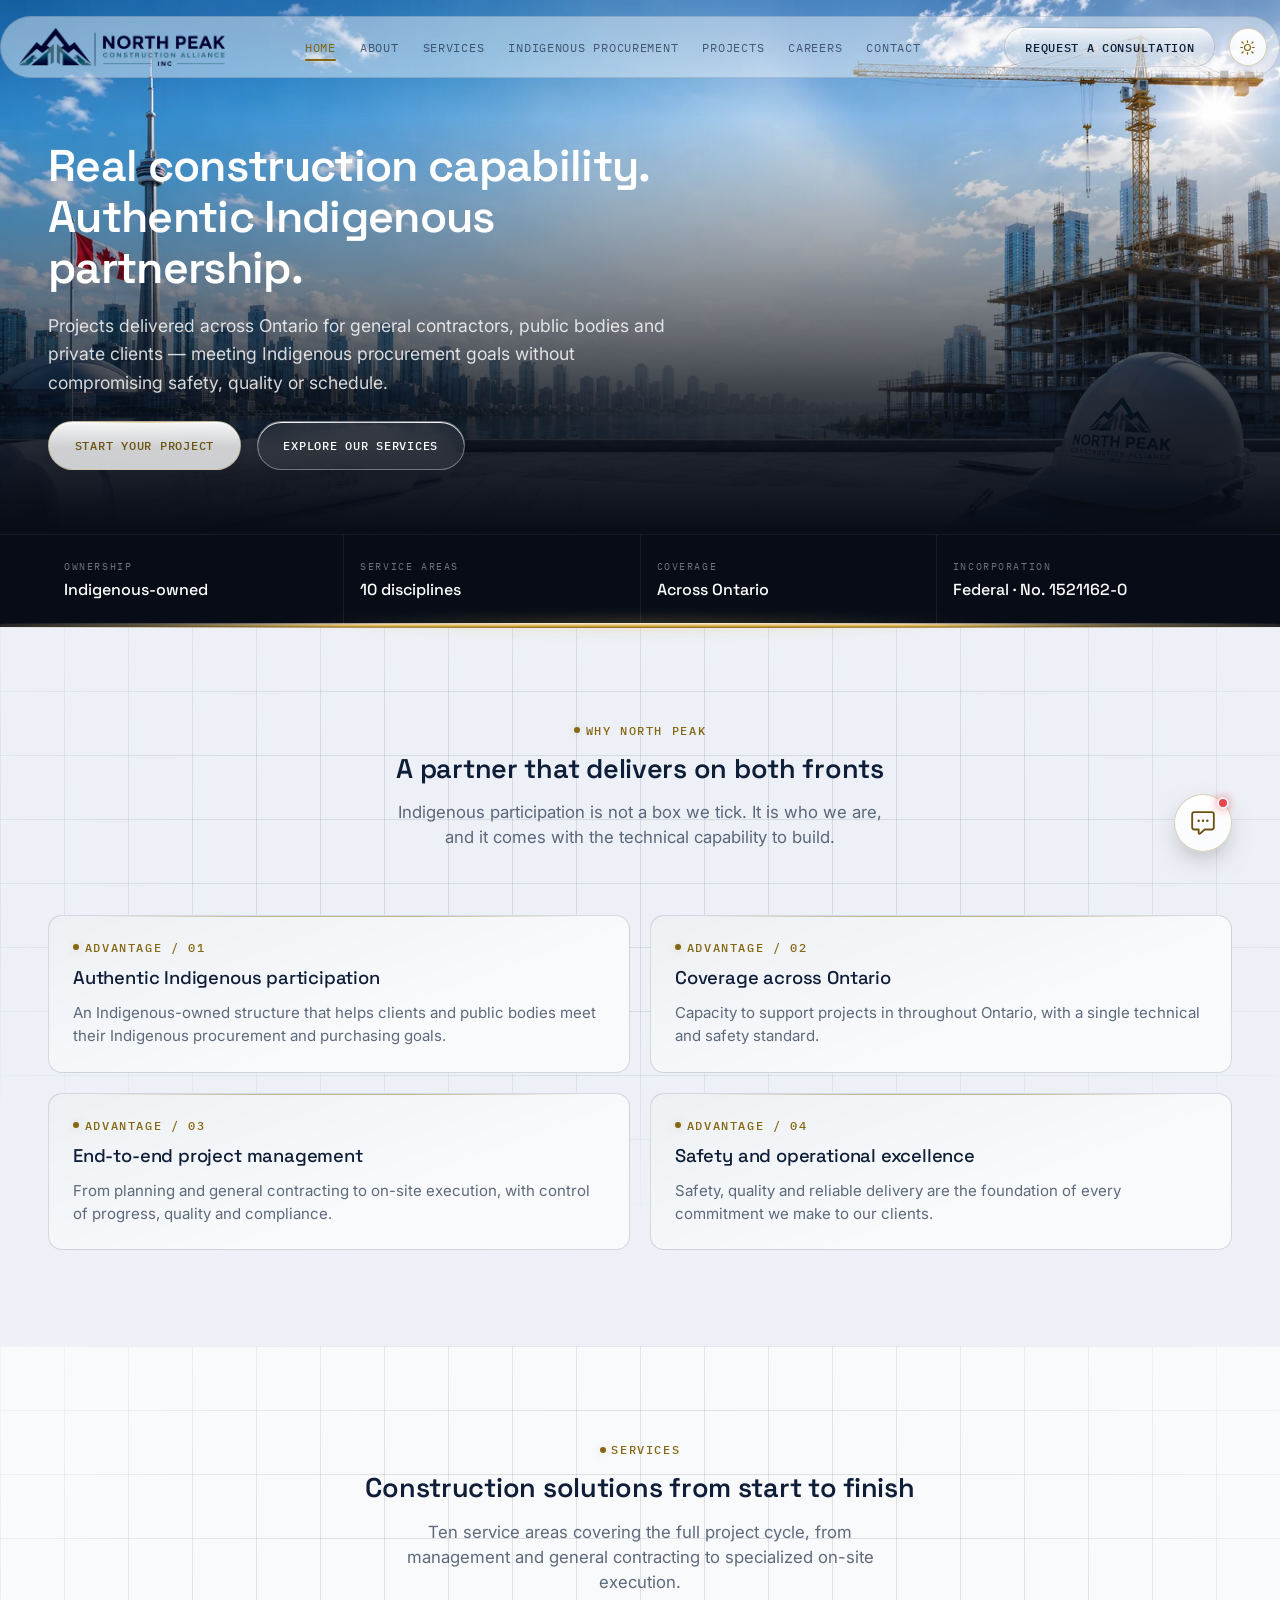
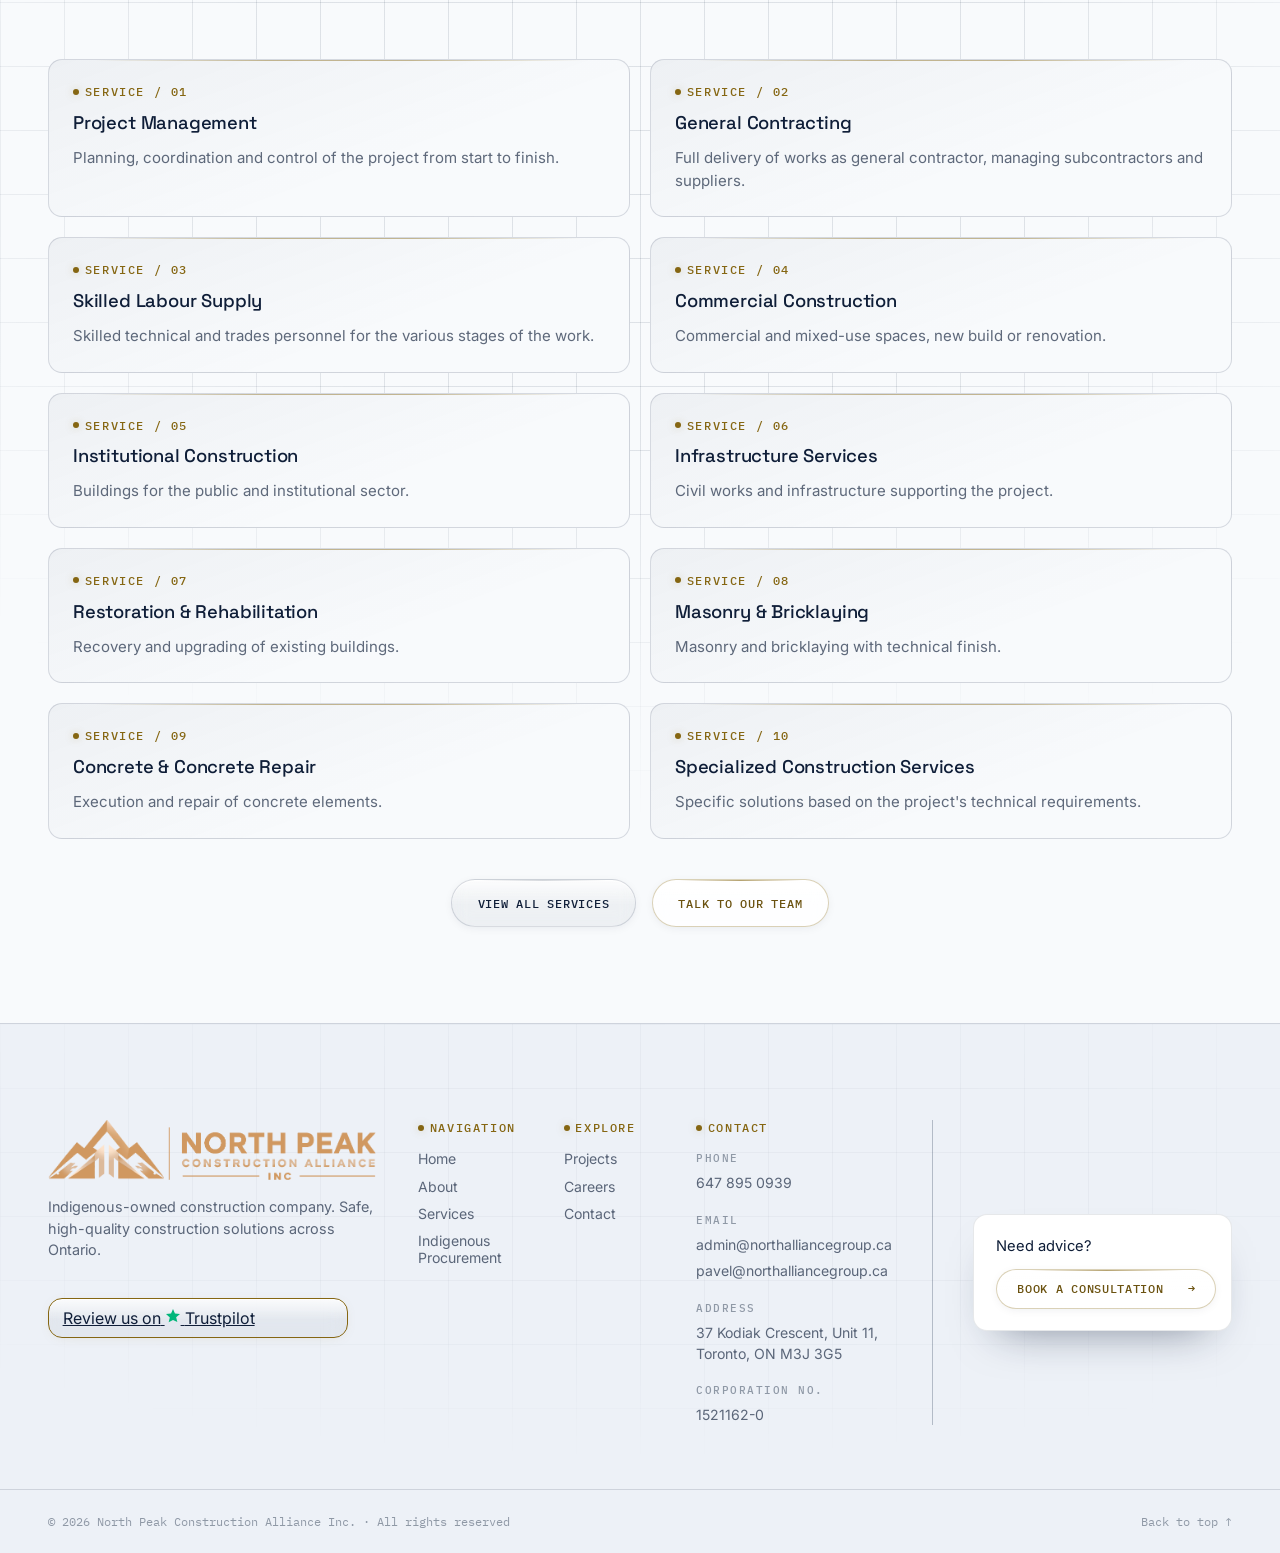
==== index.html @ 646f0fe4 "Add files via upload" ====
<!DOCTYPE html>
<html lang="en">
<head>
<meta charset="UTF-8">
<!-- ═══════════════════════════════════════════════════════════
     TRANSICIONES ENTRE PÁGINAS (View Transitions API)
     Activa el fundido nativo del navegador al navegar entre páginas.
     Elimina el parpadeo blanco que aparecía en cada clic.
     Es una API NATIVA: sin librerías, sin peso añadido. Los navegadores
     que no la soportan simplemente navegan como siempre — no se rompe
     nada. La animación en sí se define en layout.css.
═══════════════════════════════════════════════════════════ -->
<meta name="view-transition" content="same-origin">
<!-- Aplica el tema guardado ANTES de que se pinte la página, para
     evitar un parpadeo (flash) del tema por defecto al cargar. -->
<script>
(function () {
  try {
    var saved = localStorage.getItem('etexca-theme');
    document.documentElement.setAttribute('data-theme', saved === 'dark' ? 'dark' : 'light');
  } catch (e) {
    document.documentElement.setAttribute('data-theme', 'dark');
  }
})();
</script>
<meta name="viewport" content="width=device-width, initial-scale=1.0">
<title>North Peak Construction Alliance Inc. — Indigenous-owned construction in Canada</title>
<meta name="description" content="Indigenous-owned construction company in Ontario: project management, general contracting and on-site delivery with safety and quality.">

<!-- ASUNCIÓN: dominio placeholder — reemplazar cuando exista el dominio real -->
<link rel="canonical" href="https://northalliancegroup.ca/">

<!-- Open Graph / redes sociales -->
<meta property="og:type" content="website">
<meta property="og:url" content="https://northalliancegroup.ca/">
<meta property="og:site_name" content="North Peak Construction Alliance">
<meta property="og:title" content="North Peak Construction Alliance Inc. — Indigenous-owned construction in Canada">
<meta property="og:description" content="Indigenous-owned construction company in Ontario: project management, general contracting and on-site delivery with safety and quality.">
<meta property="og:locale" content="en_CA">
<meta property="og:image" content="https://northalliancegroup.ca/images/og-image.jpg">
<meta property="og:image:width" content="1200">
<meta property="og:image:height" content="630">
<meta property="og:image:alt" content="North Peak Construction Alliance Inc. — Indigenous-owned construction, Ontario-wide">

<meta name="twitter:card" content="summary_large_image">
<meta name="twitter:title" content="North Peak Construction Alliance Inc. — Indigenous-owned construction in Canada">
<meta name="twitter:image" content="https://northalliancegroup.ca/images/og-image.jpg">
<meta name="twitter:description" content="Indigenous-owned construction company in Ontario: project management, general contracting and on-site delivery with safety and quality.">

<meta name="robots" content="index, follow, max-image-preview:large, max-snippet:-1, max-video-preview:-1">
<meta name="theme-color" content="#EDF1F7" media="(prefers-color-scheme: light)">
<meta name="theme-color" content="#070C16" media="(prefers-color-scheme: dark)">
<link rel="icon" href="/favicon.svg" type="image/svg+xml">

<!-- Tipografías del sistema de diseño v2 (Space Grotesk / Inter / IBM Plex Mono) -->
<link rel="preconnect" href="https://fonts.googleapis.com">
<link rel="preconnect" href="https://fonts.gstatic.com" crossorigin>
<link href="https://fonts.googleapis.com/css2?family=Space+Grotesk:wght@500;600&family=Inter:wght@400;500;600&family=IBM+Plex+Mono:wght@400;500&display=swap" rel="stylesheet">

<link rel="stylesheet" href="/css/tokens.css?v=63">
<link rel="stylesheet" href="/css/style.css?v=63">
<link rel="stylesheet" href="/css/layout.css?v=63">
<link rel="stylesheet" href="/css/header.css?v=63">
<link rel="stylesheet" href="/css/components.css?v=63">
<link rel="stylesheet" href="/css/chatbot.css?v=4">

<!-- ═══ Google Search Console: pega tu código de verificación (método "etiqueta HTML") ═══ -->
<meta name="google-site-verification" content="xJvoHJ7ZN1tag7xE8sJ88pCRUm-I1h6pEgs8XWe0L8o">

<!-- ═══ Google Analytics (GA4): reemplaza G-XXXXXXXXXX por tu ID de medición real ═══ -->
<script async src="https://www.googletagmanager.com/gtag/js?id=G-XXXXXXXXXX"></script>
<script>
  window.dataLayer = window.dataLayer || [];
  function gtag(){dataLayer.push(arguments);}
  gtag('js', new Date());
  gtag('config', 'G-XXXXXXXXXX');
</script>

<!-- Datos estructurados (Schema.org) — así entiende Google qué es la
     empresa, dónde está y qué ofrece. Habilita resultados enriquecidos. -->
<script type="application/ld+json">
{
  "@context": "https://schema.org",
  "@graph": [
    {
      "@type": "GeneralContractor",
      "@id": "https://northalliancegroup.ca/#organization",
      "name": "North Peak Construction Alliance Inc.",
      "legalName": "North Peak Construction Alliance Inc.",
      "url": "https://northalliancegroup.ca/",
      "logo": "https://northalliancegroup.ca/images/logo-horizontal.webp",
      "image": "https://northalliancegroup.ca/images/og-image.jpg",
      "description": "Indigenous-owned construction company delivering project management, general contracting and specialized on-site execution in Ontario.",
      "telephone": "+1-647-895-0939",
      "email": "admin@northalliancegroup.ca",
      "address": {
        "@type": "PostalAddress",
        "streetAddress": "37 Kodiak Crescent, Unit 11",
        "addressLocality": "Toronto",
        "addressRegion": "ON",
        "postalCode": "M3J 3G5",
        "addressCountry": "CA"
      },
      "areaServed": [
        {
          "@type": "AdministrativeArea",
          "name": "Ontario"
        },
        {
          "@type": "Country",
          "name": "Canada"
        }
      ],
      "identifier": {
        "@type": "PropertyValue",
        "name": "Canada Corporation Number",
        "value": "1521162-0"
      },
      "employee": [
        {
          "@type": "Person",
          "name": "Riley Birkett",
          "jobTitle": "Director"
        },
        {
          "@type": "Person",
          "name": "Pavel Portelles Rivas",
          "jobTitle": "Director"
        }
      ],
      "knowsAbout": [
        "Project management",
        "General contracting",
        "Skilled labour supply",
        "Commercial construction",
        "Institutional construction",
        "Infrastructure services",
        "Restoration and rehabilitation",
        "Masonry and bricklaying",
        "Concrete and concrete repair",
        "Specialized construction services",
        "Indigenous procurement"
      ]
    },
    {
      "@type": "WebSite",
      "@id": "https://northalliancegroup.ca/#website",
      "url": "https://northalliancegroup.ca/",
      "name": "North Peak Construction Alliance Inc.",
      "inLanguage": "en-CA",
      "publisher": {
        "@id": "https://northalliancegroup.ca/#organization"
      }
    },
    {
      "@type": "WebPage",
      "@id": "https://northalliancegroup.ca/#webpage",
      "url": "https://northalliancegroup.ca/",
      "name": "North Peak Construction Alliance Inc. — Indigenous-owned construction in Canada",
      "description": "Indigenous-owned construction company in Ontario: project management, general contracting and on-site delivery with safety and quality.",
      "isPartOf": {
        "@id": "https://northalliancegroup.ca/#website"
      },
      "about": {
        "@id": "https://northalliancegroup.ca/#organization"
      },
      "inLanguage": "en-CA",
      "primaryImageOfPage": {
        "@type": "ImageObject",
        "url": "https://northalliancegroup.ca/images/og-image.jpg"
      }
    }
  ]
}
</script>
</head>
<body>

<!-- ═══════════════════════════════════════════
     HEADER — cristal flotante, con zona de logo dedicada.
     ─────────────────────────────────────────────────────
     BLOQUE COMPARTIDO por las 7 páginas. Al replicarlo en las
     demás páginas, lo ÚNICO que cambia es cuál enlace del nav
     lleva aria-current="page" (marca la página activa). El
     resaltado visual de esa marca se define en css/header.css
     (siguiente archivo de la Fase 1).
═══════════════════════════════════════════════ -->
<header class="site-header">
  <div class="container site-header__row">
    <!-- El logo lleva a Inicio (index.html), no a un ancla. -->
    <a href="/" class="site-header__mark" aria-label="North Peak Construction Alliance — Home">
      <img class="site-header__logo site-header__logo--dark" src="/images/logo-horizontal.webp" alt="North Peak Construction Alliance Inc.">
      <img class="site-header__logo site-header__logo--light" src="/images/logo-horizontal-light.webp" alt="" aria-hidden="true">
      <img class="site-header__logo site-header__logo--mark" src="/images/logo-mark.webp" alt="" aria-hidden="true">
      <img class="site-header__logo site-header__logo--mark-light" src="/images/logo-mark-light.webp" alt="" aria-hidden="true">
    </a>
    <nav class="site-nav" id="site-nav">
      <a href="/" aria-current="page">Home</a>
      <a href="/about">About</a>
      <a href="/services">Services</a>
      <a href="/indigenous-procurement">Indigenous Procurement</a>
      <a href="/projects">Projects</a>
      <a href="/careers">Careers</a>
      <a href="/contact">Contact</a>
      <a href="/contact" class="site-nav__cta btn btn--ghost btn--sm">Request a consultation</a>
      <div class="site-nav__tools">
        <a class="wa-btn" href="https://wa.me/16478950939" target="_blank" rel="noopener" aria-label="WhatsApp">
          <svg viewBox="0 0 24 24" width="16" height="16" fill="currentColor" aria-hidden="true">
            <path d="M12.04 2C6.58 2 2.13 6.45 2.13 11.91c0 1.75.46 3.45 1.32 4.95L2 22l5.25-1.38a9.9 9.9 0 0 0 4.79 1.22h.01c5.46 0 9.91-4.45 9.91-9.91S17.5 2 12.04 2Zm0 18.02h-.01a8.2 8.2 0 0 1-4.19-1.15l-.3-.18-3.12.82.83-3.04-.2-.31a8.15 8.15 0 0 1-1.26-4.35c0-4.53 3.7-8.22 8.25-8.22 2.2 0 4.27.86 5.83 2.42a8.16 8.16 0 0 1 2.41 5.81c0 4.53-3.7 8.2-8.24 8.2Zm4.52-6.15c-.25-.13-1.47-.72-1.69-.8-.23-.09-.39-.13-.56.12-.16.25-.64.8-.78.97-.14.16-.29.18-.54.06-.25-.13-1.05-.39-1.99-1.23-.74-.65-1.23-1.46-1.38-1.71-.14-.25-.01-.38.11-.51.11-.11.25-.29.37-.43.13-.14.17-.25.25-.41.08-.16.04-.31-.02-.43-.06-.12-.56-1.35-.76-1.84-.2-.48-.4-.42-.56-.43h-.48c-.16 0-.43.06-.65.31-.22.25-.85.83-.85 2.03s.87 2.35.99 2.51c.12.16 1.71 2.61 4.15 3.66.58.25 1.03.4 1.38.51.58.19 1.11.16 1.53.1.47-.07 1.47-.6 1.68-1.18.21-.58.21-1.07.14-1.18-.06-.11-.22-.17-.47-.29Z"/>
          </svg>
          <span>WhatsApp</span>
        </a>
      <button type="button" class="theme-toggle theme-toggle--nav" id="theme-toggle-nav" aria-label="Toggle theme" aria-pressed="false" title="Toggle theme">
          <span class="theme-toggle__icon theme-toggle__icon--sun" aria-hidden="true">
            <svg viewBox="0 0 24 24" fill="none" stroke="currentColor" stroke-width="1.6" stroke-linecap="round">
              <circle cx="12" cy="12" r="4.2"></circle>
              <line x1="12" y1="2.5" x2="12" y2="5"></line>
              <line x1="12" y1="19" x2="12" y2="21.5"></line>
              <line x1="4.2" y1="4.2" x2="6" y2="6"></line>
              <line x1="18" y1="18" x2="19.8" y2="19.8"></line>
              <line x1="2.5" y1="12" x2="5" y2="12"></line>
              <line x1="19" y1="12" x2="21.5" y2="12"></line>
              <line x1="4.2" y1="19.8" x2="6" y2="18"></line>
              <line x1="18" y1="6" x2="19.8" y2="4.2"></line>
            </svg>
          </span>
          <span class="theme-toggle__icon theme-toggle__icon--moon" aria-hidden="true">
            <svg viewBox="0 0 24 24" fill="none" stroke="currentColor" stroke-width="1.6" stroke-linecap="round" stroke-linejoin="round">
              <path d="M20 14.5A8.5 8.5 0 1 1 9.5 4a7 7 0 0 0 10.5 10.5z"></path>
            </svg>
          </span>
        </button>
        </div>
    </nav>
    <div class="site-header__actions">
      <a href="/contact" class="btn btn--ghost btn--sm site-header__cta"><span class="btn__full">Request a consultation</span><span class="btn__short">Consultation</span></a>
      <button type="button" class="theme-toggle" id="theme-toggle" aria-label="Toggle theme" aria-pressed="false" title="Toggle theme">
        <span class="theme-toggle__icon theme-toggle__icon--sun" aria-hidden="true">
          <svg viewBox="0 0 24 24" fill="none" stroke="currentColor" stroke-width="1.6" stroke-linecap="round">
            <circle cx="12" cy="12" r="4.2"></circle>
            <line x1="12" y1="2.5" x2="12" y2="5"></line>
            <line x1="12" y1="19" x2="12" y2="21.5"></line>
            <line x1="4.2" y1="4.2" x2="6" y2="6"></line>
            <line x1="18" y1="18" x2="19.8" y2="19.8"></line>
            <line x1="2.5" y1="12" x2="5" y2="12"></line>
            <line x1="19" y1="12" x2="21.5" y2="12"></line>
            <line x1="4.2" y1="19.8" x2="6" y2="18"></line>
            <line x1="18" y1="6" x2="19.8" y2="4.2"></line>
          </svg>
        </span>
        <span class="theme-toggle__icon theme-toggle__icon--moon" aria-hidden="true">
          <svg viewBox="0 0 24 24" fill="none" stroke="currentColor" stroke-width="1.6" stroke-linecap="round" stroke-linejoin="round">
            <path d="M20 14.5A8.5 8.5 0 1 1 9.5 4a7 7 0 0 0 10.5 10.5z"></path>
          </svg>
        </span>
      </button>
    </div>
    <button class="site-header__toggle" id="nav-toggle" aria-label="Open menu" aria-expanded="false">
      <span></span><span></span><span></span>
    </button>
  </div>
</header>

<!-- ═══════════════════════════════════════════
     § HERO — Inicio
     El marco (.hero__frame) tiene aspect-ratio: 1600/667 —
     la proporción EXACTA de hero-bg.webp. La imagen llena el
     marco al 100%, sin recortar ni un píxel y sin zoom.
     El panel de texto es hermano del marco: en escritorio se
     superpone a la izquierda (position:absolute, ver layout.css),
     en móvil cae debajo del marco en flujo normal.
     NOTA: imágenes del hero SIN TOCAR (pendiente confirmar con el
     cliente si son definitivas o placeholder).
═══════════════════════════════════════════════ -->
<!-- ═══════════════════════════════════════════
     § HERO — el mensaje, no el logotipo.
     El logo vive en el header. Aquí va lo único que convierte a un
     visitante en cliente: qué hacemos, para quién, y qué hacer ahora.
     El texto se apoya sobre un scrim inferior (ver layout.css) que
     deja intactos el cielo, la Torre CN, la bandera y las grúas.
═══════════════════════════════════════════════ -->
<section class="hero" id="top">
  <div class="hero__frame">
    <img fetchpriority="high" decoding="async" class="hero__frame-img hero__frame-img--dark" src="/images/hero-bg.webp" alt="Tower cranes and a building under construction over the Toronto skyline" loading="eager">
    <img fetchpriority="high" decoding="async" class="hero__frame-img hero__frame-img--light" src="/images/hero-bg-light.webp" alt="" aria-hidden="true" loading="eager">
    <div class="hero__frame-overlay"></div>
  </div>

  <div class="hero__panel-wrap">
    <div class="container">
      <div class="hero__content reveal reveal-left">
        <h1 class="hero__title">
          <span class="hero__title-line">Real construction capability.</span>
          <span class="hero__title-line">Authentic Indigenous partnership.</span>
        </h1>
        <p class="hero__lede">Projects delivered across Ontario for general contractors, public bodies and private clients — meeting Indigenous procurement goals without compromising safety, quality or schedule.</p>
        <div class="hero__actions">
          <a href="/contact" class="btn btn--primary"><span class="btn__full">Start your project</span><span class="btn__short">Start</span></a>
          <a href="/services" class="btn btn--ghost"><span class="btn__full">Explore our services</span><span class="btn__short">Services</span></a>
        </div>
      </div>
    </div>
  </div>
</section>

<!-- ═══════════════════════════════════════════
     § BARRA DE CREDENCIALES
     Los cuatro datos que un oficial de compras públicas busca en los
     primeros diez segundos. Todos verificables — nada inventado.
     Además, absorbe la transición entre la foto y la página.
═══════════════════════════════════════════════ -->
<section class="trust-bar">
  <div class="container">
    <div class="trust-bar__grid">
      <div class="trust-bar__item">
        <span class="trust-bar__label">Ownership</span>
        <span class="trust-bar__value"><em>Indigenous-owned</em></span>
      </div>
      <div class="trust-bar__item">
        <span class="trust-bar__label">Service areas</span>
        <span class="trust-bar__value">10 disciplines</span>
      </div>
      <div class="trust-bar__item">
        <span class="trust-bar__label">Coverage</span>
        <span class="trust-bar__value">Across Ontario</span>
      </div>
      <div class="trust-bar__item">
        <span class="trust-bar__label">Incorporation</span>
        <span class="trust-bar__value">Federal &middot; No.&nbsp;1521162-0</span>
      </div>
    </div>
  </div>
</section>

<!-- ═══════════════════════════════════════════
     § POR QUÉ NORTH PEAK — ventajas competitivas.
     El h1 y la presentación se movieron al hero, que es su sitio.
     Esta sección ahora abre con h2 y va directo al valor.
═══════════════════════════════════════════════ -->
<section class="section grid-texture" id="presentacion" style="background:var(--void);">
  <div class="container">
    <div class="section-head reveal">
      <span class="readout">Why North Peak</span>
      <h2>A partner that delivers on both fronts</h2>
      <p class="lede">Indigenous participation is not a box we tick. It is who we are, and it comes with the technical capability to build.</p>
    </div>

    <div class="service-grid reveal-stagger" style="margin-top:var(--space-3);">
      <article class="service-card reveal reveal-left" style="--i:0;">
        <span class="readout">Advantage / 01</span>
        <h3>Authentic Indigenous participation</h3>
        <p>An Indigenous-owned structure that helps clients and public bodies meet their Indigenous procurement and purchasing goals.</p>
      </article>
      <article class="service-card reveal reveal-right" style="--i:1;">
        <span class="readout">Advantage / 02</span>
        <h3>Coverage across Ontario</h3>
        <p>Capacity to support projects in throughout Ontario, with a single technical and safety standard.</p>
      </article>
      <article class="service-card reveal reveal-left" style="--i:2;">
        <span class="readout">Advantage / 03</span>
        <h3>End-to-end project management</h3>
        <p>From planning and general contracting to on-site execution, with control of progress, quality and compliance.</p>
      </article>
      <article class="service-card reveal reveal-right" style="--i:3;">
        <span class="readout">Advantage / 04</span>
        <h3>Safety and operational excellence</h3>
        <p>Safety, quality and reliable delivery are the foundation of every commitment we make to our clients.</p>
      </article>
    </div>
  </div>
</section>

<!-- ═══════════════════════════════════════════
     § RESUMEN DE SERVICIOS + CTA
     ─────────────────────────────────────────────────────
     ESQUELETO (Fase 1). El contenido real entra en la FASE 3:
       · Resumen de los 10 servicios, cada uno enlazando a
         servicios.html
       · Llamado a la acción (CTA) hacia contacto.html
     La grilla completa de servicios vive en servicios.html
     (Fase 5), no aquí.
═══════════════════════════════════════════════ -->
<section class="section grid-texture" id="resumen-servicios" style="background:var(--void-soft);">
  <div class="container">
    <div class="section-head reveal">
      <span class="readout">Services</span>
      <h2>Construction solutions from start to finish</h2>
      <p class="lede">Ten service areas covering the full project cycle, from management and general contracting to specialized on-site execution.</p>
    </div>

    <div class="service-grid reveal-stagger">
      <a class="service-card reveal reveal-left" href="/services" style="--i:0; text-decoration:none;">
        <span class="readout">Service / 01</span>
        <h3>Project Management</h3>
        <p>Planning, coordination and control of the project from start to finish.</p>
      </a>
      <a class="service-card reveal reveal-right" href="/services" style="--i:1; text-decoration:none;">
        <span class="readout">Service / 02</span>
        <h3>General Contracting</h3>
        <p>Full delivery of works as general contractor, managing subcontractors and suppliers.</p>
      </a>
      <a class="service-card reveal reveal-left" href="/services" style="--i:2; text-decoration:none;">
        <span class="readout">Service / 03</span>
        <h3>Skilled Labour Supply</h3>
        <p>Skilled technical and trades personnel for the various stages of the work.</p>
      </a>
      <a class="service-card reveal reveal-right" href="/services" style="--i:3; text-decoration:none;">
        <span class="readout">Service / 04</span>
        <h3>Commercial Construction</h3>
        <p>Commercial and mixed-use spaces, new build or renovation.</p>
      </a>
      <a class="service-card reveal reveal-left" href="/services" style="--i:4; text-decoration:none;">
        <span class="readout">Service / 05</span>
        <h3>Institutional Construction</h3>
        <p>Buildings for the public and institutional sector.</p>
      </a>
      <a class="service-card reveal reveal-right" href="/services" style="--i:5; text-decoration:none;">
        <span class="readout">Service / 06</span>
        <h3>Infrastructure Services</h3>
        <p>Civil works and infrastructure supporting the project.</p>
      </a>
      <a class="service-card reveal reveal-left" href="/services" style="--i:0; text-decoration:none;">
        <span class="readout">Service / 07</span>
        <h3>Restoration & Rehabilitation</h3>
        <p>Recovery and upgrading of existing buildings.</p>
      </a>
      <a class="service-card reveal reveal-right" href="/services" style="--i:1; text-decoration:none;">
        <span class="readout">Service / 08</span>
        <h3>Masonry & Bricklaying</h3>
        <p>Masonry and bricklaying with technical finish.</p>
      </a>
      <a class="service-card reveal reveal-left" href="/services" style="--i:2; text-decoration:none;">
        <span class="readout">Service / 09</span>
        <h3>Concrete & Concrete Repair</h3>
        <p>Execution and repair of concrete elements.</p>
      </a>
      <a class="service-card reveal reveal-right" href="/services" style="--i:3; text-decoration:none;">
        <span class="readout">Service / 10</span>
        <h3>Specialized Construction Services</h3>
        <p>Specific solutions based on the project's technical requirements.</p>
      </a>
    </div>

    <div class="reveal btn-row">
      <a href="/services" class="btn btn--ghost"><span class="btn__full">View all services</span><span class="btn__short">All services</span></a>
      <a href="/contact" class="btn btn--primary"><span class="btn__full">Talk to our team</span><span class="btn__short">Talk to us</span></a>
    </div>
  </div>
</section>

<!-- ═══════════════════════════════════════════
     FOOTER — BLOQUE COMPARTIDO por las 7 páginas.
     Se replica idéntico en cada página. Los enlaces de
     navegación apuntan a las páginas reales (no anclas).
═══════════════════════════════════════════════ -->
<footer class="site-footer grid-texture">
  <div class="container site-footer__top">
    <div class="site-footer__brand">
      <a href="/" class="site-footer__mark" aria-label="North Peak Construction Alliance — Home">
        <img loading="lazy" decoding="async" class="site-footer__logo site-footer__logo--dark" src="/images/logo-footer-light.webp" alt="North Peak Construction Alliance Inc.">
        <img loading="lazy" decoding="async" class="site-footer__logo site-footer__logo--light" src="/images/logo-horizontal-light.webp" alt="" aria-hidden="true">
      </a>
      <p class="site-footer__tagline">Indigenous-owned construction company. Safe, high-quality construction solutions across Ontario.</p>
      <!-- Trustpilot Review Collector -->
      <a class="site-footer__trustpilot" href="https://www.trustpilot.com/review/northalliancegroup.ca?utm_medium=trustbox&amp;utm_source=TrustBoxReviewCollector" target="_blank" rel="noopener" aria-label="Review us on Trustpilot">
        <span class="site-footer__trustpilot-label">Review us on</span>
        <span class="site-footer__trustpilot-brand">
          <svg viewBox="0 0 24 24" width="16" height="16" aria-hidden="true" focusable="false"><path fill="#00B67A" d="M12 1.5l2.94 6.9 7.56.62-5.76 4.9 1.77 7.08L12 17.9l-6.51 3.6 1.77-7.08L1.5 9.02l7.56-.62L12 1.5z"/></svg>
          <span>Trustpilot</span>
        </span>
      </a>
    </div>

    <div class="site-footer__col">
      <span class="readout">Navigation</span>
      <nav class="site-footer__links">
        <a href="/">Home</a>
        <a href="/about">About</a>
        <a href="/services">Services</a>
        <a href="/indigenous-procurement">Indigenous Procurement</a>
      </nav>
    </div>

    <div class="site-footer__col">
      <span class="readout">Explore</span>
      <nav class="site-footer__links">
        <a href="/projects">Projects</a>
        <a href="/careers">Careers</a>
        <a href="/contact">Contact</a>
      </nav>
    </div>

    <div class="site-footer__col">
      <span class="readout">Contact</span>
      <ul class="site-footer__contact">
        <li><span class="meta-label">Phone</span><a href="tel:+16478950939" style="color:inherit; text-decoration:none;">647 895 0939</a></li>
        <li><span class="meta-label">Email</span><a href="mailto:admin@northalliancegroup.ca" style="color:inherit; text-decoration:none;">admin@northalliancegroup.ca</a><a href="mailto:pavel@northalliancegroup.ca" style="color:inherit; text-decoration:none;">pavel@northalliancegroup.ca</a></li>
        <li><span class="meta-label">Address</span>37 Kodiak Crescent, Unit 11, Toronto, ON M3J 3G5</li>
        <li><span class="meta-label">Corporation No.</span>1521162-0</li>
      </ul>
    </div>

    <div class="site-footer__aside">
      <div class="site-footer__cta">
        <span class="site-footer__cta-text">Need advice?</span>
        <a href="/contact" class="btn btn--primary btn--sm">Book a consultation<span class="btn__arrow" aria-hidden="true">&#8594;</span></a>
      </div>
    </div>
  </div>

  <div class="container site-footer__bottom">
    <span>© <span id="year"></span> North Peak Construction Alliance Inc. · All rights reserved</span>
    <a href="#top" class="site-footer__top-link">Back to top ↑</a>
  </div>
</footer>

<script src="/js/main.js?v=22"></script>
<script src="/js/chatbot-kb.js?v=4"></script>
<script src="/js/chatbot.js?v=4"></script>

</body>
</html>
---- css/tokens.css ----
/* ═══════════════════════════════════════════════════════════
   TOKENS.CSS — Sistema de diseño — "Navy & Gold"
   ───────────────────────────────────────────────────────────
   DIRECCIÓN DE COLOR (importante para entender el resto):

   El logotipo aprobado por el cliente es azul marino + gris acero
   + blanco (es, literalmente, la Opción A del brief). El sitio
   estaba construido sobre la Opción C (negro / dorado / blanco),
   con TODOS los neutros en tono cálido (crema, marrón-negro). Un
   logo frío rodeado de neutros cálidos se lee como un objeto
   pegado encima — ese era el choque visual.

   Solución: se casan ambas paletas. El AZUL MARINO pasa a ser el
   color ESTRUCTURAL (fondos, texto, bordes, cristal) y el DORADO
   queda como ACENTO real (botones, readouts, líneas, glows). Es la
   combinación clásica de autoridad institucional — la adecuada para
   una constructora que va a licitaciones públicas.

   NOTA: la variable de acento se sigue llamando --cyan por
   compatibilidad con el resto del CSS. Su VALOR es dorado. No
   renombrar: está referenciada en todos los archivos.
═══════════════════════════════════════════════════════════ */

:root {

  /* ─── Superficie base (negro azulado — familia del logo) ─── */
  --void:            #070C16;
  --void-soft:       #0D1524;
  --void-elevated:   #16203A;

  /* ─── Cristal (tinte azul frío) ─── */
  --glass-fill:       rgba(150, 180, 235, 0.06);
  --glass-fill-hover: rgba(150, 180, 235, 0.11);
  --glass-border:     rgba(150, 180, 235, 0.17);
  --glass-border-strong: rgba(150, 180, 235, 0.32);
  --glass-blur:       18px;
  --glass-blur-sm:    10px;

  /* ─── Acento dorado (--cyan por compatibilidad) ─── */
  --cyan:             #D9B863;
  --cyan-dim:         rgba(217, 184, 99, 0.5);
  --cyan-glow:        rgba(217, 184, 99, 0.22);
  --amber:            #C09A3E;
  --amber-dim:        rgba(192, 154, 62, 0.55);

  /* ─── Texto (blanco frío) ─── */
  --text-primary:     #E8EEF9;
  --text-dim:         rgba(232, 238, 249, 0.66);
  --text-faint:       rgba(232, 238, 249, 0.40);
  --text-on-cyan:     #0A1224;

  /* ─── Líneas ─── */
  --rule:             rgba(150, 180, 235, 0.15);
  --rule-strong:      rgba(150, 180, 235, 0.27);

  /* ─── Tipografía ─── */
  --font-display: 'Space Grotesk', 'Helvetica Neue', sans-serif;
  --font-body:    'Inter', -apple-system, BlinkMacSystemFont, sans-serif;
  --font-mono:    'IBM Plex Mono', ui-monospace, SFMono-Regular, monospace;

  --fs-h1:    clamp(1.85rem, 1.1vw + 1.4rem, 2.5rem);
  --fs-h2:    clamp(1.4rem, 0.8vw + 1.05rem, 1.8rem);
  --fs-h3:    clamp(1.02rem, 0.35vw + 0.95rem, 1.15rem);
  --fs-lede:  clamp(0.98rem, 0.25vw + 0.92rem, 1.05rem);
  --fs-body:  1rem;
  --fs-label: 0.72rem;

  --lh-tight:   1.12;
  --lh-normal:  1.5;
  --lh-relaxed: 1.7;

  --ls-label: 0.14em;

  /* ─── Espaciado / grid ─── */
  --gutter:        clamp(1.25rem, 4vw, 3rem);
  --container-max: 1280px;

  --space-1: 0.5rem;
  --space-2: 1rem;
  --space-3: 1.5rem;
  --space-4: 2.5rem;
  --space-5: 4rem;
  --space-6: 6rem;

  /* ─── Bordes / radios ─── */
  --radius-sm: 8px;
  --radius-md: 14px;
  --radius-lg: 22px;
  --radius-pill: 999px;

  /* ═══ MOVIMIENTO ═══
     Tres curvas, cada una con un trabajo distinto. El `ease` por
     defecto del navegador (que el CSS usaba en 20 sitios) es plano y
     sin carácter: acelera y frena por igual, y por eso todo se siente
     genérico. Estas curvas arrancan rápido y frenan despacio, que es
     como se mueven las cosas en el mundo real.

     --ease-out  → LO HABITUAL. Hovers, colores, bordes. Arranca de
                   golpe y frena suave: el usuario percibe respuesta
                   INMEDIATA, que es lo que hace que una interfaz se
                   sienta rápida.
     --ease      → Entradas y movimientos grandes. Frenado muy marcado
                   (completa el 90% del recorrido en el primer tercio).
     --ease-soft → Movimientos continuos y suaves, sin protagonismo. */
  --ease:      cubic-bezier(0.16, 1, 0.3, 1);
  --ease-out:  cubic-bezier(0.22, 1, 0.36, 1);
  --ease-soft: cubic-bezier(0.4, 0, 0.2, 1);

  /* ═══ DURACIONES ═══
     Contraintuitivo pero cierto: RÁPIDO se siente CARO.
     Un hover de 300ms se percibe lento y pesado; a 140ms se siente
     instantáneo y sólido. Las duraciones largas se reservan para
     movimientos grandes, donde la distancia justifica el tiempo. */
  --dur-fast:  140ms;   /* hovers, colores, bordes — respuesta inmediata */
  --dur-base:  260ms;   /* paneles, menús, cambios de estado */
  --dur-slow:  500ms;   /* movimientos amplios */
  --dur-reveal: 700ms;  /* entrada al hacer scroll (antes: 1.3s, pesadísimo) */

  /* ─── Superficies traslúcidas (rgba(var(--x-rgb), alpha)) ─── */
  --surface-rgb:   13, 21, 36;
  --overlay-rgb:    7, 12, 22;
  --radial-accent: rgba(217, 184, 99, 0.10);
  --grid-line:     rgba(150, 180, 235, 0.07);
  /* Cristal del botón primario. El dorado va en el texto y en la luz
     del borde, nunca en el relleno: de ahí la sensación de calidad. */
  --btn-glass:     rgba(10, 18, 34, 0.72);
  --btn-text:      #E8C87A;   /* dorado claro: sobre cristal OSCURO */
  --btn-edge:      rgba(217, 184, 99, 0.35);
  --btn-sheen:            rgba(255, 255, 255, 0.06);  /* brillo superior */
  --btn-inner-light:      rgba(255, 255, 255, 0.10);
  --btn-inner-light-hover:rgba(255, 255, 255, 0.16);
  --btn-drop:             rgba(0, 0, 0, 0.40);        /* sombra proyectada */
  --btn-drop-hover:       rgba(0, 0, 0, 0.55);
  --btn-ghost-light:      rgba(255, 255, 255, 0.65);  /* luz del ghost: neutra */
  --btn-ghost-glow:       rgba(255, 255, 255, 0.07);

  /* ─── Capas ─── */
  --z-header:      100;
  --z-cta:         90;
  --z-hero-content: 5;
}

/* ═══════════════════════════════════════════════════════════
   MODO CLARO — [data-theme="light"] en <html>.
   ───────────────────────────────────────────────────────────
   Neutros FRÍOS (blanco perla / gris azulado), no crema cálida:
   así el azul marino del logo se asienta de forma natural en vez
   de leerse como un cuerpo extraño. El texto principal ES azul
   marino — el mismo tono del logo — lo que convierte al logotipo
   en el ancla cromática de la página, no en la excepción.
   El dorado se oscurece a bronce para conservar contraste AA
   sobre fondo claro, y se usa con moderación: es acento, no relleno.
═══════════════════════════════════════════════════════════ */
html[data-theme="light"] {
  --void:            #EDF1F7;
  --void-soft:       #F8FAFC;
  --void-elevated:   #DFE6F0;

  /* Cristal con tinte AZUL (antes marrón): unifica con el logo */
  --glass-fill:       rgba(15, 32, 62, 0.045);
  --glass-fill-hover: rgba(15, 32, 62, 0.09);
  --glass-border:     rgba(15, 32, 62, 0.15);
  --glass-border-strong: rgba(15, 32, 62, 0.28);

  /* Dorado → bronce profundo: mantiene el carácter de la Opción C
     con el contraste que exige un fondo claro. */
  --cyan:             #856612;
  --cyan-dim:         rgba(138, 106, 20, 0.55);
  --cyan-glow:        rgba(138, 106, 20, 0.15);
  --amber:            #705411;
  --amber-dim:        rgba(112, 84, 17, 0.5);

  /* Texto en AZUL MARINO — el mismo del logotipo */
  --text-primary:     #0F1E38;
  --text-dim:         rgba(15, 30, 56, 0.66);
  --text-faint:       rgba(15, 30, 56, 0.42);
  --text-on-cyan:     #FFFFFF;

  --rule:             rgba(15, 32, 62, 0.14);
  --rule-strong:      rgba(15, 32, 62, 0.26);

  --surface-rgb:      248, 250, 252;
  --overlay-rgb:      237, 241, 247;
  --radial-accent:    rgba(138, 106, 20, 0.08);
  --grid-line:        rgba(15, 32, 62, 0.11);
  /* Cristal CLARO para el tema claro: blanco translúcido con un velo
     cálido. El dorado sigue en el texto y la luz del borde, igual que
     en oscuro, pero sobre una base clara — así el botón pertenece a su
     tema en vez de parecer un recorte del modo oscuro. */
  --btn-glass:        rgba(255, 255, 255, 0.78);
  --btn-text:         #6B5210;   /* bronce oscuro: sobre cristal CLARO, legible */
  --btn-edge:         rgba(133, 102, 18, 0.30);
  /* En claro las sombras son AZULES SUAVES, no negras: una sombra negra
     sobre fondo perla ensucia y delata el "modo oscuro mal adaptado". */
  --btn-sheen:            rgba(255, 255, 255, 0.85);
  --btn-inner-light:      rgba(255, 255, 255, 0.95);
  --btn-inner-light-hover:rgba(255, 255, 255, 1);
  --btn-drop:             rgba(15, 30, 56, 0.12);
  --btn-drop-hover:       rgba(15, 30, 56, 0.20);
  --btn-ghost-light:      rgba(15, 30, 56, 0.35);     /* luz del ghost en claro */
  --btn-ghost-glow:       rgba(15, 30, 56, 0.05);
}
---- css/style.css ----
/* ═══════════════════════════════════════════════
   ETEXCA — style.css
   ───────────────────────────────────────────────
   Responsabilidad única: reset + tipografía base.
   Tokens en tokens.css, estructura en layout.css,
   header en header.css, componentes en components.css.
═══════════════════════════════════════════════ */

*, *::before, *::after {
  box-sizing: border-box;
  margin: 0;
  padding: 0;
}

html {
  scroll-behavior: smooth;
  font-size: 16px;
}

body {
  font-family: var(--font-body);
  background: var(--void);
  color: var(--text-primary);
  overflow-x: hidden;
  -webkit-font-smoothing: antialiased;
  transition: background-color 0.4s ease, color 0.4s ease;
}

img { max-width: 100%; display: block; }
a { color: inherit; }
button { font-family: inherit; cursor: pointer; }

::selection {
  background: var(--cyan-glow);
  color: var(--text-primary);
}

/* ═══════════════════════════════════════════════
   TIPOGRAFÍA BASE
═══════════════════════════════════════════════ */
h1, h2, h3, h4 {
  font-family: var(--font-display);
  line-height: var(--lh-tight);
  letter-spacing: -0.01em;
}

h1 { font-size: var(--fs-h1); font-weight: 600; }
h2 { font-size: var(--fs-h2); font-weight: 600; }
h3 { font-size: var(--fs-h3); font-weight: 500; }

p {
  font-size: var(--fs-body);
  line-height: var(--lh-relaxed);
}

.lede {
  font-size: var(--fs-lede);
  line-height: var(--lh-normal);
  color: var(--text-dim);
  max-width: 46ch;
}

/* Readout mono: etiquetas técnicas tipo "visor BIM" — coordenadas,
   escalas, referencias de sección. Sustituye a la numeración § */
.readout {
  font-family: var(--font-mono);
  font-size: var(--fs-label);
  font-weight: 500;
  letter-spacing: var(--ls-label);
  text-transform: uppercase;
  color: var(--cyan);
  display: inline-flex;
  align-items: center;
  gap: 0.5em;
}

.readout::before {
  content: '';
  width: 6px;
  height: 6px;
  border-radius: 50%;
  background: var(--cyan);
  box-shadow: 0 0 8px 1px var(--cyan-glow);
  flex-shrink: 0;
}

.meta-label {
  font-family: var(--font-mono);
  font-size: var(--fs-label);
  font-weight: 500;
  letter-spacing: var(--ls-label);
  text-transform: uppercase;
  color: var(--text-faint);
}

/* ═══════════════════════════════════════════════
   ACCESIBILIDAD
═══════════════════════════════════════════════ */
a:focus-visible,
button:focus-visible,
input:focus-visible,
textarea:focus-visible {
  outline: 2px solid var(--cyan);
  outline-offset: 3px;
  border-radius: 4px;
}

@media (prefers-reduced-motion: reduce) {
  html { scroll-behavior: auto; }
  body { transition: none; }
  * { animation-duration: 0.01ms !important; transition-duration: 0.01ms !important; }
}
---- css/layout.css ----
/* ═══════════════════════════════════════════════
   ETEXCA — layout.css
   ───────────────────────────────────────────────
   Responsabilidad única: estructura de página — contenedores,
   secciones full-bleed, hero/banner con imagen, textura de
   retícula ("blueprint grid") y el elemento firma: brackets de
   viewport tipo software BIM/CAD alrededor de paneles de cristal.

   PRINCIPIO CLAVE (hero + banner): la página se adapta a la
   imagen, no al revés. hero-bg.webp y servicios-bg.webp miden
   1600×667 px reales (ratio 2.398:1 — fijo, no se toca). Los
   marcos .hero__frame / .banner__frame usan
   `aspect-ratio: 1600 / 667`, EXACTAMENTE esa proporción, así
   que object-fit:cover nunca tiene que recortar ni un píxel: el
   marco y la imagen siempre tienen la misma forma, en cualquier
   ancho de pantalla. No hay huecos porque no hay descuadre que
   rellenar, y no hay zoom porque no hace falta agrandar nada
   para tapar bordes.
═══════════════════════════════════════════════ */

/* Nada puede desbordar a lo ancho: si algo se pasa un pixel, el móvil
   permite arrastrar la página a los lados y todo "se rompe". */
html,
body { overflow-x: clip; }

.container {
  max-width: var(--container-max);
  margin: 0 auto;
  padding-left: var(--gutter);
  padding-right: var(--gutter);
}

/* ─── Reveal al hacer scroll (js/main.js via IntersectionObserver) ─── */
.reveal {
  opacity: 0;
  transform: translateY(30px);
  /* --ease es una curva de "frenado brusco": completa ~90% del
     movimiento en el primer tercio del tiempo, así que aunque la
     duración sea larga, el ojo la percibe como un salto instantáneo
     seguido de nada. --ease-soft distribuye el movimiento de forma
     mucho más pareja durante toda la duración — por eso se elige
     aquí en vez de --ease. */
  transition: opacity var(--dur-reveal) var(--ease-soft), transform var(--dur-reveal) var(--ease-soft);
}
.reveal.is-visible { opacity: 1; transform: translateY(0); }

/* Contenido ya visible al cargar la página: aparece en su posición
   final SIN transición ni desplazamiento. Evita el "salto" de todo el
   contenido de la primera pantalla en cada carga. */
.reveal.no-anim,
.reveal-left.no-anim,
.reveal-right.no-anim {
  opacity: 1 !important;
  transform: none !important;
  transition: none !important;
}
/* Delay entre elementos de un grupo, subido a 160ms para que la
   cascada (tarjetas de servicios, tarjetas de eje) se lea como una
   secuencia clara, una por una. */
.reveal-stagger > * { transition-delay: calc(var(--i, 0) * 160ms); }

/* Variantes direccionales — se combinan con .reveal (que aporta
   opacity + transition); solo cambian el eje de entrada. */
.reveal-left { transform: translateX(-64px); }
.reveal-left.is-visible { transform: translateX(0); }
.reveal-right { transform: translateX(64px); }
.reveal-right.is-visible { transform: translateX(0); }

/* Entrada desde abajo — para la tarjeta central de un trío, cuando las
   laterales entran desde los costados. */
.reveal-up { transform: translateY(48px); }
.reveal-up.is-visible { transform: translateY(0); }
.reveal-up.no-anim { transform: none; }

@media (prefers-reduced-motion: reduce) {
  .reveal, .reveal-left, .reveal-right { opacity: 1; transform: none; transition: none; }
}

/* Compensar el header fijo al hacer scroll a anclas internas */
section[id] { scroll-margin-top: 6rem; }

/* ═══════════════════════════════════════════════
   TEXTURA DE FONDO — retícula de plano técnico
═══════════════════════════════════════════════ */
.grid-texture {
  position: relative;
}
.grid-texture::after {
  content: '';
  position: absolute;
  inset: 0;
  z-index: 0;
  pointer-events: none;
  background-image:
    linear-gradient(var(--grid-line) 1px, transparent 1px),
    linear-gradient(90deg, var(--grid-line) 1px, transparent 1px);
  background-size: 64px 64px;
  mask-image: radial-gradient(ellipse 80% 60% at 50% 30%, black 40%, transparent 90%);
}

/* ═══════════════════════════════════════════════
   SECCIONES
═══════════════════════════════════════════════ */
.section {
  position: relative;
  padding: var(--space-6) 0;
  transition: background-color var(--dur-base) var(--ease-out);
}

.grid-texture > .container { position: relative; z-index: 2; }

.section-head {
  max-width: 62ch;
  margin: 0 auto var(--space-5);
  text-align: center;
  display: flex;
  flex-direction: column;
  align-items: center;
  gap: var(--space-2);
}

/* ═══════════════════════════════════════════════
   HERO
   .hero__frame es el ÚNICO hijo en flujo normal de .hero, así
   que la altura de .hero queda definida exactamente por la
   altura real de la imagen (padding-top de despeje del header +
   altura del marco + padding-bottom de respiro). .hero__panel-wrap
   es un hermano: en escritorio se saca del flujo (position:
   absolute; inset:0) y por eso queda mapeado EXACTAMENTE sobre
   la caja de contenido de .hero — que es la caja del marco. En
   móvil vuelve a flujo normal y cae debajo de la imagen.
═══════════════════════════════════════════════ */
.hero {
  position: relative;
  background: var(--void);
  /* Sin padding-top: el marco de imagen arranca en el borde
     superior absoluto de la página. El header flotante es
     position:fixed y de cristal translúcido, así que se posa
     ENCIMA de la imagen en vez de empujarla hacia abajo — la
     imagen llega literalmente al tope, sin acercarla ni recortarla. */
}

.hero__frame {
  position: relative;
  isolation: isolate;
  width: 100%;
  aspect-ratio: 1600 / 667;
  overflow: hidden;
}

.hero__frame-img {
  position: absolute;
  inset: 0;
  z-index: -2;
  width: 100%;
  height: 100%;
  object-fit: cover;
  object-position: center;
  transition: opacity var(--dur-slow) var(--ease-out);
}

/* Las dos versiones (día/noche) ocupan la MISMA caja, superpuestas.
   Cuál se ve depende solo de data-theme en <html> — ambas ya están
   descargadas de entrada, así que el cambio es un fundido puro en
   CSS, nunca una espera de red. Esto es lo que evita el "salto"
   donde una mitad de la página cambiaba antes que la otra. */
.hero__frame-img--light { opacity: 0; }
html[data-theme="light"] .hero__frame-img--dark { opacity: 0; }
html[data-theme="light"] .hero__frame-img--light { opacity: 1; }

.hero__frame-overlay {
  position: absolute;
  inset: 0;
  z-index: -1;
  /* SCRIM CINEMATOGRÁFICO.
     El texto del hero es BLANCO en los dos temas: es la única forma
     de garantizar legibilidad sobre una foto (en claro, el cielo es
     brillante; en oscuro, la noche). Para sostener ese blanco hace
     falta una base oscura — por eso el degradado usa un azul profundo
     FIJO y no var(--void): si usara la variable, en tema claro la base
     sería blanca y el texto desaparecería.
     El degradado sube desde abajo, así deja intactos el cielo, la
     Torre CN, la bandera y las grúas (que viven en los dos tercios
     superiores) y solo oscurece la franja donde se apoya el texto. */
  background: linear-gradient(
    180deg,
    transparent 22%,
    rgba(7, 12, 22, 0.38) 48%,
    rgba(7, 12, 22, 0.78) 74%,
    #070C16 100%
  );
}

.hero__panel-wrap {
  padding-top: var(--space-3);
  padding-bottom: var(--space-5);
}

.hero__panel {
  max-width: 620px;
  padding: var(--space-3) var(--space-4);
}

/* LOGO DEL HERO — reemplaza la antigua tarjeta de presentación.
   Va CENTRADO sobre la imagen de portada. Las dos versiones (marina
   para tema claro, plateada para tema oscuro) ocupan la MISMA caja
   superpuestas y hacen crossfade solo con data-theme — ambas ya
   descargadas, sin espera de red. La sombra viene en el propio
   archivo (canal alfa), no es un box-shadow de CSS.
   OJO: el tema por defecto es el CLARO, así que la versión visible
   por defecto es la marina, y la excepción es [data-theme="dark"]. */
.hero__logo {
  position: relative;
  width: min(440px, 68%);
  aspect-ratio: 1166 / 777;
  margin: 0 auto;
}

.hero__logo-img {
  position: absolute;
  inset: 0;
  width: 100%;
  height: 100%;
  object-fit: contain;
  transition: opacity var(--dur-slow) var(--ease-out);
}

.hero__logo-img--light { opacity: 0; }
html[data-theme="dark"] .hero__logo-img--dark { opacity: 0; }
html[data-theme="dark"] .hero__logo-img--light { opacity: 1; }

@media (max-width: 640px) {
  .hero__logo { width: min(280px, 78%); }
}

.hero__brand {
  font-family: var(--font-display);
  font-weight: 600;
  font-size: clamp(1.7rem, 2.1vw + 1rem, 2.75rem);
  letter-spacing: 0.01em;
  color: var(--text-primary);
}

.hero__panel .lede {
  margin-top: 0.6rem;
  max-width: 52ch;
}

.hero__actions {
  display: flex;
  flex-direction: row;
  flex-wrap: wrap;
  gap: 1rem;
  margin-top: var(--space-3);
}

/* Móvil: los botones al centro y con aire por arriba y por abajo. */
@media (max-width: 859px) {
  .hero__actions {
    justify-content: center;
    margin-top: var(--space-4);
    margin-bottom: var(--space-2);
  }
}

@media (min-width: 860px) {
  .hero__panel-wrap {
    position: absolute;
    inset: 0;
    display: flex;
    align-items: center;
    padding-top: 0;
    padding-bottom: 0;
    pointer-events: none;
  }
  .hero__panel-wrap { align-items: flex-end; padding-bottom: var(--space-5); }
  .hero__panel-wrap .container { pointer-events: auto; width: 100%; }
}

/* ═══════════════════════════════════════════════
   BANNER (Diferenciadores)
   .banner__hero agrupa marco + panel, con la misma técnica que
   el hero (marco en flujo normal define la altura, panel se
   superpone via absolute en escritorio). El trait-grid (3
   tarjetas de eje) vive FUERA de .banner__hero, en flujo normal
   sobre el fondo sólido de la sección — nunca compite por
   espacio con la imagen ni se sale del encuadre.
═══════════════════════════════════════════════ */
.banner {
  position: relative;
  background: var(--void-soft);
  transition: background-color var(--dur-base) var(--ease-out);
  /* Sin padding-top: .banner__hero (el marco de imagen) debe
     empezar exactamente donde termina el padding-bottom de la
     sección de Servicios — un solo respiro, no dos apilados.
     El padding-bottom se conserva para dar aire al trait-grid
     antes de la sección de Contacto. */
  padding: 0 0 var(--space-4) 0;
}

.banner__hero {
  position: relative;
  margin-bottom: var(--space-4);
}

.banner__frame {
  position: relative;
  isolation: isolate;
  width: 100%;
  aspect-ratio: 1600 / 667;
  overflow: hidden;
}

.banner__frame-img {
  position: absolute;
  inset: 0;
  z-index: -2;
  width: 100%;
  height: 100%;
  object-fit: cover;
  object-position: center;
  transition: opacity var(--dur-slow) var(--ease-out);
}

.banner__frame-img--light { opacity: 0; }
html[data-theme="light"] .banner__frame-img--dark { opacity: 0; }
html[data-theme="light"] .banner__frame-img--light { opacity: 1; }

.banner__frame-overlay {
  position: absolute;
  inset: 0;
  z-index: -1;
  /* El difusor superior funde a --void porque esa es la sección
     que hay ARRIBA (Servicios). El difusor inferior funde a
     --void-soft porque esa es la propia sección del banner (donde
     vive el trait-grid). Usar el mismo color arriba y abajo era el
     error: --void-soft no coincide con el fondo real de Servicios,
     así que el borde superior quedaba visible. */
  background:
    linear-gradient(180deg, var(--void) 0%, transparent 14%, transparent 86%, var(--void-soft) 100%),
    linear-gradient(to left, rgba(var(--overlay-rgb),0.7) 0%, rgba(var(--overlay-rgb),0.38) 42%, transparent 68%);
}

.banner__panel-wrap {
  padding-top: var(--space-3);
}

.banner__panel { max-width: 480px; }

.banner__panel h2 {
  font-size: clamp(1.4rem, 1.6vw + 1rem, 2.1rem);
}

@media (min-width: 860px) {
  .banner__panel-wrap {
    position: absolute;
    inset: 0;
    display: flex;
    align-items: center;
    justify-content: flex-end;
    padding-top: 0;
    pointer-events: none;
  }
  .banner__panel-wrap .container { pointer-events: auto; width: 100%; display: flex; justify-content: flex-end; }
}

/* El trait-grid ya trae margin-top propio desde components.css
   (pensado para cuando vivía dentro de .banner .container, justo
   debajo del panel). Ahora que .banner__hero ya aporta su propio
   margin-bottom, se anula ese margin-top extra para no duplicar
   el espaciado vertical. */
.banner .trait-grid {
  margin-top: 0;
  position: relative;
  z-index: 2;
}

/* ═══════════════════════════════════════════════
   .viewport — antes dibujaba brackets de esquina tipo
   CAD/BIM en el panel del hero y el formulario. Se retiró
   por pedido del cliente (rompía la estética del cristal).
   La clase se deja como no-op por compatibilidad; el look
   de cristal ahora vive solo en .glass-panel.
═══════════════════════════════════════════════ */
.viewport {
  position: relative;
}

/* ═══════════════════════════════════════════════════════════
   HERO CINEMATOGRÁFICO — el mensaje, no el logotipo.
   ───────────────────────────────────────────────────────────
   El logo salió del hero (vive en el header, que es su lugar). Un
   logotipo gigante flotando sobre una foto realista se lee como una
   calcomanía: no comparte la fuente de luz de la imagen y el ojo lo
   detecta. Además, un hero debe VENDER — foto + promesa + acción —,
   no darte la bienvenida con una tarjeta de presentación.
   El texto va en BLANCO sobre el scrim, abajo a la izquierda: la
   lectura natural en occidente y la composición que usan las grandes
   constructoras. En móvil el texto cae debajo de la imagen, en flujo.
═══════════════════════════════════════════════════════════ */
.hero__content {
  max-width: 44rem;
}

.hero__title {
  font-family: var(--font-display);
  font-weight: 600;
  font-size: clamp(1.9rem, 2.1vw + 1.1rem, 3.05rem);
  line-height: 1.14;
  letter-spacing: -0.015em;
  margin: 0 0 1.15rem;
}

/* Las dos frases del titular van en la misma línea de color (blanco).
   Antes la segunda iba en dorado, pero el dorado del TEMA CLARO es un
   bronce oscuro (#856612) y el texto se apoya sobre un scrim OSCURO:
   bronce sobre oscuro = ilegible y sucio. Un titular a dos colores
   además abarata la composición. Blanco puro, y el dorado se reserva
   para un único punto de acento: el botón. */
.hero__title-line {
  display: block;
}

.hero__lede {
  font-size: clamp(0.98rem, 0.3vw + 0.9rem, 1.1rem);
  line-height: 1.62;
  max-width: 40rem;
  margin: 0 0 var(--space-3);
}

/* En ESCRITORIO el texto va sobre la foto → blanco fijo (el scrim
   oscuro lo sostiene en ambos temas). En MÓVIL el texto cae debajo
   de la imagen, sobre el fondo de la página → hereda los del tema. */
@media (min-width: 860px) {
  /* El hero es SIEMPRE oscuro (por el scrim), así que aquí se fuerza
     la versión clara del dorado — la del tema oscuro — sin importar
     qué tema tenga la página. Así el botón brilla en vez de embarrarse. */
  .hero__content {
    --cyan:         #D9B863;
    --cyan-dim:     rgba(217, 184, 99, 0.5);
    --cyan-glow:    rgba(217, 184, 99, 0.22);
    --text-on-cyan: #0A1224;
  }
  .hero__title { color: #FFFFFF; }
  .hero__lede  { color: rgba(255, 255, 255, 0.82); }
  .hero__content .btn--ghost {
    color: #FFFFFF;
    border-color: rgba(255, 255, 255, 0.34);
    background: rgba(255, 255, 255, 0.07);
    backdrop-filter: blur(var(--glass-blur-sm));
  }
  .hero__content .btn--ghost:hover {
    border-color: rgba(255, 255, 255, 0.62);
    background: rgba(255, 255, 255, 0.14);
  }
}

@media (max-width: 859px) {
  .hero__title { color: var(--text-primary); }
  .hero__lede  { color: var(--text-dim); }
  .hero__content { padding-top: var(--space-2); }
}

/* ═══════════════════════════════════════════════════════════
   BARRA DE CREDENCIALES — franja oscura bajo el hero.
   ───────────────────────────────────────────────────────────
   Cumple DOS funciones a la vez:
   1. Diseño: absorbe la transición entre la foto (que termina en
      azul profundo) y la página (blanco perla en tema claro). En vez
      de un corte visible, hay una banda intencionada. En tema oscuro
      simplemente continúa la oscuridad.
   2. Negocio: son los cuatro datos que un oficial de compras públicas
      busca en los primeros diez segundos. TODOS son verificables:
      propiedad indígena, 10 áreas de servicio, cobertura, y el número
      de corporación federal real. Nada inventado.
═══════════════════════════════════════════════════════════ */
.trust-bar {
  position: relative;
  z-index: 3;   /* por encima de la sección siguiente: si no, ésta,
                   que es position:relative, taparía el filo. */
  background: #070C16;
  border-top: 1px solid rgba(150, 180, 235, 0.10);
  border-bottom: 1px solid rgba(150, 180, 235, 0.10);
}

/* FILO DORADO — el corte entre la franja oscura y la sección clara.
   Cinta con volumen (luz arriba, sombra abajo, como el borde de los
   botones), GRUESA EN EL CENTRO y afilada hacia los lados: la máscara
   elíptica es la que la va adelgazando. */
.trust-bar::before {
  content: "";
  position: absolute;
  z-index: 4;
  pointer-events: none;
  left: 0;
  right: 0;
  bottom: -2px;
  height: 5px;
  border-radius: 999px;
  background: linear-gradient(180deg,
              rgba(255, 248, 230, 0.98) 0%,
              #EBCB80 38%,
              #C89B35 70%,
              rgba(120, 90, 22, 0.92) 100%);
  -webkit-mask-image: radial-gradient(ellipse 56% 100% at 50% 50%,
                      #000 42%, rgba(0, 0, 0, 0.4) 70%, transparent 100%);
  mask-image: radial-gradient(ellipse 56% 100% at 50% 50%,
              #000 42%, rgba(0, 0, 0, 0.4) 70%, transparent 100%);
}

/* Resplandor que le da el aire tridimensional: la luz que la cinta
   derrama sobre las dos superficies. */
.trust-bar::after {
  content: "";
  position: absolute;
  z-index: 3;
  pointer-events: none;
  left: 0;
  right: 0;
  bottom: -8px;
  height: 18px;
  background: radial-gradient(ellipse 40% 100% at 50% 50%,
              rgba(217, 184, 99, 0.26), transparent 72%);
  filter: blur(6px);
}

/* En OSCURO el resplandor se veía como un foco: sobre fondo negro
   cualquier halo dorado se dispara. Se reduce mucho — la línea manda,
   el brillo solo la acompaña. El grosor no se toca. */
html[data-theme="dark"] .trust-bar::after {
  background: radial-gradient(ellipse 38% 100% at 50% 50%,
              rgba(217, 184, 99, 0.13), transparent 74%);
}

html[data-theme="dark"] .trust-bar::before {
  background: linear-gradient(180deg,
              rgba(255, 244, 214, 0.85) 0%,
              #DCB86A 40%,
              #B98F30 72%,
              rgba(105, 78, 18, 0.9) 100%);
}


/* minmax(0, 1fr) — sin esto, las celdas de grid tienen min-width:auto
   y el contenido más largo ("Federal · No. 1521162-0") ensancha su
   columna y desborda: en Chrome se veía CORTADO. */
.trust-bar__grid {
  display: grid;
  grid-template-columns: repeat(4, minmax(0, 1fr));
  gap: 1px;
  background: rgba(150, 180, 235, 0.10);
}

.trust-bar__item {
  position: relative;
  isolation: isolate;
  min-width: 0;
  overflow: hidden;
  background: #070C16;
  padding: 1.6rem var(--space-2);
  display: flex;
  flex-direction: column;
  justify-content: center;
  gap: 0.4rem;
  cursor: default;          /* nunca el cursor de texto: no es un campo */
  user-select: none;
  transition: background var(--dur-base) var(--ease-out);
}

/* Filamento de luz dorada en el borde superior — el mismo lenguaje
   de los botones. Crece de dentro hacia fuera al pasar el cursor.
   El dorado va FIJO (#D9B863): esta franja es oscura en los dos
   temas, así que var(--cyan) en claro (bronce) se embarraría. */
.trust-bar__item::before {
  content: "";
  position: absolute;
  top: 0;
  left: 0;
  right: 0;
  height: 1px;
  z-index: 2;
  background: linear-gradient(90deg, transparent, #D9B863, transparent);
  opacity: 0;
  transform: scaleX(0.35);
  transition: opacity var(--dur-base) var(--ease-out),
              transform var(--dur-base) var(--ease-out);
}

/* Resplandor que SIGUE AL CURSOR (--mx/--my las publica main.js,
   igual que en las tarjetas de servicio). */
.trust-bar__item::after {
  content: "";
  position: absolute;
  inset: 0;
  z-index: 1;
  pointer-events: none;
  background: radial-gradient(260px circle at var(--mx, 50%) var(--my, 0%),
              rgba(217, 184, 99, 0.16), transparent 72%);
  opacity: 0;
  transition: opacity var(--dur-base) var(--ease-out);
}

.trust-bar__item:hover { background: #0B1322; }
.trust-bar__item:hover::before { opacity: 1; transform: scaleX(1); }
.trust-bar__item:hover::after  { opacity: 1; }

.trust-bar__label,
.trust-bar__value {
  position: relative;
  z-index: 2;
}

.trust-bar__label {
  font-family: var(--font-mono);
  font-size: 0.62rem;
  letter-spacing: 0.16em;
  text-transform: uppercase;
  color: rgba(232, 238, 249, 0.45);
  transition: color var(--dur-base) var(--ease-out);
}

.trust-bar__item:hover .trust-bar__label { color: rgba(217, 184, 99, 0.9); }

.trust-bar__value {
  font-family: var(--font-display);
  font-weight: 500;
  font-size: 1rem;
  line-height: 1.3;
  color: #FFFFFF;
  overflow-wrap: anywhere;
}

/* Los cuatro datos pesan lo mismo: todos en blanco. El dorado se
   reserva para la luz y las etiquetas al enfocar — un valor en
   dorado y tres en blanco parecía un error, no una jerarquía. */
.trust-bar__value em {
  font-style: normal;
  color: inherit;
}

@media (max-width: 860px) {
  .trust-bar__grid { grid-template-columns: repeat(2, minmax(0, 1fr)); }
  .trust-bar__item { padding: 1.2rem var(--space-2); }

  /* MÓVIL + TEMA CLARO: aquí el hero cae en flujo normal y el texto
     ya va sobre el fondo de la página, así que la franja negra queda
     como un bloque suelto sin relación con nada. Se pasa a superficie
     clara — un escalón por debajo del fondo, que además da cuerpo al
     modo claro. En tema oscuro no cambia nada. */
  html[data-theme="light"] .trust-bar {
    background: var(--void-elevated);
    border-color: rgba(15, 30, 56, 0.12);
  }
  html[data-theme="light"] .trust-bar__grid { background: rgba(15, 30, 56, 0.12); }
  html[data-theme="light"] .trust-bar__item { background: var(--void-elevated); }
  html[data-theme="light"] .trust-bar__item:hover { background: var(--void-soft); }
  html[data-theme="light"] .trust-bar__label { color: rgba(15, 30, 56, 0.55); }
  html[data-theme="light"] .trust-bar__value { color: var(--text-primary); }
  html[data-theme="light"] .trust-bar__item:hover .trust-bar__label { color: #856612; }
  html[data-theme="light"] .trust-bar__item::before {
    background: linear-gradient(90deg, transparent, #856612, transparent);
  }
}

/* ═══════════════════════════════════════════════════════════
   TRANSICIONES ENTRE PÁGINAS — View Transitions API
   ───────────────────────────────────────────────────────────
   Al navegar entre páginas, el navegador captura la vista antigua y
   la nueva y las funde. Se acabó el parpadeo blanco entre clics.

   Es API NATIVA del navegador: cero librerías, cero peso. Donde no
   está soportada, la navegación funciona igual que siempre — no se
   rompe nada.

   El movimiento es DELIBERADAMENTE SUTIL: un fundido con un
   desplazamiento mínimo. En un sitio corporativo, una transición
   llamativa se siente barata y cansa a la tercera visita. La buena
   transición es la que no se nota, solo se echa de menos.
═══════════════════════════════════════════════════════════ */

@view-transition {
  navigation: auto;
}

/* Duración y curva del fundido general */
::view-transition-old(root),
::view-transition-new(root) {
  animation-duration: 260ms;
  animation-timing-function: var(--ease-soft);
}

/* FUNDIDO PURO — sin ningún desplazamiento.
   Antes la página entrante subía 8px (translateY). ERROR: ese
   desplazamiento creaba un BRINCO visible, porque el contenido nuevo
   aterrizaba en una posición distinta a la del contenido viejo. La
   inconsistencia entre ambas posiciones generaba justo el ruido que
   una transición debe eliminar.
   La regla: si el contenido ocupa el MISMO sitio en las dos páginas
   (header, contenedor, márgenes), no debe moverse. Solo cambia la
   opacidad. Cero movimiento = cero brinco. */
::view-transition-old(root) {
  animation-name: vt-fade-out;
}
::view-transition-new(root) {
  animation-name: vt-fade-in;
}

@keyframes vt-fade-out {
  from { opacity: 1; }
  to   { opacity: 0; }
}
@keyframes vt-fade-in {
  from { opacity: 0; }
  to   { opacity: 1; }
}

/* EL HEADER NO SE TRANSICIONA.
   Es fijo y está presente en las 7 páginas: debe sentirse PERSISTENTE,
   como el marco de una aplicación. Si entrara en el fundido, parpadearía
   en cada clic y delataría que hubo una recarga — justo lo contrario de
   lo que buscamos. Al darle su propio view-transition-name, el navegador
   lo trata como el MISMO elemento entre páginas y lo deja quieto. */
.site-header {
  view-transition-name: site-header;
}
::view-transition-old(site-header),
::view-transition-new(site-header) {
  animation: none;
  mix-blend-mode: normal;
}

/* Accesibilidad: quien pida menos movimiento recibe un fundido más
   corto. No se elimina del todo — un corte seco sería peor que un
   fundido breve. Ya no hace falta redefinir la animación: al no haber
   desplazamiento, el fundido puro ya es seguro para todo el mundo. */
@media (prefers-reduced-motion: reduce) {
  ::view-transition-old(root),
  ::view-transition-new(root) {
    animation-duration: 120ms;
  }
}
---- css/header.css ----
/* ═══════════════════════════════════════════════
   ETEXCA — header.css
   ───────────────────────────────────────────────
   Header de cristal flotante con zona de logo dedicada.
   Se intensifica (más opaco/blur) al hacer scroll — controlado
   por js/main.js añadiendo la clase .is-scrolled al <body>.
═══════════════════════════════════════════════ */

.site-header {
  position: fixed;
  top: 0;
  left: 0;
  right: 0;
  z-index: var(--z-header);
  padding: var(--space-2) 0 0;
  transition: padding var(--dur-base) var(--ease-soft),
              transform var(--dur-base) var(--ease-out);
  will-change: transform;
}

/* Retirado hacia arriba mientras se baja (js/main.js pone la clase en
   <body>). Se va del todo — el 130 % cubre el padding y la sombra. */
body.is-header-hidden .site-header {
  transform: translateY(-130%);
}

@media (prefers-reduced-motion: reduce) {
  .site-header { transition: padding var(--dur-base) var(--ease-soft); }
  body.is-header-hidden .site-header { transform: none; }
}

.site-header__row {
  display: flex;
  align-items: center;
  justify-content: space-between;
  gap: 1.5rem;
  max-width: 100%;
  padding: 0.65rem 0.75rem 0.65rem 1.1rem;
  background: rgba(var(--surface-rgb), 0.45);
  border: 1px solid var(--glass-border);
  border-radius: var(--radius-pill);
  backdrop-filter: blur(var(--glass-blur-sm));
  -webkit-backdrop-filter: blur(var(--glass-blur-sm));
  transition: background var(--dur-base) var(--ease-soft), border-color var(--dur-base) var(--ease-soft);
}

body.is-scrolled .site-header__row {
  background: rgba(var(--surface-rgb), 0.78);
  border-color: var(--glass-border-strong);
}

/* TEMA CLARO — al bajar (ya no estamos en la primera pantalla), el
   header deja de ser cristal y pasa a ser SÓLIDO: si no, el texto
   de la página se transparenta detrás del menú y se lee sucio.
   Arriba del todo (sin .is-scrolled) sigue siendo transparente.
   El tema oscuro no se toca. */
html[data-theme="light"] body.is-scrolled .site-header__row {
  background: var(--void-soft);
  border-color: var(--glass-border-strong);
  box-shadow: 0 10px 30px -18px rgba(15, 30, 56, 0.45);
}

/* TEMA OSCURO — misma lógica: transparente en la primera pantalla,
   sólido en cuanto se ha bajado. */
html[data-theme="dark"] body.is-scrolled .site-header__row {
  background: var(--void-soft);
  border-color: var(--glass-border-strong);
  box-shadow: 0 14px 36px -20px rgba(0, 0, 0, 0.85);
}

/* ─── Zona de logo (antes inexistente) ───
   Monograma de cristal + wordmark. Reemplazar el <span> del
   monograma por <img> cuando exista logotipo real del cliente. */
.site-header__mark {
  display: flex;
  align-items: center;
  gap: 0.65rem;
  text-decoration: none;
  color: var(--text-primary);
}

.site-header__mark-glyph {
  width: 34px;
  height: 34px;
  flex-shrink: 0;
  display: flex;
  align-items: center;
  justify-content: center;
  border-radius: var(--radius-sm);
  background: var(--glass-fill);
  border: 1px solid var(--glass-border-strong);
  font-family: var(--font-display);
  font-weight: 600;
  font-size: 0.95rem;
  color: var(--cyan);
}

.site-header__mark-word {
  font-family: var(--font-display);
  font-weight: 600;
  font-size: 0.95rem;
  letter-spacing: 0.02em;
}

.site-nav {
  display: flex;
  align-items: center;
  gap: 1.5rem;
}

.site-nav a {
  font-family: var(--font-mono);
  font-size: 0.76rem;
  letter-spacing: 0.06em;
  text-transform: uppercase;
  text-decoration: none;
  color: var(--text-dim);
  transition: color var(--dur-fast) var(--ease-out), background var(--dur-fast) var(--ease-out);
  position: relative;
  white-space: nowrap;
  /* Sin esto, algunos navegadores móviles pintan su propio "flash"
     azul brillante con texto blanco al tocar el link (el "highlight"
     táctil nativo), tapando el estilo real del menú y haciéndolo
     ilegible por un instante. */
  -webkit-tap-highlight-color: transparent;
}

.site-nav a:hover { color: var(--cyan); }

/* ─── Página activa (escritorio) ───
   El enlace de la página actual lleva aria-current="page" en el
   HTML. Se marca con color cian permanente + una barra inferior
   con resplandor, misma familia visual que el indicador del menú
   móvil. Solo aplica en el nav horizontal (min-width): en móvil el
   nav se convierte en menú desplegable y usa su propio indicador
   más abajo. */
@media (min-width: 1101px) {
  .site-nav a[aria-current="page"] { color: var(--cyan); }
  .site-nav a[aria-current="page"]::after {
    content: '';
    position: absolute;
    left: 0;
    right: 0;
    bottom: -6px;
    height: 2px;
    border-radius: 2px;
    background: var(--cyan);
    box-shadow: 0 0 8px 1px var(--cyan-glow);
  }
}

.site-header__cta {
  margin-left: 0.25rem;
}

.site-header__actions {
  display: flex;
  align-items: center;
  gap: 0.85rem;
}

.site-header__toggle {
  display: none;
  flex-direction: column;
  gap: 5px;
  background: none;
  border: none;
  padding: 0.5rem;
}

.site-header__toggle span {
  width: 20px;
  height: 1.5px;
  background: var(--text-primary);
  border-radius: 1px;
}

/* ═══════════════════════════════════════════════
   INTERRUPTOR DE TEMA — modo claro / oscuro
   ───────────────────────────────────────────────
   Botón circular de cristal, misma familia visual que el resto
   del header. Los dos íconos (sol/luna) ocupan la MISMA celda de
   grid (igual técnica que las caras de .trait-card) y se cruzan
   con fade + rotación sutil según el atributo data-theme en
   <html> — sin JS de animación, solo CSS reaccionando al atributo.
═══════════════════════════════════════════════ */
/* Mismo cristal que .btn--primary: relleno de vidrio, filamento de luz
   arriba y resplandor interior. Solo cambia la forma (círculo). */
.theme-toggle {
  position: relative;
  isolation: isolate;
  overflow: hidden;
  display: grid;
  place-items: center;
  width: 38px;
  height: 38px;
  flex-shrink: 0;
  border-radius: 50%;
  background:
    linear-gradient(180deg, var(--btn-sheen), transparent 55%),
    var(--btn-glass);
  color: var(--btn-text);
  border: 1px solid var(--btn-edge);
  backdrop-filter: blur(10px);
  -webkit-backdrop-filter: blur(10px);
  box-shadow:
    inset 0 1px 0 0 var(--btn-inner-light),
    0 2px 12px -4px var(--btn-drop);
  cursor: pointer;
  -webkit-tap-highlight-color: transparent;
  transition:
    transform var(--dur-fast) var(--ease-out),
    box-shadow var(--dur-base) var(--ease-out),
    border-color var(--dur-base) var(--ease-out);
}

/* SIN filamento: en un botón rectangular la línea recorre el borde y se
   lee como luz; dentro de un círculo queda una rebaba recta metida en el
   vidrio. Aquí el cristal lo dan el relleno, el brillo interior superior
   (inset box-shadow) y el resplandor. */

/* Resplandor interior */
.theme-toggle::after {
  content: '';
  position: absolute;
  inset: 0;
  z-index: 0;
  border-radius: 50%;
  background: radial-gradient(120% 90% at 50% 0%, var(--cyan-glow), transparent 70%);
  opacity: 0;
  transition: opacity var(--dur-base) var(--ease-out);
}

.theme-toggle > * { position: relative; z-index: 1; }

.theme-toggle:hover {
  transform: translateY(-1px);
  border-color: var(--cyan-dim);
  box-shadow:
    inset 0 1px 0 0 var(--btn-inner-light-hover),
    0 0 0 1px var(--cyan-dim),
    0 8px 20px -10px var(--cyan-glow);
}

.theme-toggle:hover::after { opacity: 1; }
.theme-toggle:active { transform: translateY(0) scale(0.94); }

/* El interruptor del menú solo existe en móvil (ver media query). */
.theme-toggle--nav { display: none; }

.theme-toggle:hover {
  background: var(--glass-fill-hover);
  border-color: var(--glass-border-strong);
  transform: translateY(-1px);
}

.theme-toggle:active { transform: translateY(0) scale(0.94); }

.theme-toggle__icon {
  grid-area: 1 / 1;
  display: flex;
  color: var(--cyan);
  transition: opacity var(--dur-base) var(--ease-soft), transform var(--dur-base) var(--ease-soft);
}

.theme-toggle__icon svg {
  width: 17px;
  height: 17px;
  display: block;
}

/* Dos temas: claro (sol) y oscuro (luna). Ambos íconos ocupan la
   misma celda; solo uno es visible según data-theme. */
.theme-toggle__icon--sun { opacity: 0; transform: rotate(-90deg) scale(0.5); }
.theme-toggle__icon--moon { opacity: 1; transform: rotate(0deg) scale(1); }

html[data-theme="light"] .theme-toggle__icon--moon { opacity: 0; transform: rotate(90deg) scale(0.5); }
html[data-theme="light"] .theme-toggle__icon--sun { opacity: 1; transform: rotate(0deg) scale(1); }

/* Selector compuesto (.site-nav .site-nav__cta) a propósito: sube la
   especificidad por encima de .btn { display: inline-flex } de
   components.css. Como components.css se carga DESPUÉS de este archivo,
   con la misma especificidad (una sola clase) ganaba siempre — por eso
   el botón "Solicitar consulta" del menú (pensado solo para móvil)
   se colaba también en escritorio.
   El color se fija aquí a propósito, pero con var(--cyan) — NO con
   var(--text-on-cyan). El botón real usa .btn--ghost (fondo de cristal
   translúcido), no .btn--primary (fondo cian sólido). --text-on-cyan
   está pensado para leerse SOBRE cian, así que aquí se volvía casi
   negro en modo oscuro y blanco puro en modo claro — invisible sobre
   el cristal translúcido en ambos temas, y solo visible cuando
   ".site-nav a:hover" (más específico) lo pisaba con var(--cyan) al
   pasar el cursor. Con var(--cyan) fijo, el texto se ve igual con o
   sin hover, en los dos temas. */
.site-nav .site-nav__cta {
  display: none;
  color: var(--cyan);
}

/* Breakpoint subido de 860px a 1100px: con 7 ítems en el nav, el
   menú horizontal se aprieta en pantallas medianas. A partir de
   aquí (y hacia abajo) se usa el menú desplegable/hamburguesa, que
   lista los 7 ítems cómodamente con su numeración. El nav
   horizontal solo se muestra en escritorio ancho (min-width:1101px). */
@media (max-width: 1100px) {
  /* .site-header__cta.btn — cualificado a propósito: el elemento
     también lleva .btn, y components.css (que carga DESPUÉS) le pone
     display:inline-flex con la misma especificidad, así que ganaba.
     Por eso el botón seguía saliendo en móvil, comiéndose el sitio y
     encogiendo el logo hasta hacerlo desaparecer. */
  .site-header__cta.btn { display: none; }
  .site-nav {
    position: fixed;
    top: 4.6rem;
    left: var(--gutter);
    right: var(--gutter);
    flex-direction: column;
    align-items: stretch;
    gap: 0;
    /* OPACO a propósito: translúcido, el texto de la página se leía
       por debajo del menú y ensuciaba. Sólido en los dos temas. */
    background: var(--void-soft);
    background-image: radial-gradient(circle at 100% 0%, var(--radial-accent), transparent 55%);
    border: 1px solid var(--glass-border-strong);
    border-radius: var(--radius-md);
    box-shadow: 0 16px 40px rgba(0,0,0,0.4);
    max-height: 0;
    overflow: hidden;
    opacity: 0;
    padding: 0 0.35rem;
    counter-reset: navitem;
    transition: max-height var(--dur-base) var(--ease-soft), opacity var(--dur-fast) var(--ease-out), padding var(--dur-base) var(--ease-out);
  }
  .site-nav.is-open {
    max-height: 520px;
    opacity: 1;
    padding: 0.5rem 0.35rem 1rem;
  }

  /* Pie del menú: WhatsApp a la izquierda, tema a la derecha. Alineado
     con el margen interior de los enlaces, para no romper la retícula. */
  .site-header__actions .theme-toggle { display: none; }
  .site-nav__tools {
    display: flex;
    align-items: stretch;
    gap: 0.6rem;
    margin: 0.9rem 0 0.25rem;   /* mismo borde que los enlaces */
  }
  /* WhatsApp ocupa todo el ancho libre: así queda alineado con los
     enlaces de arriba y no como un botoncito suelto en la esquina. */
  .wa-btn {
    display: flex;
    flex: 1 1 auto;
    justify-content: center;
    height: 48px;
  }
  .theme-toggle--nav {
    display: grid;
    flex: 0 0 48px;
    width: 48px;
    height: 48px;
  }
  .site-nav a:not(.wa-btn) {
    counter-increment: navitem;
    display: flex;
    align-items: center;
    position: relative;
    padding: 1rem 0.75rem;
    border-top: 1px solid var(--rule);
    border-radius: var(--radius-sm);
    transition: color var(--dur-fast) var(--ease-out);
    -webkit-tap-highlight-color: transparent;
  }
  .site-nav a:first-child { border-top: none; }
  .site-nav a:not(.site-nav__cta):not(.wa-btn)::before {
    content: "0" counter(navitem);
    font-family: var(--font-mono);
    font-size: 0.68rem;
    color: var(--cyan);
    margin-right: 0.85rem;
    letter-spacing: 0.06em;
  }
  /* Indicador de "sección actual" — antes era un relleno de fondo
     cian brillante que tapaba el texto y lo hacía illegible. Ahora
     es una línea inferior que crece de izquierda a derecha; el
     color de fondo nunca cambia, así que el texto blanco siempre
     se puede leer. */
  .site-nav a:not(.site-nav__cta)::after {
    content: '';
    position: absolute;
    left: 0.75rem;
    right: 0.75rem;
    bottom: 0.35rem;
    height: 2px;
    border-radius: 2px;
    background: var(--cyan);
    box-shadow: 0 0 8px 1px var(--cyan-glow);
    transform: scaleX(0);
    transform-origin: left;
    transition: transform var(--dur-base) var(--ease-soft);
  }
  .site-nav a:not(.site-nav__cta):active,
  .site-nav a:not(.site-nav__cta):hover,
  .site-nav a:not(.site-nav__cta):focus-visible {
    color: var(--text-primary);
  }
  .site-nav a:not(.site-nav__cta):active::after,
  .site-nav a:not(.site-nav__cta):hover::after,
  .site-nav a:not(.site-nav__cta):focus-visible::after {
    transform: scaleX(1);
  }
  /* Página activa en el menú móvil: barra inferior visible de forma
     permanente y texto en color primario, sin depender del hover. */
  .site-nav a[aria-current="page"]:not(.site-nav__cta) {
    color: var(--text-primary);
  }
  .site-nav a[aria-current="page"]:not(.site-nav__cta)::after {
    transform: scaleX(1);
  }
  .site-nav .site-nav__cta {
    display: flex;
    justify-content: center;
    margin: 0.85rem 0.15rem 0.15rem;
    border-top: none;
  }
  .site-nav .site-nav__cta::before { content: none; }
  .site-header__toggle { display: flex; }
}

/* ═══════════════════════════════════════════════
   LOGOTIPO REAL — composición original del cliente (sin recomponer).
   Dos versiones (marina / plateada) superpuestas en la MISMA caja;
   cuál se ve depende solo de data-theme en <html> — crossfade puro
   en CSS, igual técnica que las imágenes del hero. Nada de filtros
   invert: se usan los archivos reales, así los huecos de las letras
   y la línea divisoria se ven exactamente como en el original.
═══════════════════════════════════════════════ */
.site-header__mark,
.site-footer__mark {
  position: relative;
  display: block;
  line-height: 0;
  min-width: 0;   /* puede encogerse: sin esto la fila desborda */
}

/* object-fit: contain es la clave. La regla global img{max-width:100%}
   con una altura fija APLASTABA el logo al estrecharse su caja; y con
   max-width:none + flex-shrink:0 dejaba de aplastarse pero DESBORDABA
   la barra en móvil y echaba el botón del menú fuera de la pantalla
   (por eso "el menú no salía"). Con contain, si la caja se estrecha,
   la imagen se reduce manteniendo su proporción: ni se aplasta ni
   desborda. */
.site-header__logo,
.site-footer__logo {
  display: block;
  width: auto;
  max-width: 100%;
  object-fit: contain;
  object-position: left center;
  transition: opacity var(--dur-base) var(--ease-out);
}

.site-header__logo { height: 38px; }
.site-footer__logo { height: 60px; }

/* ISOTIPO EN MÓVIL — en la barra no cabe el logo horizontal sin
   comerse el sitio del menú. Debajo de 560px se usa solo la montaña:
   marina en tema claro, plateada en tema oscuro (mismo crossfade que
   el logo grande). */
.site-header__logo--mark,
.site-header__logo--mark-light { display: none; }

@media (max-width: 560px) {
  .site-header__logo--dark,
  .site-header__logo--light { display: none; }

  .site-header__logo--mark {
    display: block;
    height: 44px;
    opacity: 1;
  }
  .site-header__logo--mark-light {
    display: block;
    position: absolute;
    top: 0;
    left: 0;
    height: 44px;
    opacity: 0;
  }
  html[data-theme="dark"] .site-header__logo--mark { opacity: 0; }
  html[data-theme="dark"] .site-header__logo--mark-light { opacity: 1; }

  .site-footer__logo { height: 50px; }
  .site-header__row {
    gap: 0.6rem;
    padding: 0.55rem 0.6rem 0.55rem 0.85rem;
  }
}

@media (max-width: 400px) {
  .site-header__logo--mark,
  .site-header__logo--mark-light { height: 40px; }
}

/* La 2ª imagen se apila exactamente sobre la 1ª */
.site-header__logo--light,
.site-footer__logo--light {
  position: absolute;
  top: 0;
  left: 0;
  height: 100%;
}

/* Tema claro (por defecto): logo marino visible, plateado oculto */
.site-header__logo--light,
.site-footer__logo--light { opacity: 0; }

/* Tema oscuro: se cruza al plateado */
html[data-theme="dark"] .site-header__logo--dark,
html[data-theme="dark"] .site-footer__logo--dark { opacity: 0; }
html[data-theme="dark"] .site-header__logo--light,
html[data-theme="dark"] .site-footer__logo--light { opacity: 1; }

/* (Aquí vivía un @media 480px que bajaba el logo a 30px. Estaba
   DESPUÉS de las reglas nuevas, así que las pisaba y por eso el logo
   seguía saliendo diminuto en el móvil. Eliminado.) */


/* ═══════════════════════════════════════════════
   WHATSAPP — cristal verde, solo en el menú móvil.
   Mismo lenguaje que los botones: vidrio, brillo interior y
   resplandor propio. El color es el de la marca, no el dorado.
   ═══════════════════════════════════════════════ */
/* Ocultos SOLO en escritorio, con un @media de mínimo.
   [ERROR COMETIDO] Antes esto era `display:none` a secas al final del
   archivo: pisaba al `display:flex` de la media query de móvil, que va
   ANTES y tiene la misma especificidad. Resultado: en móvil no salía ni
   el WhatsApp ni el interruptor de tema. */
@media (min-width: 1101px) {
  .site-nav__tools { display: none; }
  .wa-btn { display: none; }
}

.wa-btn {
  display: inline-flex;
  align-items: center;
  gap: 0.5rem;
  height: 42px;
  padding: 0 1.05rem;
  border-radius: var(--radius-pill);
  font-family: var(--font-mono);
  font-size: 0.72rem;
  font-weight: 500;
  letter-spacing: 0.06em;
  text-transform: uppercase;
  text-decoration: none;
  white-space: nowrap;
  color: #146C43;
  background:
    linear-gradient(180deg, rgba(255, 255, 255, 0.55), transparent 55%),
    rgba(37, 211, 102, 0.16);
  border: 1px solid rgba(20, 108, 67, 0.42);
  backdrop-filter: blur(10px);
  -webkit-backdrop-filter: blur(10px);
  box-shadow:
    inset 0 1px 0 0 rgba(255, 255, 255, 0.7),
    0 2px 12px -4px rgba(20, 108, 67, 0.35);
  transition:
    transform var(--dur-fast) var(--ease-out),
    box-shadow var(--dur-base) var(--ease-out),
    border-color var(--dur-base) var(--ease-out);
}

html[data-theme="dark"] .wa-btn {
  color: #7BE3A8;
  background:
    linear-gradient(180deg, rgba(255, 255, 255, 0.10), transparent 55%),
    rgba(37, 211, 102, 0.12);
  border-color: rgba(123, 227, 168, 0.35);
  box-shadow:
    inset 0 1px 0 0 rgba(255, 255, 255, 0.14),
    0 2px 12px -4px rgba(37, 211, 102, 0.30);
}

.wa-btn:active { transform: translateY(0) scale(0.97); }

@media (hover: hover) {
  .wa-btn:hover {
    transform: translateY(-1px);
    border-color: rgba(37, 211, 102, 0.7);
    box-shadow:
      inset 0 1px 0 0 rgba(255, 255, 255, 0.8),
      0 0 0 1px rgba(37, 211, 102, 0.35),
      0 8px 20px -10px rgba(37, 211, 102, 0.55);
  }
}
---- css/components.css ----
/* ═══════════════════════════════════════════════
   ETEXCA — components.css
   ───────────────────────────────────────────────
   Botones de cristal, tarjetas de servicio/diferenciador,
   formulario, y el CTA flotante que reemplaza a la antigua
   barra inferior de ancho completo (tipo aviso de cookies).
═══════════════════════════════════════════════ */

/* ═══════════════════════════════════════════════
   BOTONES
═══════════════════════════════════════════════ */
.btn {
  position: relative;
  display: inline-flex;
  align-items: center;
  gap: 0.6rem;
  font-family: var(--font-mono);
  font-size: 0.78rem;
  font-weight: 500;
  letter-spacing: 0.06em;
  text-transform: uppercase;
  text-decoration: none;
  padding: 0.95rem 1.6rem;
  border-radius: var(--radius-pill);
  border: 1px solid transparent;
  transition: transform var(--dur-fast) var(--ease-soft), box-shadow var(--dur-base) var(--ease-soft), background var(--dur-fast) var(--ease-out), border-color var(--dur-fast) var(--ease-out), color var(--dur-fast) var(--ease-out);
  white-space: nowrap;
  -webkit-tap-highlight-color: transparent;
}

.btn:active { transform: translateY(1px) scale(0.99); }

/* ═══════════════════════════════════════════════════════════
   BOTÓN PRIMARIO — cristal con borde luminoso
   ───────────────────────────────────────────────────────────
   Antes era un relleno DORADO MACIZO: por eso se veía plástico y
   barato. Ahora es cristal oscuro translúcido con el dorado reservado
   al TEXTO y a la LUZ del borde — que es de donde viene la sensación
   de calidad. La luz superior (::before) simula una fuente detrás del
   cristal; el halo inferior aparece al pasar el ratón.
═══════════════════════════════════════════════════════════ */
.btn--primary {
  position: relative;
  isolation: isolate;
  overflow: hidden;
  background:
    linear-gradient(180deg, var(--btn-sheen), transparent 55%),
    var(--btn-glass);
  /* Color propio del botón, NO --cyan: sobre cristal claro el dorado
     claro (#D9B863) no tiene contraste. Se usa un bronce más oscuro. */
  color: var(--btn-text);
  border: 1px solid var(--btn-edge);
  backdrop-filter: blur(10px);
  box-shadow:
    inset 0 1px 0 0 var(--btn-inner-light),
    0 2px 12px -4px var(--btn-drop);
  transition:
    transform var(--dur-fast) var(--ease-out),
    box-shadow var(--dur-base) var(--ease-out),
    border-color var(--dur-base) var(--ease-out);
}

/* Filamento de luz en el borde superior */
.btn--primary::before {
  content: '';
  position: absolute;
  top: 0; left: 15%; right: 15%;
  height: 1px;
  z-index: 1;
  background: linear-gradient(90deg, transparent, var(--cyan), transparent);
  opacity: 0.6;
  transition: opacity var(--dur-base) var(--ease-out),
              left var(--dur-base) var(--ease-out),
              right var(--dur-base) var(--ease-out);
}

/* Resplandor interior que crece al pasar el ratón */
.btn--primary::after {
  content: '';
  position: absolute;
  inset: 0;
  z-index: 0;
  background: radial-gradient(120% 90% at 50% 0%, var(--cyan-glow), transparent 70%);
  opacity: 0;
  transition: opacity var(--dur-base) var(--ease-out);
}

.btn--primary > * ,
.btn--primary { z-index: 1; }

/* El halo se proyecta HACIA ABAJO y contenido, no en todas direcciones.
   Un halo radial amplio se derramaba sobre el botón contiguo (visible en
   Brave, que renderiza las sombras con más intensidad). Con un desenfoque
   menor y desplazamiento vertical, la luz queda dentro de su propia caja. */
.btn--primary:hover {
  transform: translateY(-1px);
  border-color: var(--cyan-dim);
  box-shadow:
    inset 0 1px 0 0 var(--btn-inner-light-hover),
    0 0 0 1px var(--cyan-dim),
    0 8px 20px -10px var(--cyan-glow);
}

.btn--primary:hover::before {
  opacity: 1;
  left: 0; right: 0;      /* la luz recorre todo el borde */
}

.btn--primary:hover::after { opacity: 1; }

/* Respuesta al pulsar: se hunde ligeramente. Da sensación de solidez. */
.btn--primary:active {
  transform: translateY(0) scale(0.985);
}

/* GHOST — mismo lenguaje de cristal que el primario, pero NEUTRO.
   Comparte la construcción (filamento de luz, resplandor, elevación)
   para que ambos botones se sientan de la misma familia; lo que cambia
   es el color de la luz: aquí es blanca/neutra, no dorada. Así el
   primario sigue siendo el que manda visualmente. */
.btn--ghost {
  position: relative;
  isolation: isolate;
  overflow: hidden;
  background:
    linear-gradient(180deg, var(--btn-sheen), transparent 55%),
    var(--glass-fill);
  color: var(--text-primary);
  border: 1px solid var(--glass-border);
  backdrop-filter: blur(10px);
  -webkit-backdrop-filter: blur(10px);
  box-shadow:
    inset 0 1px 0 0 var(--btn-inner-light),
    0 2px 12px -4px var(--btn-drop);
  transition:
    transform var(--dur-fast) var(--ease-out),
    box-shadow var(--dur-base) var(--ease-out),
    border-color var(--dur-base) var(--ease-out),
    background var(--dur-base) var(--ease-out);
}

.btn--ghost::before {
  content: '';
  position: absolute;
  top: 0; left: 15%; right: 15%;
  height: 1px;
  z-index: 1;
  background: linear-gradient(90deg, transparent, var(--btn-ghost-light), transparent);
  opacity: 0.5;
  transition: opacity var(--dur-base) var(--ease-out),
              left var(--dur-base) var(--ease-out),
              right var(--dur-base) var(--ease-out);
}

.btn--ghost::after {
  content: '';
  position: absolute;
  inset: 0;
  z-index: 0;
  background: radial-gradient(120% 90% at 50% 0%, var(--btn-ghost-glow), transparent 70%);
  opacity: 0;
  transition: opacity var(--dur-base) var(--ease-out);
}

.btn--ghost:hover {
  transform: translateY(-1px);
  background:
    linear-gradient(180deg, var(--btn-sheen), transparent 55%),
    var(--glass-fill-hover);
  border-color: var(--glass-border-strong);
  box-shadow:
    inset 0 1px 0 0 var(--btn-inner-light-hover),
    0 8px 18px -10px var(--btn-drop-hover);
}

.btn--ghost:hover::before { opacity: 1; left: 0; right: 0; }
.btn--ghost:hover::after  { opacity: 1; }
.btn--ghost:active { transform: translateY(0) scale(0.985); }

.btn--sm { padding: 0.7rem 1.25rem; font-size: 0.72rem; }

/* ═══════════════════════════════════════════════
   PANEL / TARJETA DE CRISTAL — base compartida
═══════════════════════════════════════════════ */
.glass-panel {
  position: relative;
  isolation: isolate;
  overflow: hidden;
  background: linear-gradient(160deg, var(--glass-fill), rgba(154,184,255,0.02));
  border: 1px solid var(--glass-border);
  border-radius: var(--radius-lg);
  backdrop-filter: blur(var(--glass-blur));
  -webkit-backdrop-filter: blur(var(--glass-blur));
  padding: var(--space-4);
  box-shadow: inset 0 1px 0 0 var(--btn-inner-light);
  transition: background var(--dur-base) var(--ease-out),
              border-color var(--dur-base) var(--ease-out),
              box-shadow var(--dur-base) var(--ease-out);
}

/* ═══════════════════════════════════════════════
   FILO DE LUZ EN LOS PANELES — el mismo lenguaje de los botones,
   a escala de caja: filamento dorado en el borde superior, brillo
   interior y resplandor que despierta al acercarse el cursor.
   Se aplica a los paneles (formularios, tarjetas) y a las bandas CTA.
═══════════════════════════════════════════════ */
.glass-panel::before,
.cta-band::before {
  content: '';
  position: absolute;
  top: 0;
  left: 18%;
  right: 18%;
  height: 1px;
  z-index: 2;
  pointer-events: none;
  background: linear-gradient(90deg, transparent, var(--cyan), transparent);
  opacity: 0.55;
  transition: opacity var(--dur-reveal) var(--ease-out),
              left var(--dur-reveal) var(--ease-out),
              right var(--dur-reveal) var(--ease-out);
}

.glass-panel:hover::before,
.cta-band:hover::before,
.glass-panel:focus-within::before {
  opacity: 1;
  left: 2%;
  right: 2%;
}

.glass-panel:hover,
.glass-panel:focus-within {
  border-color: var(--cyan-dim);
  box-shadow:
    inset 0 1px 0 0 var(--btn-inner-light-hover),
    0 14px 40px -28px var(--cyan-glow);
}

.cta-band:hover {
  border-color: var(--cyan-dim);
  box-shadow:
    inset 0 1px 0 0 var(--btn-inner-light-hover),
    0 16px 44px -30px var(--cyan-glow);
}

/* ═══════════════════════════════════════════════
   GRID DE SERVICIOS
═══════════════════════════════════════════════ */
.service-grid {
  display: grid;
  grid-template-columns: repeat(2, 1fr);
  gap: 1.25rem;
}

@media (max-width: 700px) {
  .service-grid { grid-template-columns: 1fr; }
}

/* ═══════════════════════════════════════════════════════════
   TARJETA DE SERVICIO — cristal con luz de borde
   ───────────────────────────────────────────────────────────
   Tres capas construyen el efecto:
   · ::before → FILAMENTO DE LUZ en el borde superior. Es la firma del
     cristal: un degradado horizontal que se enciende en el centro y se
     apaga en los extremos, como si una fuente de luz estuviera detrás.
   · ::after  → RESPLANDOR que sigue al cursor (--mx/--my desde el JS).
   · La tarjeta → fondo translúcido con blur y borde sutil.
   Al pasar el ratón: el filamento gana intensidad, aparece el halo
   exterior y la tarjeta se eleva. Nada de esto usa imágenes.
═══════════════════════════════════════════════════════════ */
.service-card {
  position: relative;
  isolation: isolate;              /* contiene las capas dentro */
  overflow: hidden;
  background:
    linear-gradient(160deg, var(--glass-fill), transparent 62%),
    var(--void-soft);
  backdrop-filter: blur(10px);
  border: 1px solid var(--glass-border);
  border-radius: var(--radius-md);
  padding: var(--space-3);
  display: flex;
  flex-direction: column;
  gap: 0.85rem;
  transition:
    transform var(--dur-base) var(--ease-out),
    border-color var(--dur-base) var(--ease-out),
    box-shadow var(--dur-base) var(--ease-out);
}

/* FILAMENTO DE LUZ en el borde superior */
.service-card::before {
  content: '';
  position: absolute;
  top: 0; left: 8%; right: 8%;
  height: 1px;
  z-index: 1;
  background: linear-gradient(90deg,
    transparent,
    var(--cyan) 35%,
    var(--cyan) 65%,
    transparent);
  opacity: 0.45;
  transition: opacity var(--dur-base) var(--ease-out),
              left var(--dur-slow) var(--ease-out),
              right var(--dur-slow) var(--ease-out);
}

/* RESPLANDOR que sigue al cursor. --mx/--my los actualiza main.js. */
.service-card::after {
  content: '';
  position: absolute;
  inset: 0;
  z-index: 0;
  pointer-events: none;
  background: radial-gradient(
    340px circle at var(--mx, 50%) var(--my, 0%),
    var(--cyan-glow),
    transparent 62%);
  opacity: 0;
  transition: opacity var(--dur-base) var(--ease-out);
}

.service-card > * { position: relative; z-index: 2; }

.service-card:hover {
  transform: translateY(-5px);
  border-color: var(--glass-border-strong);
  /* Halo exterior + luz interior en el borde superior: el "brillo" */
  box-shadow:
    0 0 0 1px var(--cyan-dim),
    0 14px 40px -12px var(--cyan-glow),
    inset 0 1px 0 0 var(--glass-border-strong);
}

.service-card:hover::before {
  opacity: 1;
  left: 0; right: 0;               /* el filamento se extiende de lado a lado */
}

.service-card:hover::after { opacity: 1; }

.service-card h3 { font-size: 1.15rem; }

.service-card p {
  color: var(--text-dim);
  font-size: 0.94rem;
  line-height: var(--lh-normal);
}

/* ═══════════════════════════════════════════════
   TARJETAS DE DIFERENCIADOR
═══════════════════════════════════════════════ */
.trait-grid {
  display: grid;
  grid-template-columns: repeat(auto-fit, minmax(220px, 1fr));
  gap: 1.25rem;
  margin-top: var(--space-4);
}

.trait-card {
  border-radius: var(--radius-md);
  perspective: 1400px;
}

.trait-card__flip {
  display: grid;
  cursor: pointer;
  transform-style: preserve-3d;
  transition: transform var(--dur-slow) var(--ease-soft);
  outline: none;
}

.trait-card__flip:focus-visible {
  outline: 2px solid var(--cyan);
  outline-offset: 3px;
  border-radius: var(--radius-md);
}

.trait-card.is-flipped .trait-card__flip { transform: rotateY(180deg); }

/* Truco de grid: ambas caras ocupan la MISMA celda (grid-area:1/1),
   así que el alto de la tarjeta lo define automáticamente la cara
   más alta en cada ancho de pantalla — nunca hay overflow en móvil,
   sin necesidad de una altura fija adivinada. */
.trait-card__face {
  grid-area: 1 / 1;
  backface-visibility: hidden;
  -webkit-backface-visibility: hidden;
  padding: var(--space-3);
  border-radius: var(--radius-md);
  display: flex;
  flex-direction: column;
  justify-content: center;
  gap: 0.6rem;
  min-height: 100%;
}

.trait-card__face--back {
  transform: rotateY(180deg);
}

.trait-card__face .readout { margin-bottom: 0.15rem; }

.trait-card__face p { color: var(--text-dim); font-size: 0.92rem; }


/* ═══════════════════════════════════════════════
   FORMULARIO
═══════════════════════════════════════════════ */
.field {
  display: flex;
  flex-direction: column;
  gap: 0.45rem;
  margin-bottom: 1.4rem;
}

.field label {
  font-family: var(--font-mono);
  font-size: var(--fs-label);
  letter-spacing: var(--ls-label);
  text-transform: uppercase;
  color: var(--text-faint);
}

.field input,
.field textarea {
  font-family: var(--font-body);
  font-size: 1rem;
  background: var(--glass-fill);
  border: 1px solid var(--rule);
  border-radius: var(--radius-sm);
  padding: 0.8rem 0.9rem;
  color: var(--text-primary);
  outline: none;
  transition: border-color var(--dur-fast) var(--ease-out), background var(--dur-fast) var(--ease-out);
}

.field input::placeholder,
.field textarea::placeholder { color: var(--text-faint); }

.field input:focus,
.field textarea:focus {
  border-color: var(--cyan-dim);
  background: var(--glass-fill-hover);
  box-shadow:
    inset 0 1px 0 0 var(--btn-inner-light-hover),
    0 0 0 1px var(--cyan-dim),
    0 6px 18px -10px var(--cyan-glow);
}

/* Reposo: un hilo de luz en el borde superior del campo, muy tenue.
   Es lo que hace que el formulario deje de parecer una caja gris. */
.field input,
.field textarea {
  box-shadow: inset 0 1px 0 0 var(--btn-inner-light);
}

.field input:hover,
.field textarea:hover { border-color: var(--glass-border-strong); }

/* Input de archivo: el botón nativo se estiliza como píldora de cristal,
   coherente con el resto del sistema (antes se veía sin estilo). */
.field input[type="file"] {
  padding: 0.55rem 0.6rem;
  color: var(--text-dim);
  cursor: pointer;
}
.field input[type="file"]::file-selector-button {
  font-family: var(--font-mono);
  font-size: 0.72rem;
  letter-spacing: 0.06em;
  text-transform: uppercase;
  color: var(--text-primary);
  background: var(--glass-fill);
  border: 1px solid var(--glass-border);
  border-radius: var(--radius-pill);
  padding: 0.5rem 1rem;
  margin-right: 0.9rem;
  cursor: pointer;
  transition: background var(--dur-fast) var(--ease-out), border-color var(--dur-fast) var(--ease-out);
}
.field input[type="file"]::file-selector-button:hover {
  background: var(--glass-fill-hover);
  border-color: var(--glass-border-strong);
}

/* Formulario en rejilla de 2 columnas: da estructura y evita el look
   de "formulario apilado básico". Campos anchos (textarea, archivo)
   ocupan las dos columnas con .field--full. En móvil, una sola columna. */
.form-grid {
  display: grid;
  grid-template-columns: 1fr 1fr;
  gap: 0 1.25rem;
}
.form-grid .field--full { grid-column: 1 / -1; }

/* CAUSA DEL DESBORDE EN MÓVIL: por defecto una celda de grid tiene
   min-width:auto, es decir, NO PUEDE encogerse por debajo del ancho de
   su contenido. Los inputs se negaban a estrecharse y empujaban el
   formulario fuera de la pantalla. min-width:0 los deja encogerse. */
.form-grid > .field { min-width: 0; }

.form-grid input,
.form-grid textarea,
.form-grid select {
  width: 100%;
  max-width: 100%;
  box-sizing: border-box;   /* el padding cuenta DENTRO del ancho */
}

/* El textarea solo se redimensiona en vertical: si el usuario lo
   arrastra a lo ancho, rompía el layout. */
.form-grid textarea { resize: vertical; }

/* Una sola columna antes: a 560px los campos ya iban apretados. */
@media (max-width: 720px) {
  .form-grid { grid-template-columns: 1fr; }
}

/* Botón de envío centrado, y de ancho completo en móvil. */
.form-grid ~ .btn,
form .btn--primary[type="submit"] {
  display: block;
  margin-left: auto;
  margin-right: auto;
}
@media (max-width: 720px) {
  form .btn--primary[type="submit"] { width: 100%; }
}

/* ═══════════════════════════════════════════════
   CTA FLOTANTE — reemplaza la barra inferior de ancho
   completo. Píldora de cristal discreta, no intrusiva,
   nunca tapa contenido ni imita un aviso de cookies.
═══════════════════════════════════════════════ */
.float-cta {
  position: fixed;
  right: var(--gutter);
  bottom: var(--gutter);
  z-index: var(--z-cta);
  display: flex;
  align-items: center;
  gap: 0.7rem;
  padding: 0.65rem 0.65rem 0.65rem 1.1rem;
  background: rgba(var(--surface-rgb), 0.7);
  border: 1px solid var(--glass-border-strong);
  border-radius: var(--radius-pill);
  backdrop-filter: blur(var(--glass-blur));
  -webkit-backdrop-filter: blur(var(--glass-blur));
  box-shadow: 0 8px 32px rgba(0,0,0,0.35);
  transform: translateY(0);
  transition: transform var(--dur-base) var(--ease-soft), opacity var(--dur-base) var(--ease-out), background-color var(--dur-base) var(--ease-out), border-color var(--dur-base) var(--ease-out);
}

.float-cta__text {
  font-family: var(--font-mono);
  font-size: 0.74rem;
  letter-spacing: 0.04em;
  color: var(--text-dim);
  white-space: nowrap;
}

.float-cta.is-hidden {
  transform: translateY(140%);
  opacity: 0;
  pointer-events: none;
}

@media (max-width: 640px) {
  .float-cta { left: var(--gutter); right: var(--gutter); justify-content: space-between; }
  .float-cta__text { display: none; }
}

/* ═══════════════════════════════════════════════
   FOOTER — marca, navegación, áreas de práctica,
   contacto y franja inferior con volver-arriba.
   Sin redes sociales (pedido explícito del cliente).
═══════════════════════════════════════════════ */
.site-footer {
  position: relative;
  background: var(--void);
  border-top: 1px solid var(--rule);
  padding: var(--space-6) 0 var(--space-3);
  transition: background-color var(--dur-base) var(--ease-out), border-color var(--dur-base) var(--ease-out);
}

/* La retícula de fondo baja de intensidad SOLO en el footer: si no,
   compite con las dos reglas verticales y las hace invisibles. */
.site-footer.grid-texture::after { opacity: 0.35; }

/* minmax(330px, …) en la marca: el logotipo mide ~330 px de ancho a
   60 px de alto. Sin ese mínimo, la columna se estrecha y, como
   img{max-width:100%} es global, el logo se APLASTA (ancho reducido,
   alto fijo). Ese era el logo "apretado". */
.site-footer__top {
  position: relative;
  z-index: 2;
  display: grid;
  grid-template-columns: minmax(330px, 1.25fr) 0.8fr 0.7fr 1.1fr minmax(300px, 0.95fr);
  align-items: stretch;
  gap: var(--space-4);
  padding-bottom: var(--space-5);
}

/* Las DOS reglas verticales del diseño: una tras la marca, otra antes
   de la tarjeta. Van a altura completa (align-items: stretch) y con el
   trazo fuerte, para que se lean sobre la retícula. */
.site-footer__top > .site-footer__col:first-of-type,
.site-footer__aside {
  border-left: 1px solid var(--rule-strong);
  padding-left: var(--space-4);
}

/* Celda de la derecha: solo sostiene la tarjeta, centrada en vertical.
   Así la línea llega arriba y abajo, y la tarjeta queda en el medio. */
.site-footer__aside {
  display: flex;
  align-items: center;
  justify-content: flex-end;
}

/* TARJETA CTA — el antiguo botón flotante, ahora fijo aquí.
   El botón conserva intacto su acabado de cristal y su luz: es el
   mismo .btn--primary. Lo único nuevo es la caja que lo sostiene. */
.site-footer__cta {
  display: flex;
  flex-direction: column;
  align-items: flex-start;
  gap: 0.9rem;
  width: 100%;
  padding: 1.35rem 1.4rem;
  border: 1px solid var(--glass-border-strong);
  border-radius: var(--radius-md);
  background: var(--glass-fill);
  backdrop-filter: blur(var(--glass-blur-sm));
  -webkit-backdrop-filter: blur(var(--glass-blur-sm));
}

/* Tema claro: tarjeta blanca con sombra, como en el diseño. */
html[data-theme="light"] .site-footer__cta {
  background: #FFFFFF;
  border-color: rgba(15, 30, 56, 0.10);
  box-shadow: 0 22px 45px -26px rgba(15, 30, 56, 0.55);
}

.site-footer__cta-text {
  font-size: 0.92rem;
  color: var(--text-primary);
}

/* El botón NO se estira a la caja: conserva su ancho natural. Si se
   fuerza a width:100% en una columna estrecha, el texto (nowrap) se
   sale y el overflow del cristal lo CORTA. */
.site-footer__cta .btn { width: auto; }

.btn__arrow {
  margin-left: 0.9rem;
  transition: transform var(--dur-fast) var(--ease-out);
}

.btn:hover .btn__arrow { transform: translateX(3px); }

.site-footer__brand {
  display: flex;
  flex-direction: column;
  gap: 1rem;
}

.site-footer__mark {
  display: flex;
  align-items: center;
  gap: 0.65rem;
  text-decoration: none;
  color: var(--text-primary);
  width: fit-content;
}

.site-footer__mark-glyph {
  width: 34px;
  height: 34px;
  flex-shrink: 0;
  display: flex;
  align-items: center;
  justify-content: center;
  border-radius: var(--radius-sm);
  background: var(--glass-fill);
  border: 1px solid var(--glass-border-strong);
  font-family: var(--font-display);
  font-weight: 600;
  font-size: 0.95rem;
  color: var(--cyan);
}

.site-footer__mark-word {
  font-family: var(--font-display);
  font-weight: 600;
  font-size: 0.95rem;
  letter-spacing: 0.02em;
}

.site-footer__tagline {
  color: var(--text-dim);
  font-size: 0.9rem;
  line-height: var(--lh-normal);
  max-width: 38ch;
}

.site-footer__col {
  display: flex;
  flex-direction: column;
  gap: 0.95rem;
}

.site-footer__links {
  display: flex;
  flex-direction: column;
  gap: 0.65rem;
}

.site-footer__links a {
  font-size: 0.88rem;
  color: var(--text-dim);
  text-decoration: none;
  transition: color var(--dur-fast) var(--ease-out);
  width: fit-content;
}

.site-footer__links a:hover { color: var(--cyan); }

.site-footer__contact {
  list-style: none;
  display: flex;
  flex-direction: column;
  gap: 1.15rem;
  font-size: 0.88rem;
  line-height: 1.5;
  color: var(--text-dim);
}

.site-footer__contact li {
  display: flex;
  flex-direction: column;
  gap: 0.35rem;
}

.site-footer__contact .meta-label { font-size: 0.68rem; }

.site-footer__col .btn { margin-top: 0.25rem; width: fit-content; }

.site-footer__bottom {
  position: relative;
  z-index: 2;
  display: flex;
  align-items: center;
  justify-content: space-between;
  flex-wrap: wrap;
  gap: 1rem;
  padding-top: var(--space-3);
  border-top: 1px solid var(--rule);
  font-family: var(--font-mono);
  font-size: 0.72rem;
  color: var(--text-faint);
}

.site-footer__top-link {
  color: var(--text-faint);
  text-decoration: none;
  transition: color var(--dur-fast) var(--ease-out);
}

.site-footer__top-link:hover { color: var(--cyan); }

@media (max-width: 1279px) {
  .site-footer__top {
    grid-template-columns: minmax(320px, 1.25fr) 0.85fr 0.85fr 1.2fr;
  }
  .site-footer__aside {
    grid-column: 1 / -1;
    justify-content: stretch;
    border-left: none;
    padding-left: 0;
    padding-top: var(--space-3);
    border-top: 1px solid var(--rule);
  }
  .site-footer__cta {
    flex-direction: row;
    align-items: center;
    justify-content: space-between;
  }
  .site-footer__cta .btn { width: auto; }
}

@media (max-width: 860px) {
  .site-footer__top { grid-template-columns: 1fr 1fr; }
  .site-footer__brand { grid-column: 1 / -1; }
  .site-footer__top > .site-footer__col:first-of-type {
    border-left: none;
    padding-left: 0;
  }
}

@media (max-width: 560px) {
  .site-footer__top { grid-template-columns: 1fr; }
  .site-footer__cta { flex-direction: column; align-items: stretch; }
  .site-footer__cta .btn { width: 100%; }
}

/* ═══════════════════════════════════════════════
   SISTEMA DE PÁGINA INTERIOR — cabecera tipo banner,
   layouts alternados y componentes de contenido. Reutilizable
   por todas las páginas interiores (no solo Nosotros).
═══════════════════════════════════════════════ */

/* Cabecera de página (mini-hero sin foto): glow dorado + retícula. */
.page-hero {
  position: relative;
  overflow: hidden;
  padding: calc(var(--space-6) + 2.5rem) 0 var(--space-5);
  background:
    radial-gradient(120% 90% at 12% 0%, var(--radial-accent), transparent 62%),
    var(--void);
  border-bottom: 1px solid var(--rule);
}
.page-hero__inner { position: relative; z-index: 2; max-width: 60ch; }
.page-hero h1 { margin: 0.7rem 0 1rem; }
.page-hero .lede { max-width: 56ch; }
.page-hero__rule {
  width: 64px; height: 2px; margin-top: 1.5rem;
  border-radius: 2px;
  background: var(--cyan);
  box-shadow: 0 0 10px 1px var(--cyan-glow);
}

/* FILO DORADO — SOLO en el corte entre la cabecera de página y el
   contenido de abajo (el mismo sitio que en Home, donde termina la
   franja de datos). En ningún otro lado. Escritorio únicamente.

   ::before, NO ::after: la sección lleva también .grid-texture, que ya
   usa ::after con inset:0. Al compartir pseudo-elemento, el top:0 de
   la retícula se mezclaba con mi height:5px y la barra dorada acababa
   CLAVADA ARRIBA (y encima borraba la cuadrícula). Ese era el bug.

   Ahora también en móvil, en los dos temas. */
@media (min-width: 1px) {
  .page-hero::before {
    top: auto;
    content: "";
    position: absolute;
    z-index: 3;
    pointer-events: none;
    left: 0;
    right: 0;
    bottom: 0;
    height: 5px;
    border-radius: 999px;
    background: linear-gradient(180deg,
                rgba(255, 248, 230, 0.98) 0%,
                #EBCB80 38%,
                #C89B35 70%,
                rgba(120, 90, 22, 0.92) 100%);
    -webkit-mask-image: radial-gradient(ellipse 56% 100% at 50% 50%,
                        #000 42%, rgba(0, 0, 0, 0.4) 70%, transparent 100%);
    mask-image: radial-gradient(ellipse 56% 100% at 50% 50%,
                #000 42%, rgba(0, 0, 0, 0.4) 70%, transparent 100%);
    box-shadow: 0 -3px 16px rgba(217, 184, 99, 0.22);
  }

  html[data-theme="dark"] .page-hero::before {
    background: linear-gradient(180deg,
                rgba(255, 244, 214, 0.85) 0%,
                #DCB86A 40%,
                #B98F30 72%,
                rgba(105, 78, 18, 0.9) 100%);
    box-shadow: 0 -3px 16px rgba(217, 184, 99, 0.10);
  }
}

/* ETIQUETA CORTA EN MÓVIL — cada botón lleva su texto completo y su
   versión resumida; el CSS decide cuál se ve. Nada de recortar con
   overflow: el botón se dimensiona con el texto que toca.
   El botón fijo del pie (Book a consultation) no lleva versión corta
   a propósito: ahí sí hay sitio. */
.btn__short { display: none; }

@media (max-width: 560px) {
  .btn__full  { display: none; }
  .btn__short { display: inline; }
  .btn { padding: 0.9rem 1.3rem; }
}

/* Los títulos de cabecera se disparaban en móvil: se acota su tamaño. */
@media (max-width: 640px) {
  .page-hero h1 { font-size: clamp(1.7rem, 7.4vw, 2.25rem); line-height: 1.16; }
  .page-hero .lede { font-size: 0.98rem; }
}

/* Fila de botones: centrada y CON separación. Apilados en móvil se
   tocaban porque no había hueco entre ellos. */
.btn-row {
  display: flex;
  flex-wrap: wrap;
  justify-content: center;
  gap: 1rem;
  margin-top: var(--space-4);
}

/* Split a 2 columnas (texto / apoyo). Alterna el orden con --reverse. */
.split {
  display: grid;
  grid-template-columns: 1.05fr 0.95fr;
  gap: var(--space-4);
  align-items: center;
}
.split--reverse > *:first-child { order: 2; }
@media (max-width: 760px) {
  .split { grid-template-columns: 1fr; gap: var(--space-3); }
  .split--reverse > *:first-child { order: 0; }
}
.split p { color: var(--text-dim); }
.split p + p { margin-top: 0.9rem; }

/* Declaración destacada (pull statement) — reemplaza párrafos planos. */
.statement {
  border-left: 2px solid var(--cyan);
  padding-left: 1.4rem;
  font-family: var(--font-display);
  font-weight: 500;
  font-size: clamp(1.2rem, 1.3vw + 0.9rem, 1.7rem);
  line-height: 1.32;
  color: var(--text-primary) !important;
}

/* Tarjetas de perfil (dirección) — iniciales en vez de foto. */
.profile-grid {
  display: grid;
  grid-template-columns: repeat(2, 1fr);
  gap: 1.25rem;
  max-width: 720px;
  margin: 0 auto;
}
@media (max-width: 560px) { .profile-grid { grid-template-columns: 1fr; } }
.profile-card { display: flex; align-items: center; gap: 1rem; }
.profile-card__avatar {
  width: 56px; height: 56px; flex-shrink: 0;
  display: grid; place-items: center;
  border-radius: 50%;
  font-family: var(--font-display); font-weight: 600; font-size: 1.05rem;
  color: var(--cyan);
  background: var(--glass-fill);
  border: 1px solid var(--glass-border-strong);
}
.profile-card h3 { font-size: 1.1rem; }
.profile-card p { color: var(--text-dim); font-size: 0.9rem; }

/* Lista de características con ícono (valores) — distinta a service-card. */
.feature-grid {
  display: grid;
  grid-template-columns: repeat(3, 1fr);
  gap: 1.5rem;
}
@media (max-width: 760px) { .feature-grid { grid-template-columns: 1fr; } }
.feature { display: flex; flex-direction: column; gap: 0.7rem; }
.feature__icon {
  width: 42px; height: 42px;
  display: grid; place-items: center;
  border-radius: 12px;
  color: var(--cyan);
  background: var(--glass-fill);
  border: 1px solid var(--glass-border);
}
.feature__icon svg { width: 20px; height: 20px; display: block; }
.feature h3 { font-size: 1.05rem; }
.feature p { color: var(--text-dim); font-size: 0.92rem; line-height: var(--lh-normal); }

/* Banda CTA de cierre — glass con glow dorado, centrada. */
.cta-band {
  position: relative;
  isolation: isolate;
  overflow: hidden;
  border: 1px solid var(--glass-border-strong);
  border-radius: var(--radius-lg);
  padding: var(--space-4);
  text-align: center;
  background:
    radial-gradient(110% 130% at 50% 0%, var(--radial-accent), transparent 60%),
    var(--glass-fill);
  box-shadow: inset 0 1px 0 0 var(--btn-inner-light);
  transition: border-color var(--dur-base) var(--ease-out),
              box-shadow var(--dur-base) var(--ease-out);
}
.cta-band h2 { margin: 0.6rem 0; }
.cta-band .lede { margin: 0 auto 1.5rem; }
.cta-band__actions { display: flex; gap: 1rem; justify-content: center; flex-wrap: wrap; }

/* ═══════════════════════════════════════════════
   SHEEN DEL BOTÓN PRIMARIO — un destello recorre el botón al pasar
   el cursor, para que el dorado no se vea crudo (sobre todo en claro).
═══════════════════════════════════════════════ */
.btn--primary { overflow: hidden; }
.btn--primary::after {
  content: '';
  position: absolute;
  inset: 0;
  background: linear-gradient(120deg, transparent 30%, rgba(255,255,255,0.30) 50%, transparent 70%);
  transform: translateX(-130%);
  transition: transform var(--dur-slow) var(--ease-soft);
  pointer-events: none;
}
.btn--primary:hover::after { transform: translateX(130%); }

/* ═══════════════════════════════════════════════
   BANNER EN FRANJA COMPACTA (.hero--band) — para el banner de imagen
   de Servicios: misma altura aproximada que las cabeceras de página
   (no un hero a pantalla completa), y fundido inferior más largo para
   que el corte con la página sea imperceptible en cualquier tema.
═══════════════════════════════════════════════ */
.hero--band .hero__frame {
  aspect-ratio: auto;
  height: clamp(300px, 40vw, 400px);
}
.hero--band .hero__frame-overlay {
  background:
    linear-gradient(180deg, transparent 42%, var(--void) 100%),
    linear-gradient(90deg, rgba(var(--overlay-rgb),0.55) 0%, rgba(var(--overlay-rgb),0.22) 42%, transparent 64%);
}


/* ═══════════════════════════════════════════════
   FORMULARIOS — mensajes de estado y notas
═══════════════════════════════════════════════ */
/* Mensaje de confirmación tras enviar el formulario.
   Antes quedaba suelto y descolgado bajo el botón. Ahora es una franja
   de ancho completo, con su fondo y su ícono, que se lee como una
   confirmación de verdad y no como un texto perdido. */
.form-status{
  display: none;                 /* oculto hasta que hay algo que decir */
  align-items: flex-start;
  gap: 0.6rem;
  width: 100%;
  margin-top: 1.25rem;
  padding: 0.85rem 1.1rem;
  font-size: 0.9rem;
  line-height: 1.5;
  border-radius: var(--radius-md);
  border: 1px solid transparent;
}
/* Solo se muestra cuando el JS le pone una clase de estado */
.form-status.form-status--ok,
.form-status.form-status--error{
  display: flex;
}
.form-status--ok{
  color: var(--cyan);
  background: var(--glass-fill);
  border-color: var(--cyan-dim);
}
.form-status--ok::before{
  content: '✓';
  font-weight: 700;
  flex-shrink: 0;
}
.form-status--error::before{
  content: '!';
  font-weight: 700;
  flex-shrink: 0;
}
.form-status a{ color: inherit; text-decoration: underline; }
.form-status--error{ color: #C0392B; }
html[data-theme="light"] .form-status--error{ color: #A93226; }

/* Pista sutil junto a la etiqueta del campo de CV (formato/tamaño).
   Reemplaza al antiguo aviso que ensuciaba el formulario. */
.field__hint{
  font-weight: 400;
  font-size: 0.72rem;
  color: var(--text-faint);
  margin-left: 0.4rem;
  letter-spacing: 0;
  text-transform: none;
}

/* Blindaje del contenedor del formulario en móvil: el padding lateral
   se reduce y se fuerza box-sizing, para que el panel nunca sobresalga
   del ancho de la pantalla. */
@media (max-width: 720px) {
  form.glass-panel {
    padding-left: 1.1rem;
    padding-right: 1.1rem;
    box-sizing: border-box;
    max-width: 100%;
  }
}

/* Trustpilot Review Collector en el footer.
   El widget se renderiza en un IFRAME de Trustpilot con fondo blanco que no
   podemos estilizar por dentro. Solución: lo envolvemos en una "tarjeta" con el
   lenguaje de la página (marco dorado, esquinas redondeadas, cristal) y fundimos
   el blanco del iframe con mix-blend-mode para que no rompa el modo oscuro. */
.site-footer__trustpilot {
  margin-top: 1.35rem;
  width: 100%;
  max-width: 300px;
  padding: 0.55rem 0.85rem;
  border: 1px solid var(--cyan);          /* borde DORADO de la marca */
  border-radius: var(--radius-md);         /* esquinas redondeadas, como los botones */
  background:
    linear-gradient(180deg, var(--btn-sheen), transparent 55%),
    var(--glass-fill);
  box-shadow:
    inset 0 1px 0 0 var(--btn-inner-light),
    0 2px 14px -5px var(--cyan-glow);
  backdrop-filter: blur(10px);
  -webkit-backdrop-filter: blur(10px);
  transition:
    border-color var(--dur-base) var(--ease-out),
    box-shadow var(--dur-base) var(--ease-out),
    transform var(--dur-fast) var(--ease-out);
}
.site-footer__trustpilot:hover {
  border-color: var(--cyan);
  box-shadow:
    inset 0 1px 0 0 var(--btn-inner-light),
    0 4px 20px -5px var(--cyan-glow);
  transform: translateY(-1px);
}
/* El iframe interno de Trustpilot se pinta según su atributo data-theme, que
   sincronizamos con el modo de la página desde main.js (initThemeToggle). Así
   el fondo del widget acompaña al tema y no hace falta ningún truco de blend.
   El marco dorado de la tarjeta se mantiene en ambos modos. */
.site-footer__trustpilot .trustpilot-widget {
  display: block;
}
---- css/chatbot.css ----
/* ================================================================
   KODIAK — Asistente virtual · estilos
   Mismo lenguaje que el resto del sitio: cristal, filamento dorado,
   navy. Usa los tokens existentes, así que responde solo a los dos
   temas sin una línea extra.
================================================================ */

.np-chat-root {
  --np-w: 312px;    /* estrecho a propósito: es un chat, no un panel */
  --np-h: 440px;
}

/* ─── Botón flotante ─────────────────────────────────────── */
.np-chat-fab {
  position: fixed;
  right: var(--gutter);
  bottom: var(--gutter);
  z-index: 200;     /* el header es 100: el chat va por delante */
  display: grid;
  place-items: center;
  width: 58px;
  height: 58px;
  padding: 0;
  border-radius: 50%;
  cursor: pointer;
  overflow: visible;
  background:
    linear-gradient(180deg, var(--btn-sheen), transparent 55%),
    var(--btn-glass);
  border: 1px solid var(--btn-edge);
  backdrop-filter: blur(10px);
  -webkit-backdrop-filter: blur(10px);
  box-shadow:
    inset 0 1px 0 0 var(--btn-inner-light),
    0 10px 30px -12px rgba(0, 0, 0, 0.5);
  transition: transform var(--dur-fast) var(--ease-out),
              box-shadow var(--dur-base) var(--ease-out),
              border-color var(--dur-base) var(--ease-out);
}

.np-chat-fab__ico {
  position: relative;
  z-index: 2;
  color: var(--btn-text);
  transition: opacity var(--dur-fast) var(--ease-out),
              transform var(--dur-base) var(--ease-out);
}

/* La X sustituye al globo cuando el chat está abierto. */
.np-chat-fab__ico--x { position: absolute; opacity: 0; transform: rotate(-90deg); }
.np-chat-fab.is-open .np-chat-fab__ico            { opacity: 0; transform: rotate(90deg); }
.np-chat-fab.is-open .np-chat-fab__ico--x         { opacity: 1; transform: rotate(0); }

/* Oleadas: dos anillos que salen del botón, desfasados. */
.np-chat-fab__wave {
  position: absolute;
  inset: 0;
  border-radius: 50%;
  border: 1px solid var(--cyan-dim);
  opacity: 0;
  pointer-events: none;
  animation: npWave 3.2s var(--ease-out) infinite;
}
.np-chat-fab__wave--2 { animation-delay: 1.6s; }
.np-chat-fab.is-open .np-chat-fab__wave { display: none; }

@keyframes npWave {
  0%   { transform: scale(1);   opacity: 0.55; }
  70%  { transform: scale(1.6); opacity: 0; }
  100% { transform: scale(1.6); opacity: 0; }
}

/* Punto rojo: hay un mensaje esperando. */
.np-chat-fab__dot {
  position: absolute;
  top: 2px;
  right: 2px;
  z-index: 3;
  width: 12px;
  height: 12px;
  border-radius: 50%;
  background: #E5484D;
  border: 2px solid var(--void);
  box-shadow: 0 0 10px rgba(229, 72, 77, 0.7);
}

/* Llamada de atención: un solo aleteo, no un parpadeo eterno. */
.np-chat-fab--call { animation: npCall 1.4s var(--ease-out) 2; }

@keyframes npCall {
  0%, 100%   { transform: translateY(0) rotate(0); }
  15%        { transform: translateY(-4px) rotate(-7deg); }
  30%        { transform: translateY(0) rotate(6deg); }
  45%        { transform: translateY(-2px) rotate(-4deg); }
  60%        { transform: translateY(0) rotate(0); }
}

.np-chat-fab:hover {
  transform: translateY(-2px);
  border-color: var(--cyan-dim);
  box-shadow:
    inset 0 1px 0 0 var(--btn-inner-light-hover),
    0 0 0 1px var(--cyan-dim),
    0 14px 34px -14px var(--cyan-glow);
}

.np-chat-fab:active { transform: translateY(0) scale(0.96); }

/* Latido: discreto, una sola vez cada seis segundos. */
/* ─── Panel ──────────────────────────────────────────────── */
.np-chat {
  position: fixed;
  right: var(--gutter);
  bottom: calc(var(--gutter) + 74px);
  z-index: 201;     /* por delante del header, siempre */
  display: flex;
  flex-direction: column;
  width: var(--np-w);
  max-width: calc(100vw - var(--gutter) * 2);
  height: var(--np-h);
  max-height: calc(100vh - var(--gutter) * 2 - 80px);
  overflow: hidden;
  border-radius: var(--radius-lg);
  background: var(--void-soft);
  border: 1px solid var(--glass-border-strong);
  box-shadow: 0 30px 70px -30px rgba(0, 0, 0, 0.7);
  opacity: 0;
  visibility: hidden;
  transform: translateY(10px);
  transition: opacity var(--dur-base) var(--ease-out),
              transform var(--dur-base) var(--ease-out),
              visibility 0s linear var(--dur-base);
}

.np-chat.is-open {
  opacity: 1;
  visibility: visible;
  transform: translateY(0);
  transition: opacity var(--dur-base) var(--ease-out),
              transform var(--dur-base) var(--ease-out);
}

/* Filamento dorado en el canto superior — la firma de la casa. */
.np-chat::before {
  content: '';
  position: absolute;
  top: 0; left: 12%; right: 12%;
  height: 1px;
  z-index: 3;
  background: linear-gradient(90deg, transparent, var(--cyan), transparent);
}

/* ─── Cabecera ───────────────────────────────────────────── */
.np-chat__head {
  position: relative;   /* ancla del menú de temas */
  display: flex;
  align-items: center;
  gap: 0.6rem;
  padding: 0.75rem 0.85rem;
  border-bottom: 1px solid var(--rule);
  background: var(--void-elevated);
}

.np-chat__av { border-radius: 50%; flex-shrink: 0; }

.np-chat__id { display: flex; flex-direction: column; flex: 1; min-width: 0; }

.np-chat__name {
  font-family: var(--font-display);
  font-weight: 600;
  font-size: 0.95rem;
  color: var(--text-primary);
}

.np-chat__status {
  display: flex;
  align-items: center;
  gap: 0.35rem;
  font-family: var(--font-mono);
  font-size: 0.62rem;
  letter-spacing: 0.1em;
  text-transform: uppercase;
  color: var(--text-dim);
}

.np-chat__status i {
  width: 6px; height: 6px;
  border-radius: 50%;
  background: #34C77B;
  box-shadow: 0 0 8px rgba(52, 199, 123, 0.8);
}

.np-chat__x {
  border: 0;
  background: none;
  color: var(--text-dim);
  font-size: 1.5rem;
  line-height: 1;
  cursor: pointer;
  padding: 0 0.2rem;
  transition: color var(--dur-fast) var(--ease-out);
}
.np-chat__x:hover { color: var(--cyan); }

/* ─── Mensajes ───────────────────────────────────────────── */
.np-chat__msgs {
  flex: 1;
  overflow-y: auto;
  padding: 1rem;
  display: flex;
  flex-direction: column;
  gap: 0.7rem;
  scrollbar-width: thin;
}

.np-msg {
  max-width: 84%;
  padding: 0.75rem 0.95rem;
  border-radius: 14px;
  font-size: 0.875rem;
  line-height: 1.6;
  word-wrap: break-word;
  animation: npIn var(--dur-base) var(--ease-out);
}

@keyframes npIn { from { opacity: 0; } to { opacity: 1; } }

.np-msg--bot {
  align-self: flex-start;
  background: var(--glass-fill);
  border: 1px solid var(--glass-border);
  color: var(--text-primary);
  border-bottom-left-radius: 4px;
}

.np-msg--user {
  align-self: flex-end;
  background:
    linear-gradient(180deg, var(--btn-sheen), transparent 55%),
    var(--btn-glass);
  border: 1px solid var(--btn-edge);
  color: var(--btn-text);
  border-bottom-right-radius: 4px;
  white-space: pre-wrap;
}

.np-msg strong { color: var(--cyan); font-weight: 600; }

/* Aire entre las líneas de una lista dentro del mensaje. */
.np-chat__li + .np-chat__li { margin-top: 0.25rem; }

.np-chat__li {
  display: block;
  padding-left: 0.9rem;
  position: relative;
}
.np-chat__li::before {
  content: '';
  position: absolute;
  left: 0; top: 0.62em;
  width: 4px; height: 4px;
  border-radius: 50%;
  background: var(--cyan);
}

/* Botón de navegación: el bot te lleva, no te da indicaciones. */
/* El botón NO va pegado al texto: se separa, ocupa su propia línea
   y queda al pie de la burbuja. */
.np-chat__nav {
  display: block;
  width: fit-content;
  margin-top: 0.9rem;
  padding-top: 0;
  padding: 0.5rem 0.9rem;
  border-radius: var(--radius-pill);
  font-family: var(--font-mono);
  font-size: 0.66rem;
  letter-spacing: 0.06em;
  text-transform: uppercase;
  text-decoration: none;
  color: var(--btn-text);
  background:
    linear-gradient(180deg, var(--btn-sheen), transparent 55%),
    var(--btn-glass);
  border: 1px solid var(--btn-edge);
  transition: border-color var(--dur-fast) var(--ease-out),
              transform var(--dur-fast) var(--ease-out);
}
.np-chat__nav:hover { border-color: var(--cyan-dim); transform: translateY(-1px); }

/* Tarjeta de contacto */
.np-chat__card {
  display: flex;
  flex-direction: column;
  gap: 0.15rem;
  margin-top: 0.85rem;
  padding: 0.45rem 0.35rem;
  border-radius: var(--radius-sm);
  background: var(--void-elevated);
  border: 1px solid var(--glass-border-strong);
}
/* Cada canal, una fila: icono · acción · detalle. El correo ya no se
   escribe entero (se partía contra el borde): se etiqueta la acción y
   el enlace abre el gestor de correo del visitante. */
.np-chat__card a {
  display: flex;
  align-items: center;
  gap: 0.6rem;
  padding: 0.45rem 0.55rem;
  border-radius: var(--radius-sm);
  color: var(--text-primary);
  text-decoration: none;
  transition: background var(--dur-fast) var(--ease-out);
}
.np-chat__card a:hover { background: var(--glass-fill-hover); }
.np-chat__card a svg { flex-shrink: 0; color: var(--cyan); }
.np-chat__card a span { display: flex; flex-direction: column; min-width: 0; }
.np-chat__card a b {
  font-family: var(--font-mono);
  font-size: 0.62rem;
  letter-spacing: 0.1em;
  text-transform: uppercase;
  color: var(--cyan);
  font-weight: 500;
}
.np-chat__card a em {
  font-style: normal;
  font-size: 0.78rem;
  color: var(--text-dim);
  overflow-wrap: anywhere;
}
.np-chat__card a:hover { color: var(--cyan); }

/* Puntos de "escribiendo" */
.np-msg--typing { display: flex; gap: 4px; padding: 0.85rem 0.9rem; }
.np-msg--typing i {
  width: 6px; height: 6px;
  border-radius: 50%;
  background: var(--text-faint);
  animation: npDot 1.2s infinite;
}
.np-msg--typing i:nth-child(2) { animation-delay: 0.15s; }
.np-msg--typing i:nth-child(3) { animation-delay: 0.3s; }

@keyframes npDot {
  0%, 60%, 100% { opacity: 0.25; transform: translateY(0); }
  30%           { opacity: 1;    transform: translateY(-3px); }
}

/* ─── Sugerencias ────────────────────────────────────────── */
/* ─── Temas: botón de cristal + lista desplegable ─────────
   Antes eran seis botones amontonados al pie del chat: se pisaban,
   se salían y arruinaban la ventana. Ahora viven aquí, plegados. */
.np-chat__topics {
  display: flex;
  align-items: center;
  gap: 0.35rem;
  flex-shrink: 0;
  padding: 0.4rem 0.65rem;
  border-radius: var(--radius-pill);
  cursor: pointer;
  font-family: var(--font-mono);
  font-size: 0.6rem;
  letter-spacing: 0.08em;
  text-transform: uppercase;
  color: var(--btn-text);
  background:
    linear-gradient(180deg, var(--btn-sheen), transparent 55%),
    var(--btn-glass);
  border: 1px solid var(--btn-edge);
  box-shadow: inset 0 1px 0 0 var(--btn-inner-light);
  transition: border-color var(--dur-fast) var(--ease-out),
              transform var(--dur-fast) var(--ease-out);
}
.np-chat__topics:hover  { border-color: var(--cyan-dim); transform: translateY(-1px); }
.np-chat__topics:active { transform: scale(0.96); }

/* La lista: sólida (nada de transparencias), y se despliega con el
   mismo gesto que el menú de la web. */
.np-chat__menu {
  position: absolute;
  top: calc(100% + 6px);
  right: 0.85rem;
  left: 0.85rem;
  z-index: 5;
  display: flex;
  flex-direction: column;
  overflow: hidden;
  max-height: 0;
  opacity: 0;
  border-radius: var(--radius-sm);
  background: var(--void-soft);
  border: 1px solid transparent;
  box-shadow: 0 20px 40px -20px rgba(0, 0, 0, 0.6);
  transition: max-height var(--dur-base) var(--ease-out),
              opacity var(--dur-fast) var(--ease-out);
}

.np-chat__menu.is-open {
  max-height: 320px;
  opacity: 1;
  border-color: var(--glass-border-strong);
}

/* Filas: todas del mismo ancho y la misma altura. Uniformidad. */
.np-chat__mi {
  width: 100%;
  padding: 0.72rem 0.9rem;
  text-align: left;
  cursor: pointer;
  background: none;
  border: 0;
  border-bottom: 1px solid var(--rule);
  font-family: var(--font-mono);
  font-size: 0.66rem;
  letter-spacing: 0.06em;
  text-transform: uppercase;
  color: var(--text-primary);
  transition: color var(--dur-fast) var(--ease-out),
              background var(--dur-fast) var(--ease-out);
}
.np-chat__mi:last-child { border-bottom: 0; }
.np-chat__mi:hover { color: var(--cyan); background: var(--void-elevated); }

/* ─── Barra de entrada ───────────────────────────────────── */
.np-chat__bar {
  display: flex;
  align-items: flex-end;
  gap: 0.5rem;
  padding: 0.7rem 0.8rem;
  border-top: 1px solid var(--rule);
  background: var(--void-elevated);
}

.np-chat__input {
  flex: 1;
  min-width: 0;
  resize: none;
  max-height: 96px;
  padding: 0.6rem 0.75rem;
  font-family: var(--font-body);
  font-size: 0.9rem;
  color: var(--text-primary);
  background: var(--glass-fill);
  border: 1px solid var(--rule);
  border-radius: var(--radius-sm);
  outline: none;
  transition: border-color var(--dur-fast) var(--ease-out);
}
.np-chat__input:focus { border-color: var(--cyan-dim); }
.np-chat__input::placeholder { color: var(--text-faint); }

.np-chat__send {
  display: grid;
  place-items: center;
  width: 40px; height: 40px;
  flex-shrink: 0;
  border-radius: 50%;
  cursor: pointer;
  color: var(--btn-text);
  background:
    linear-gradient(180deg, var(--btn-sheen), transparent 55%),
    var(--btn-glass);
  border: 1px solid var(--btn-edge);
  transition: border-color var(--dur-fast) var(--ease-out),
              transform var(--dur-fast) var(--ease-out);
}
.np-chat__send:hover { border-color: var(--cyan-dim); transform: translateY(-1px); }
.np-chat__send:active { transform: scale(0.94); }

.np-chat__foot {
  margin: 0;
  padding: 0.45rem 1rem 0.6rem;
  font-family: var(--font-mono);
  font-size: 0.58rem;
  letter-spacing: 0.08em;
  text-transform: uppercase;
  text-align: center;
  color: var(--text-faint);
  background: var(--void-elevated);
}

/* ─── Móvil: el chat ocupa la pantalla ───────────────────── */
/* Móvil: un panel, no una pantalla completa. A pantalla completa el
   visitante deja de sentir que está en la web y se pierde. */
@media (max-width: 560px) {
  .np-chat {
    right: 10px;
    left: 10px;
    bottom: 84px;
    width: auto;
    max-width: none;
    height: min(66dvh, 460px);
    max-height: calc(100dvh - 150px);
  }
  .np-chat-fab { width: 54px; height: 54px; }
}

@media (prefers-reduced-motion: reduce) {
  .np-chat, .np-msg, .np-chat-fab__pulse { animation: none; transition: none; }
}
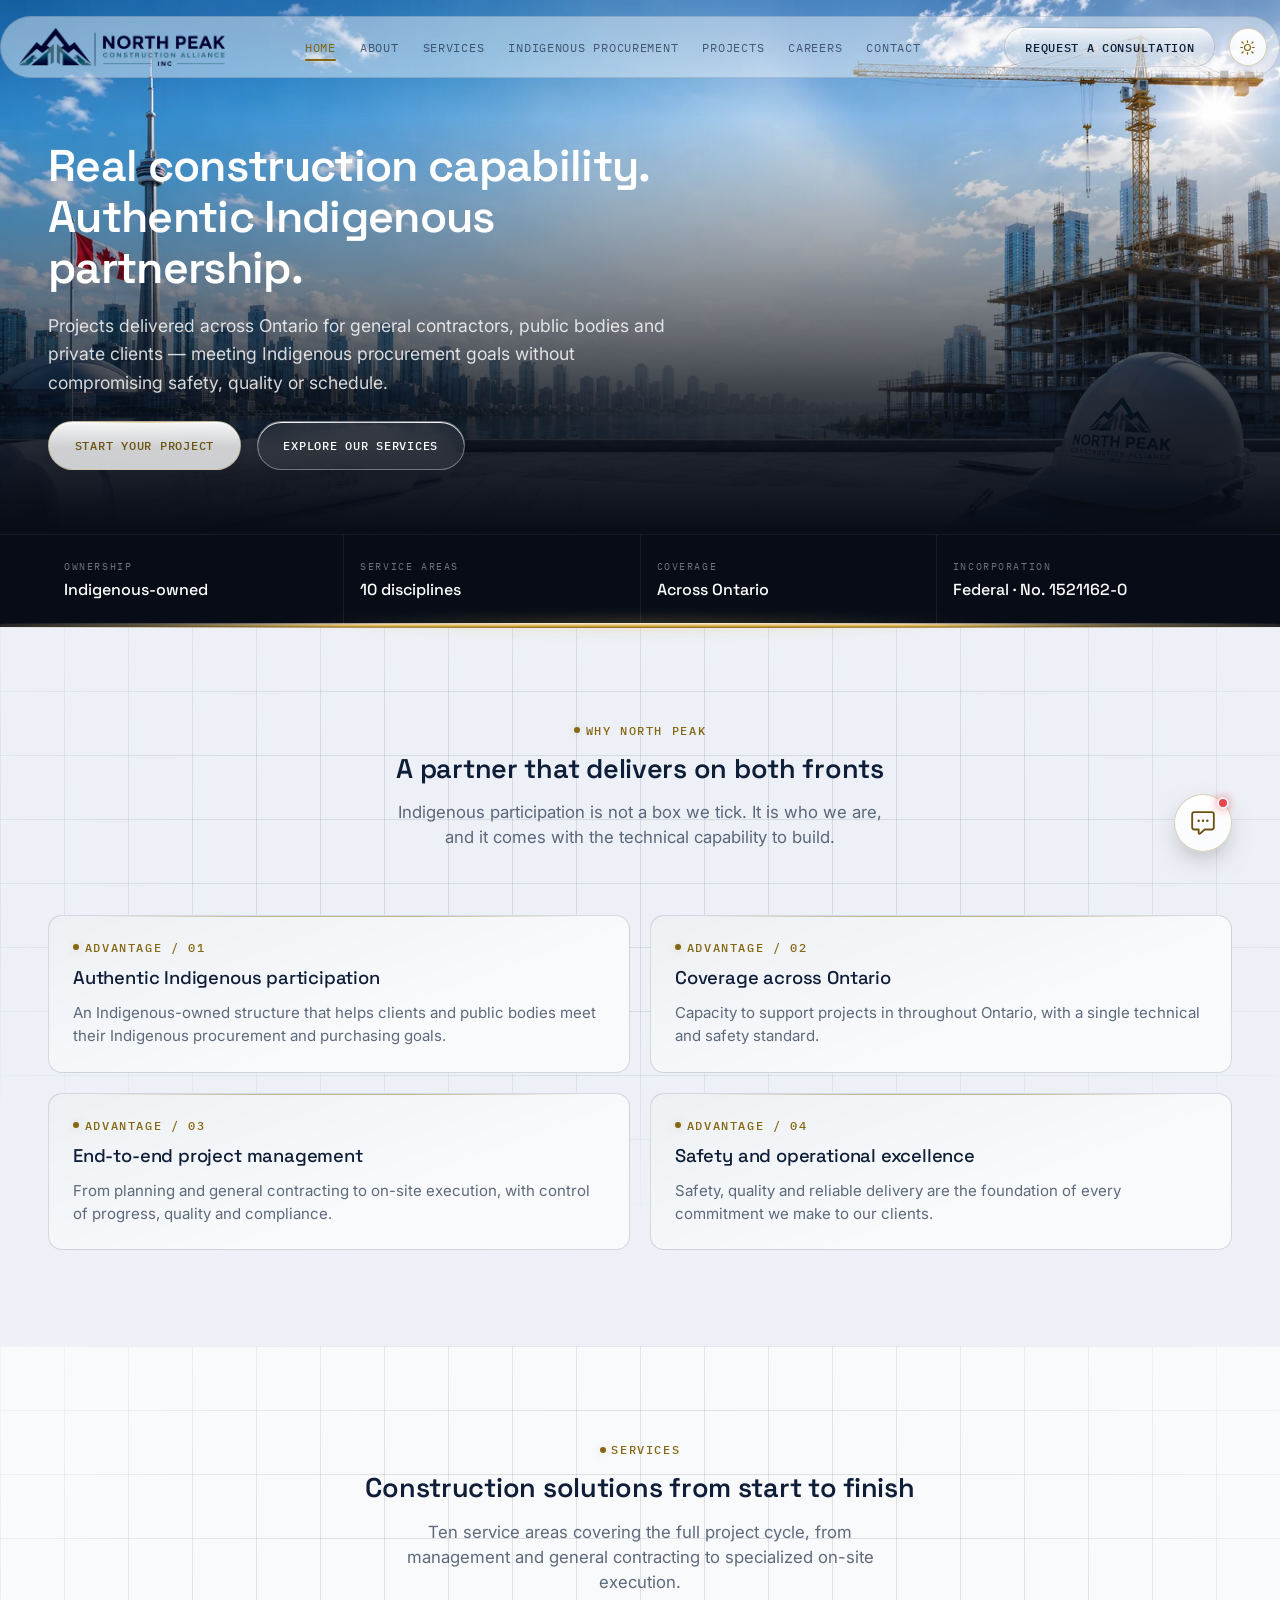
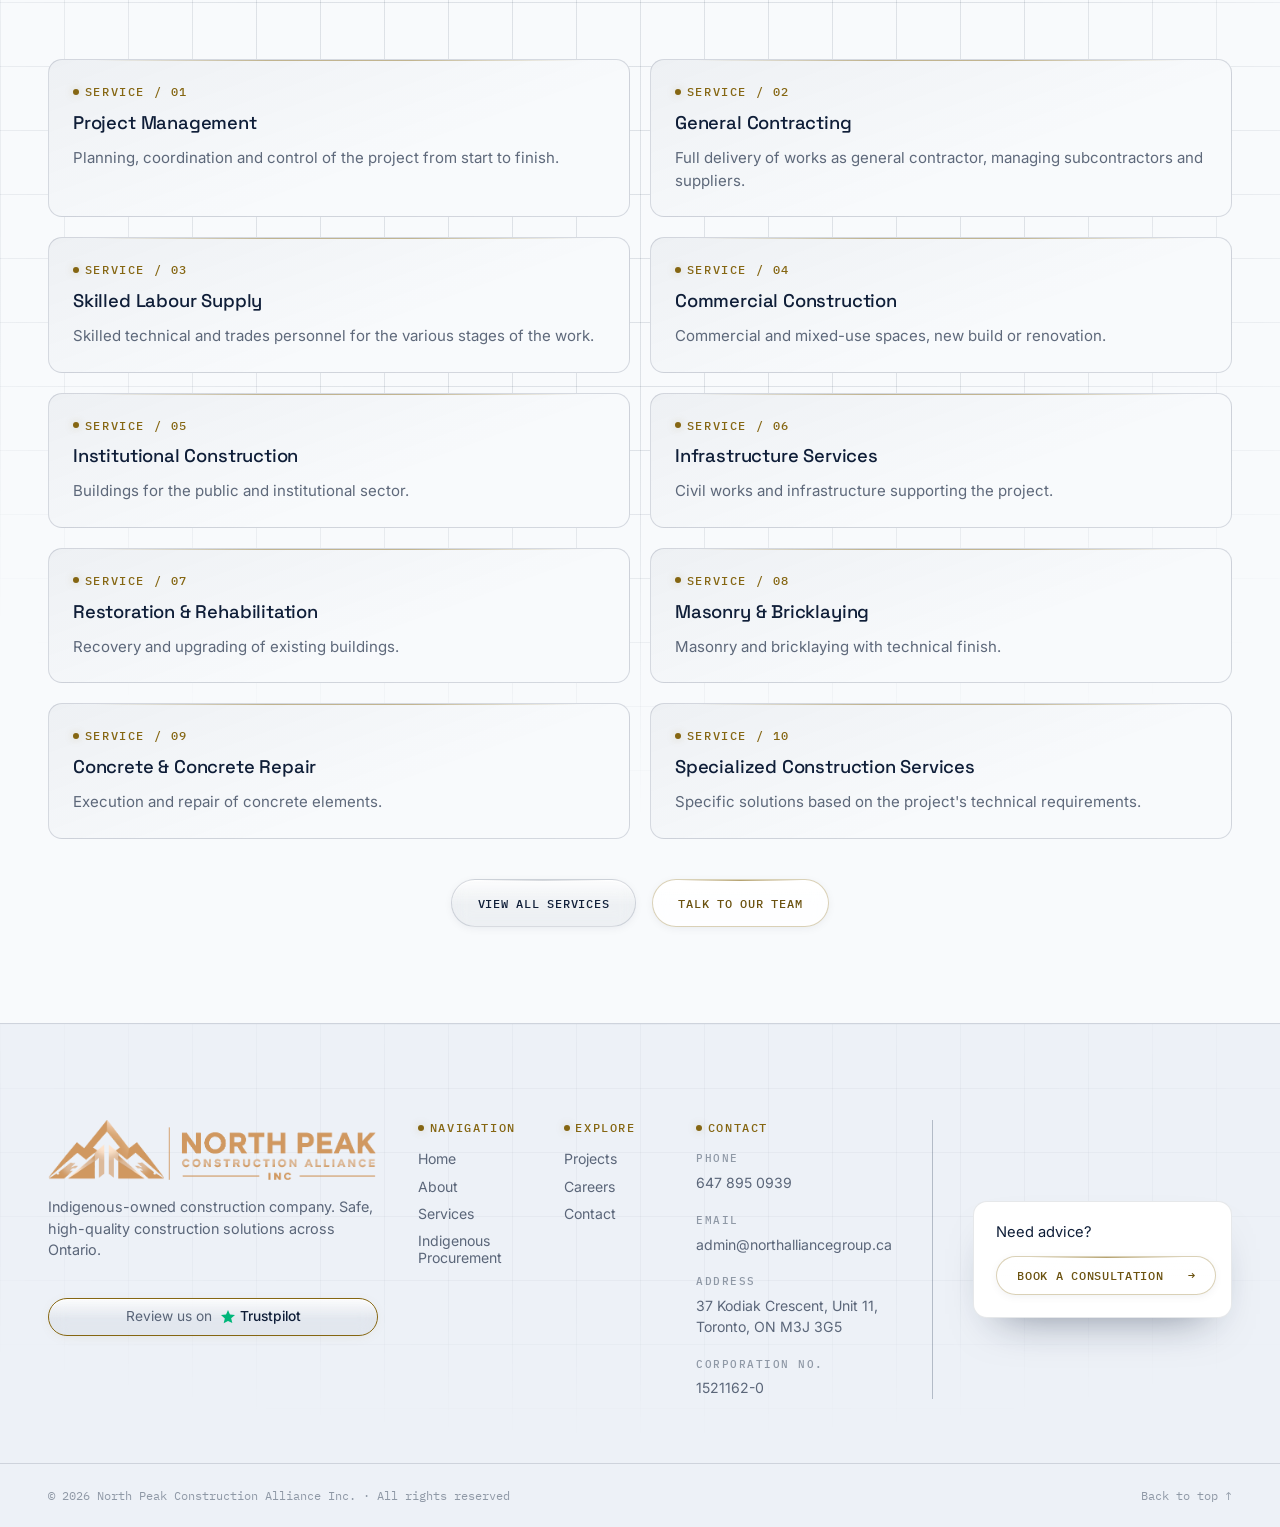
==== commit 1f46603c: "Add files via upload" ====
--- a/index.html
+++ b/index.html
@@ -494,7 +494,7 @@
       <span class="readout">Contact</span>
       <ul class="site-footer__contact">
         <li><span class="meta-label">Phone</span><a href="tel:+16478950939" style="color:inherit; text-decoration:none;">647 895 0939</a></li>
-        <li><span class="meta-label">Email</span><a href="mailto:admin@northalliancegroup.ca" style="color:inherit; text-decoration:none;">admin@northalliancegroup.ca</a><a href="mailto:pavel@northalliancegroup.ca" style="color:inherit; text-decoration:none;">pavel@northalliancegroup.ca</a></li>
+        <li><span class="meta-label">Email</span><a href="mailto:admin@northalliancegroup.ca" style="color:inherit; text-decoration:none;">admin@northalliancegroup.ca</a></li>
         <li><span class="meta-label">Address</span>37 Kodiak Crescent, Unit 11, Toronto, ON M3J 3G5</li>
         <li><span class="meta-label">Corporation No.</span>1521162-0</li>
       </ul>
--- a/css/components.css
+++ b/css/components.css
@@ -1093,18 +1093,19 @@
   }
 }
 
-/* Trustpilot Review Collector en el footer.
-   El widget se renderiza en un IFRAME de Trustpilot con fondo blanco que no
-   podemos estilizar por dentro. Solución: lo envolvemos en una "tarjeta" con el
-   lenguaje de la página (marco dorado, esquinas redondeadas, cristal) y fundimos
-   el blanco del iframe con mix-blend-mode para que no rompa el modo oscuro. */
+/* Botón "Review us on Trustpilot" en el footer. Es un enlace propio (no el
+   iframe de Trustpilot) para poder darle el estilo de la página: borde dorado,
+   esquinas redondeadas, cristal, y el mismo lenguaje que el resto de botones.
+   Enlaza al perfil de Trustpilot para que dejen reseñas. */
 .site-footer__trustpilot {
+  display: flex;
+  align-items: center;
+  justify-content: center;
+  gap: 8px;
   margin-top: 1.35rem;
-  width: 100%;
-  max-width: 300px;
-  padding: 0.55rem 0.85rem;
-  border: 1px solid var(--cyan);          /* borde DORADO de la marca */
-  border-radius: var(--radius-md);         /* esquinas redondeadas, como los botones */
+  padding: 0.62rem 1.05rem;
+  border: 1px solid var(--cyan);
+  border-radius: var(--radius-pill);
   background:
     linear-gradient(180deg, var(--btn-sheen), transparent 55%),
     var(--glass-fill);
@@ -1113,6 +1114,11 @@
     0 2px 14px -5px var(--cyan-glow);
   backdrop-filter: blur(10px);
   -webkit-backdrop-filter: blur(10px);
+  color: var(--text-primary);
+  text-decoration: none;
+  font-size: 0.86rem;
+  line-height: 1;
+  white-space: nowrap;
   transition:
     border-color var(--dur-base) var(--ease-out),
     box-shadow var(--dur-base) var(--ease-out),
@@ -1125,10 +1131,13 @@
     0 4px 20px -5px var(--cyan-glow);
   transform: translateY(-1px);
 }
-/* El iframe interno de Trustpilot se pinta según su atributo data-theme, que
-   sincronizamos con el modo de la página desde main.js (initThemeToggle). Así
-   el fondo del widget acompaña al tema y no hace falta ningún truco de blend.
-   El marco dorado de la tarjeta se mantiene en ambos modos. */
-.site-footer__trustpilot .trustpilot-widget {
-  display: block;
-}
+.site-footer__trustpilot:active { transform: translateY(0) scale(0.985); }
+.site-footer__trustpilot-label { color: var(--text-dim); }
+.site-footer__trustpilot-brand {
+  display: inline-flex;
+  align-items: center;
+  gap: 4px;
+  font-weight: 500;
+  color: var(--text-primary);
+}
+.site-footer__trustpilot-brand svg { display: block; flex: none; }
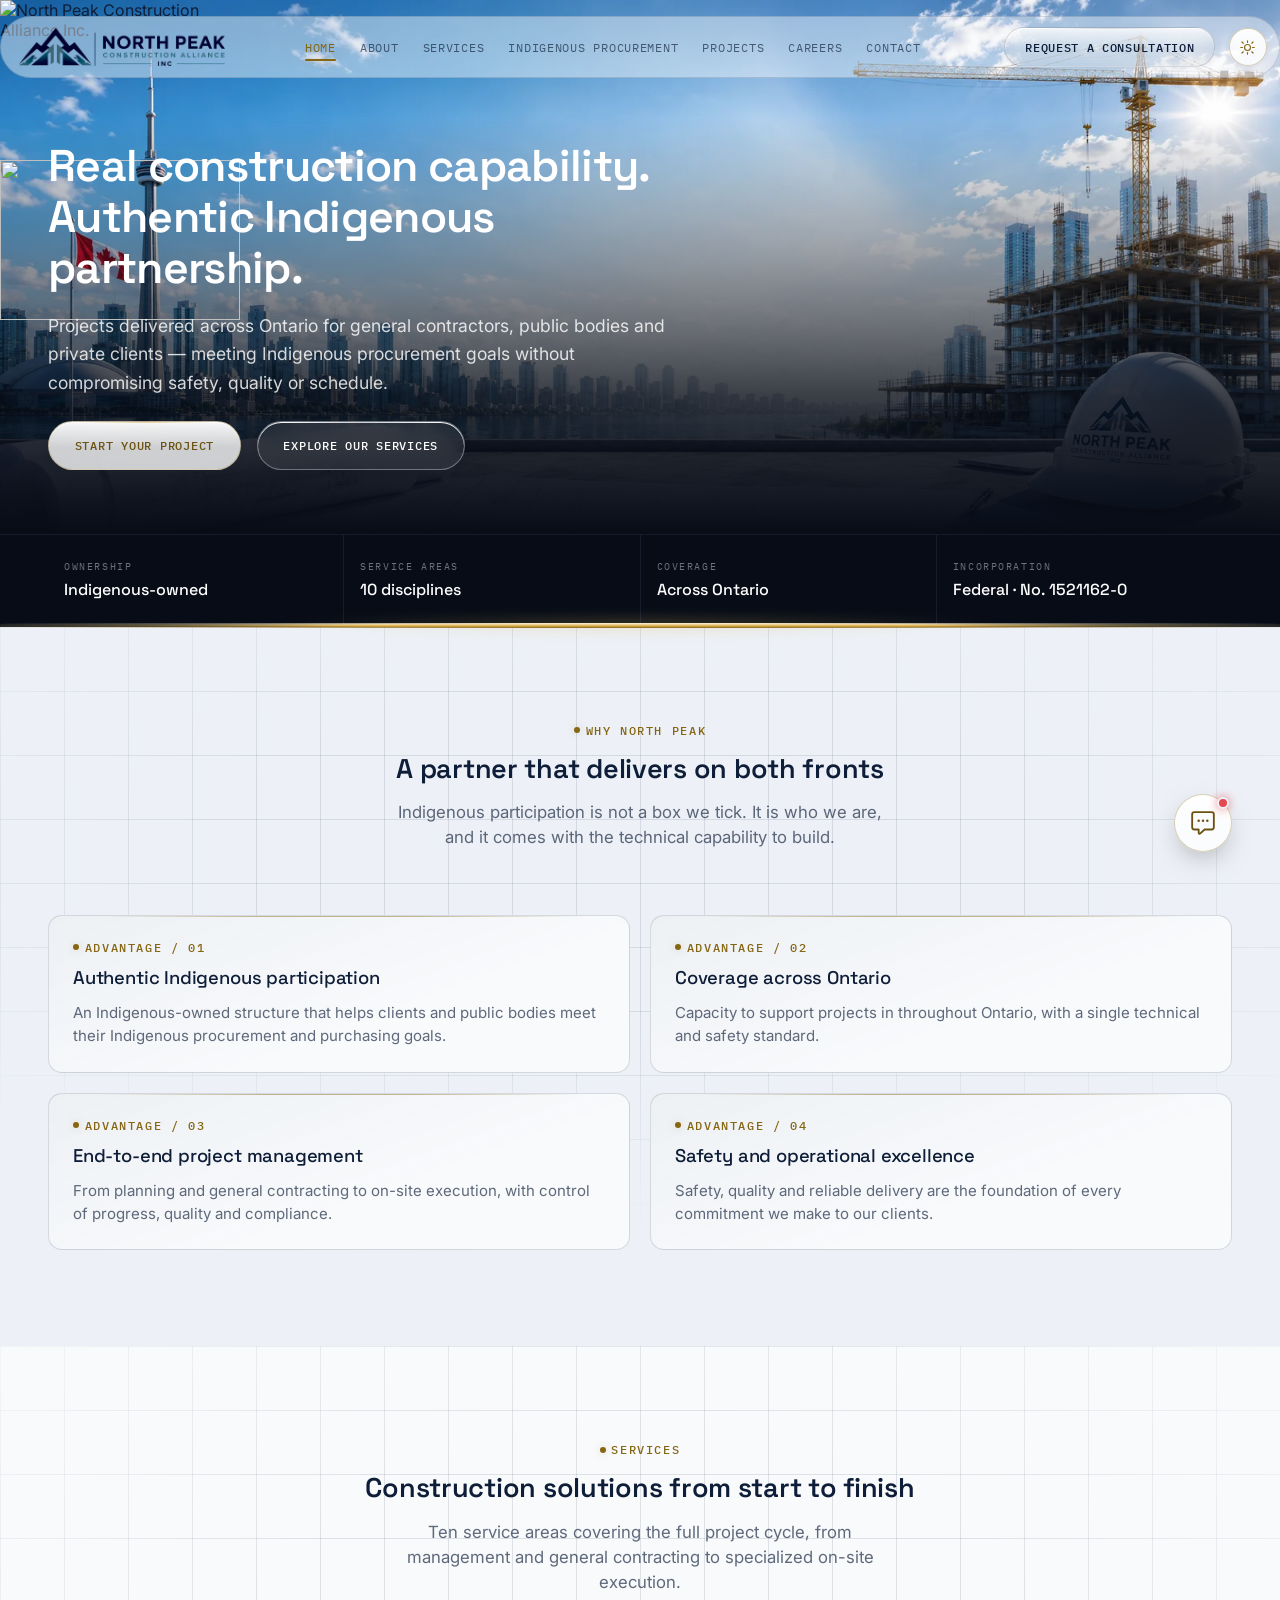
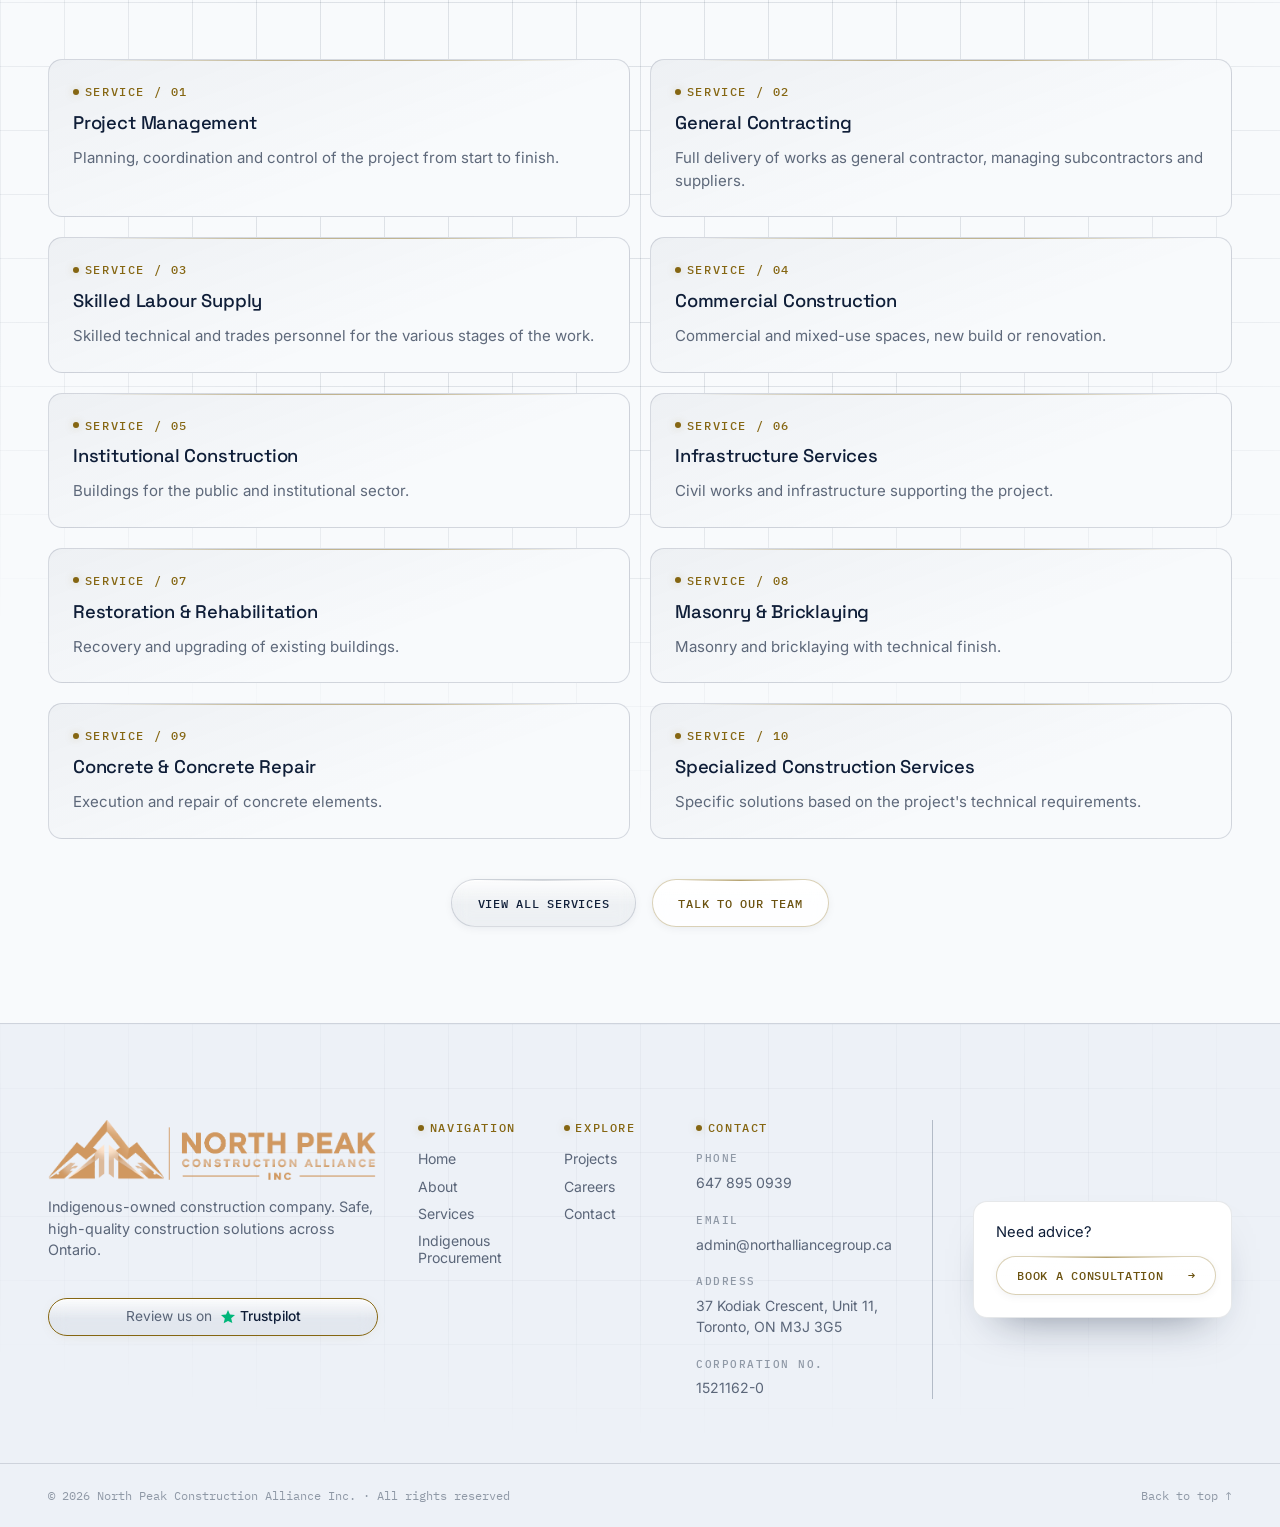
==== commit f794fdb6: "Add files via upload" ====
--- a/index.html
+++ b/index.html
@@ -284,14 +284,23 @@
     <img fetchpriority="high" decoding="async" class="hero__frame-img hero__frame-img--dark" src="/images/hero-bg.webp" alt="Tower cranes and a building under construction over the Toronto skyline" loading="eager">
     <img fetchpriority="high" decoding="async" class="hero__frame-img hero__frame-img--light" src="/images/hero-bg-light.webp" alt="" aria-hidden="true" loading="eager">
     <div class="hero__frame-overlay"></div>
+    <!-- Logo centrado sobre la foto — SOLO MÓVIL. Dos versiones: color (modo
+         claro) y blanco (modo oscuro). En escritorio no se muestra. -->
+    <div class="hero__mobile-logo" aria-hidden="true">
+      <img class="hero__mobile-logo-img hero__mobile-logo-img--color" src="/images/logo-hero-color.webp" alt="North Peak Construction Alliance Inc." width="240" height="160">
+      <img class="hero__mobile-logo-img hero__mobile-logo-img--white" src="/images/logo-hero-white.webp" alt="" aria-hidden="true" width="240" height="160">
+    </div>
   </div>
 
   <div class="hero__panel-wrap">
     <div class="container">
       <div class="hero__content reveal reveal-left">
         <h1 class="hero__title">
-          <span class="hero__title-line">Real construction capability.</span>
-          <span class="hero__title-line">Authentic Indigenous partnership.</span>
+          <span class="hero__title-full">
+            <span class="hero__title-line">Real construction capability.</span>
+            <span class="hero__title-line">Authentic Indigenous partnership.</span>
+          </span>
+          <span class="hero__title-short">Real construction capability.</span>
         </h1>
         <p class="hero__lede">Projects delivered across Ontario for general contractors, public bodies and private clients — meeting Indigenous procurement goals without compromising safety, quality or schedule.</p>
         <div class="hero__actions">
--- a/css/components.css
+++ b/css/components.css
@@ -1141,3 +1141,111 @@
   color: var(--text-primary);
 }
 .site-footer__trustpilot-brand svg { display: block; flex: none; }
+
+/* About — "What defines us": los tres iconos entran EN ESCENA A LA VEZ, cada
+   uno por su eje (izquierda, abajo-centro, derecha), sincronizados con el
+   scroll. El contenedor lleva .reveal (el observador lo activa una sola vez), y
+   al hacerse visible, los tres hijos se deslizan juntos a su posición final.
+   Sin escalonado: es la entrada simultánea de los tres. */
+.feature-grid--trio > .feature {
+  opacity: 0;
+  transition: opacity var(--dur-reveal) var(--ease-soft),
+              transform var(--dur-reveal) var(--ease-soft);
+  will-change: opacity, transform;
+}
+.feature-grid--trio > .feature--from-left   { transform: translateX(-64px); }
+.feature-grid--trio > .feature--from-right  { transform: translateX(64px); }
+.feature-grid--trio > .feature--from-bottom { transform: translateY(48px); }
+.feature-grid--trio.is-visible > .feature {
+  opacity: 1;
+  transform: none;
+}
+@media (prefers-reduced-motion: reduce) {
+  .feature-grid--trio > .feature { opacity: 1; transform: none; transition: none; }
+}
+
+/* ═══════════════════════════════════════════════════════════
+   AJUSTES SOLO MÓVIL (≤560px) — hero y filas de botones.
+   No tocan el escritorio.
+   ═══════════════════════════════════════════════════════════ */
+
+/* [2] Botones en pareja (hero y sección de servicios): en móvil quedaban de
+   tamaños dispares (el izquierdo más pequeño que el derecho), rompiendo la
+   uniformidad. Con flex:1 los DOS ocupan exactamente el mismo ancho —el
+   pequeño crece al tamaño del grande— sin comprimir el de palabra más larga.
+   Aplica a modo claro y oscuro. */
+@media (max-width: 560px) {
+  .hero__actions,
+  .btn-row {
+    gap: 0.75rem;
+    width: 100%;
+  }
+  .hero__actions .btn,
+  .btn-row .btn {
+    flex: 1 1 0;
+    min-width: 0;
+    justify-content: center;
+    padding: 0.95rem 1rem;
+    font-size: 0.9rem;
+    white-space: nowrap;
+  }
+}
+
+/* [1] Título del hero: en móvil el título de dos frases se ve enorme. En móvil
+   se muestra una versión CORTA de tres palabras; en web se mantiene el título
+   completo de dos frases, sin cambios. Aplica a modo claro y oscuro. */
+.hero__title-short { display: none; }
+@media (max-width: 560px) {
+  .hero__title-full  { display: none; }
+  .hero__title-short { display: block; }
+  .hero__title { font-size: clamp(1.6rem, 7vw, 2.05rem); }
+}
+
+/* [3] Línea divisoria dorada entre la foto del hero y la página.
+   SOLO MÓVIL + SOLO TEMA CLARO. Es EXACTAMENTE la misma cinta dorada que la
+   página ya usa para separar la barra de datos del resto (.trust-bar::before):
+   mismo degradado, misma máscara radial, mismo resplandor. Aquí se coloca en el
+   borde inferior de la foto del hero. NO toca la sombra/scrim del hero. */
+@media (max-width: 859px) {
+  html[data-theme="light"] .hero__frame {
+    position: relative;
+    overflow: visible;
+  }
+  html[data-theme="light"] .hero__frame::before {
+    content: "";
+    position: absolute;
+    z-index: 4;
+    pointer-events: none;
+    left: 0;
+    right: 0;
+    bottom: -1px;
+    height: 7px;
+    background: linear-gradient(180deg,
+                rgba(255, 248, 230, 0.98) 0%,
+                #EBCB80 38%,
+                #C89B35 70%,
+                rgba(120, 90, 22, 0.92) 100%);
+    /* Adelgaza hacia los lados SIN despegarse del corte. El borde INFERIOR
+       queda recto y fijo (siempre pegado a la intersección de color, tapándola
+       de punta a punta); solo el borde SUPERIOR desciende hacia los extremos.
+       Así la cinta es gruesa en el centro y fina en los lados, pero su base
+       nunca se levanta ni deja ver el cambio de color. */
+    clip-path: polygon(
+      0% 55%, 15% 34%, 32% 20%, 50% 15%, 68% 20%, 85% 34%, 100% 55%,
+      100% 100%, 0% 100%
+    );
+  }
+  html[data-theme="light"] .hero__frame::after {
+    content: "";
+    position: absolute;
+    z-index: 3;
+    pointer-events: none;
+    left: 0;
+    right: 0;
+    bottom: -8px;
+    height: 18px;
+    background: radial-gradient(ellipse 40% 100% at 50% 50%,
+                rgba(217, 184, 99, 0.26), transparent 72%);
+    filter: blur(6px);
+  }
+}
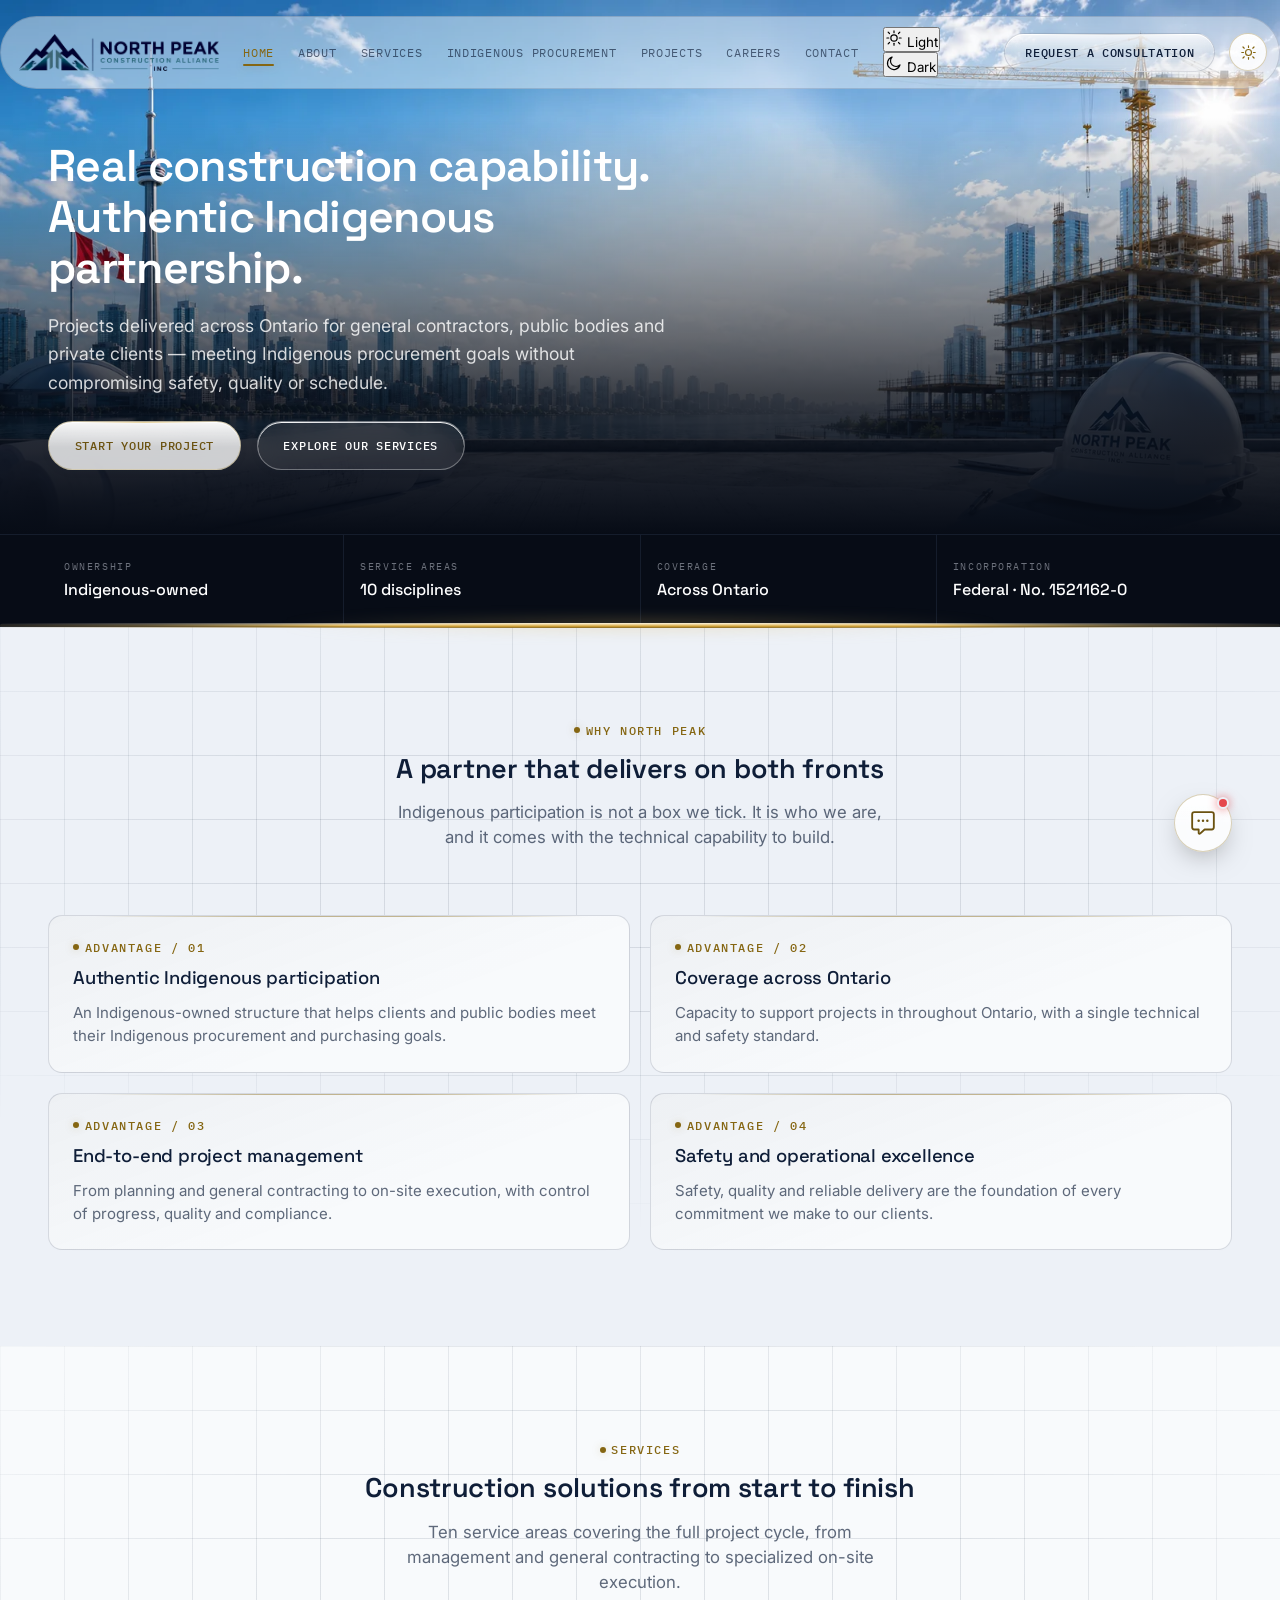
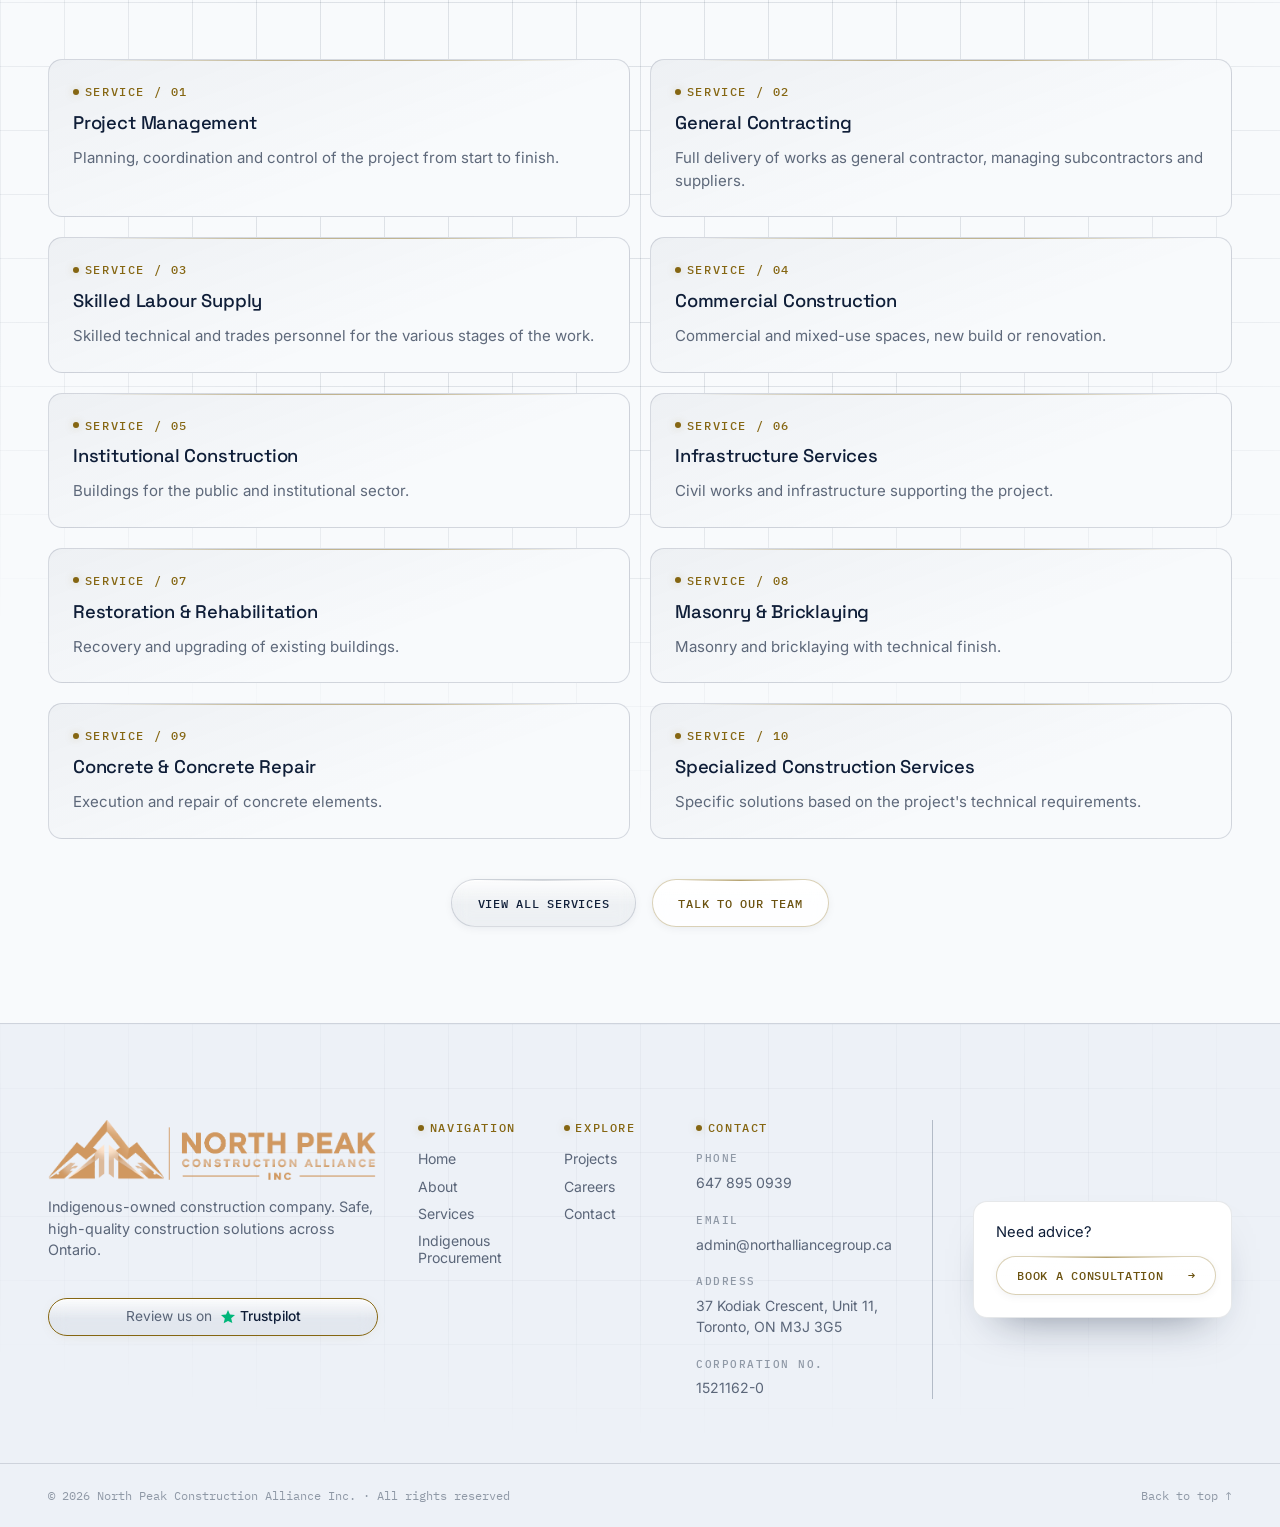
==== commit fb94f0c4: "Add files via upload" ====
--- a/index.html
+++ b/index.html
@@ -202,35 +202,34 @@
       <a href="/projects">Projects</a>
       <a href="/careers">Careers</a>
       <a href="/contact">Contact</a>
-      <a href="/contact" class="site-nav__cta btn btn--ghost btn--sm">Request a consultation</a>
-      <div class="site-nav__tools">
-        <a class="wa-btn" href="https://wa.me/16478950939" target="_blank" rel="noopener" aria-label="WhatsApp">
-          <svg viewBox="0 0 24 24" width="16" height="16" fill="currentColor" aria-hidden="true">
-            <path d="M12.04 2C6.58 2 2.13 6.45 2.13 11.91c0 1.75.46 3.45 1.32 4.95L2 22l5.25-1.38a9.9 9.9 0 0 0 4.79 1.22h.01c5.46 0 9.91-4.45 9.91-9.91S17.5 2 12.04 2Zm0 18.02h-.01a8.2 8.2 0 0 1-4.19-1.15l-.3-.18-3.12.82.83-3.04-.2-.31a8.15 8.15 0 0 1-1.26-4.35c0-4.53 3.7-8.22 8.25-8.22 2.2 0 4.27.86 5.83 2.42a8.16 8.16 0 0 1 2.41 5.81c0 4.53-3.7 8.2-8.24 8.2Zm4.52-6.15c-.25-.13-1.47-.72-1.69-.8-.23-.09-.39-.13-.56.12-.16.25-.64.8-.78.97-.14.16-.29.18-.54.06-.25-.13-1.05-.39-1.99-1.23-.74-.65-1.23-1.46-1.38-1.71-.14-.25-.01-.38.11-.51.11-.11.25-.29.37-.43.13-.14.17-.25.25-.41.08-.16.04-.31-.02-.43-.06-.12-.56-1.35-.76-1.84-.2-.48-.4-.42-.56-.43h-.48c-.16 0-.43.06-.65.31-.22.25-.85.83-.85 2.03s.87 2.35.99 2.51c.12.16 1.71 2.61 4.15 3.66.58.25 1.03.4 1.38.51.58.19 1.11.16 1.53.1.47-.07 1.47-.6 1.68-1.18.21-.58.21-1.07.14-1.18-.06-.11-.22-.17-.47-.29Z"/>
+      <a href="https://wa.me/16478950939" target="_blank" rel="noopener" class="site-nav__cta btn btn--ghost btn--sm site-nav__wa" aria-label="WhatsApp">
+        <svg viewBox="0 0 24 24" width="16" height="16" fill="currentColor" aria-hidden="true">
+          <path d="M12.04 2C6.58 2 2.13 6.45 2.13 11.91c0 1.75.46 3.45 1.32 4.95L2 22l5.25-1.38a9.9 9.9 0 0 0 4.79 1.22h.01c5.46 0 9.91-4.45 9.91-9.91S17.5 2 12.04 2Zm0 18.02h-.01a8.2 8.2 0 0 1-4.19-1.15l-.3-.18-3.12.82.83-3.04-.2-.31a8.15 8.15 0 0 1-1.26-4.35c0-4.53 3.7-8.22 8.25-8.22 2.2 0 4.27.86 5.83 2.42a8.16 8.16 0 0 1 2.41 5.81c0 4.53-3.7 8.2-8.24 8.2Zm4.52-6.15c-.25-.13-1.47-.72-1.69-.8-.23-.09-.39-.13-.56.12-.16.25-.64.8-.78.97-.14.16-.29.18-.54.06-.25-.13-1.05-.39-1.99-1.23-.74-.65-1.23-1.46-1.38-1.71-.14-.25-.01-.38.11-.51.11-.11.25-.29.37-.43.13-.14.17-.25.25-.41.08-.16.04-.31-.02-.43-.06-.12-.56-1.35-.76-1.84-.2-.48-.4-.42-.56-.43h-.48c-.16 0-.43.06-.65.31-.22.25-.85.83-.85 2.03s.87 2.35.99 2.51c.12.16 1.71 2.61 4.15 3.66.58.25 1.03.4 1.38.51.58.19 1.11.16 1.53.1.47-.07 1.47-.6 1.68-1.18.21-.58.21-1.07.14-1.18-.06-.11-.22-.17-.47-.29Z"/>
+        </svg>
+        <span>WhatsApp</span>
+      </a>
+      <div class="site-nav__theme-pair">
+        <button type="button" class="site-nav__theme-btn" data-set-theme="light" aria-label="Light mode">
+          <svg viewBox="0 0 24 24" width="18" height="18" fill="none" stroke="currentColor" stroke-width="1.6" stroke-linecap="round" aria-hidden="true">
+            <circle cx="12" cy="12" r="4.2"></circle>
+            <line x1="12" y1="2.5" x2="12" y2="5"></line>
+            <line x1="12" y1="19" x2="12" y2="21.5"></line>
+            <line x1="4.2" y1="4.2" x2="6" y2="6"></line>
+            <line x1="18" y1="18" x2="19.8" y2="19.8"></line>
+            <line x1="2.5" y1="12" x2="5" y2="12"></line>
+            <line x1="19" y1="12" x2="21.5" y2="12"></line>
+            <line x1="4.2" y1="19.8" x2="6" y2="18"></line>
+            <line x1="18" y1="6" x2="19.8" y2="4.2"></line>
           </svg>
-          <span>WhatsApp</span>
-        </a>
-      <button type="button" class="theme-toggle theme-toggle--nav" id="theme-toggle-nav" aria-label="Toggle theme" aria-pressed="false" title="Toggle theme">
-          <span class="theme-toggle__icon theme-toggle__icon--sun" aria-hidden="true">
-            <svg viewBox="0 0 24 24" fill="none" stroke="currentColor" stroke-width="1.6" stroke-linecap="round">
-              <circle cx="12" cy="12" r="4.2"></circle>
-              <line x1="12" y1="2.5" x2="12" y2="5"></line>
-              <line x1="12" y1="19" x2="12" y2="21.5"></line>
-              <line x1="4.2" y1="4.2" x2="6" y2="6"></line>
-              <line x1="18" y1="18" x2="19.8" y2="19.8"></line>
-              <line x1="2.5" y1="12" x2="5" y2="12"></line>
-              <line x1="19" y1="12" x2="21.5" y2="12"></line>
-              <line x1="4.2" y1="19.8" x2="6" y2="18"></line>
-              <line x1="18" y1="6" x2="19.8" y2="4.2"></line>
-            </svg>
-          </span>
-          <span class="theme-toggle__icon theme-toggle__icon--moon" aria-hidden="true">
-            <svg viewBox="0 0 24 24" fill="none" stroke="currentColor" stroke-width="1.6" stroke-linecap="round" stroke-linejoin="round">
-              <path d="M20 14.5A8.5 8.5 0 1 1 9.5 4a7 7 0 0 0 10.5 10.5z"></path>
-            </svg>
-          </span>
+          <span>Light</span>
         </button>
-        </div>
+        <button type="button" class="site-nav__theme-btn" data-set-theme="dark" aria-label="Dark mode">
+          <svg viewBox="0 0 24 24" width="18" height="18" fill="none" stroke="currentColor" stroke-width="1.6" stroke-linecap="round" stroke-linejoin="round" aria-hidden="true">
+            <path d="M20 14.5A8.5 8.5 0 1 1 9.5 4a7 7 0 0 0 10.5 10.5z"></path>
+          </svg>
+          <span>Dark</span>
+        </button>
+      </div>
     </nav>
     <div class="site-header__actions">
       <a href="/contact" class="btn btn--ghost btn--sm site-header__cta"><span class="btn__full">Request a consultation</span><span class="btn__short">Consultation</span></a>
--- a/css/components.css
+++ b/css/components.css
@@ -1249,3 +1249,105 @@
     filter: blur(6px);
   }
 }
+
+/* ═══════════════════════════════════════════════════════════
+   MÓVIL — Logo sobre el hero y botón de menú sólido.
+   Todo dentro de @media móvil; el escritorio no se toca.
+   ═══════════════════════════════════════════════════════════ */
+
+/* [B] Logo centrado SOBRE la foto del hero — SOLO MÓVIL.
+   Oculto por defecto (en escritorio no aparece); se muestra en móvil.
+   Dos versiones que se alternan según el tema: color en claro, blanco en
+   oscuro. */
+.hero__mobile-logo { display: none; }
+@media (max-width: 859px) {
+  .hero__mobile-logo {
+    display: block;
+    position: absolute;
+    top: 38%;
+    left: 50%;
+    transform: translate(-50%, -50%);
+    z-index: 2;
+    width: min(41%, 190px);
+    pointer-events: none;
+  }
+  .hero__mobile-logo-img {
+    display: block;
+    width: 100%;
+    height: auto;
+  }
+  /* Conmutación por tema: color en claro, blanco en oscuro. */
+  .hero__mobile-logo-img--white { display: none; }
+  .hero__mobile-logo-img--color { display: block; }
+  html[data-theme="dark"] .hero__mobile-logo-img--color { display: none; }
+  html[data-theme="dark"] .hero__mobile-logo-img--white { display: block; }
+}
+
+/* [C] Botón de menú (hamburguesa) con fondo SÓLIDO (no transparente) — SOLO
+   MÓVIL. Cuadradito de bordes redondeados con sombra, como en el diseño de
+   referencia. En claro va blanco; en oscuro, un tono oscuro sólido. */
+@media (max-width: 859px) {
+  .site-header__toggle {
+    background: #FFFFFF;
+    border: 1px solid rgba(15, 32, 62, 0.10);
+    border-radius: 12px;
+    padding: 0.7rem 0.65rem;
+    box-shadow: 0 4px 14px -4px rgba(10, 18, 34, 0.28);
+  }
+  .site-header__toggle span {
+    width: 22px;
+    height: 2px;
+    background: #0A2A4A;
+  }
+  html[data-theme="dark"] .site-header__toggle {
+    background: #101826;
+    border: 1px solid rgba(150, 180, 235, 0.20);
+    box-shadow: 0 4px 14px -4px rgba(0, 0, 0, 0.5);
+  }
+  html[data-theme="dark"] .site-header__toggle span {
+    background: #E8EEF9;
+  }
+}
+
+/* [B-extra] En móvil, el logo grande va centrado sobre la foto del hero, así
+   que el logo pequeño (mark) de la esquina superior izquierda del header se
+   oculta — solo queda el logo grande y el botón de menú, como en el diseño de
+   referencia. Aplica a claro y oscuro. */
+@media (max-width: 859px) {
+  .site-header__mark { display: none; }
+}
+
+/* [1-móvil] La barra translúcida del header (.site-header__row: fondo, borde y
+   blur) ya no debe verse en móvil — solo el botón de menú flota sobre la foto.
+   En escritorio se mantiene igual. */
+@media (max-width: 859px) {
+  .site-header__row {
+    background: transparent;
+    border-color: transparent;
+    -webkit-backdrop-filter: none;
+    backdrop-filter: none;
+  }
+  html[data-theme="light"] body.is-scrolled .site-header__row,
+  html[data-theme="dark"] body.is-scrolled .site-header__row,
+  body.is-scrolled .site-header__row {
+    background: transparent;
+    border-color: transparent;
+    box-shadow: none;
+  }
+}
+
+/* [3-móvil] Al desplegar el menú: el botón de tema se mueve al LADO IZQUIERDO
+   del WhatsApp (lejos del chatbot, que vive abajo a la derecha), y se reparte
+   todo con uniformidad. Antes el tema quedaba pegado al borde izquierdo y el
+   WhatsApp al derecho, descuadrados respecto al resto de elementos del menú.
+   Ahora el contenedor lleva el mismo margen lateral que el CTA de arriba, y el
+   gap entre ambos botones es parejo. */
+@media (max-width: 859px) {
+  .site-nav__tools {
+    margin-left: 0.15rem;
+    margin-right: 0.15rem;
+    gap: 0.5rem;
+  }
+  .site-nav__tools .theme-toggle--nav { order: 0; }
+  .site-nav__tools .wa-btn { order: 1; }
+}
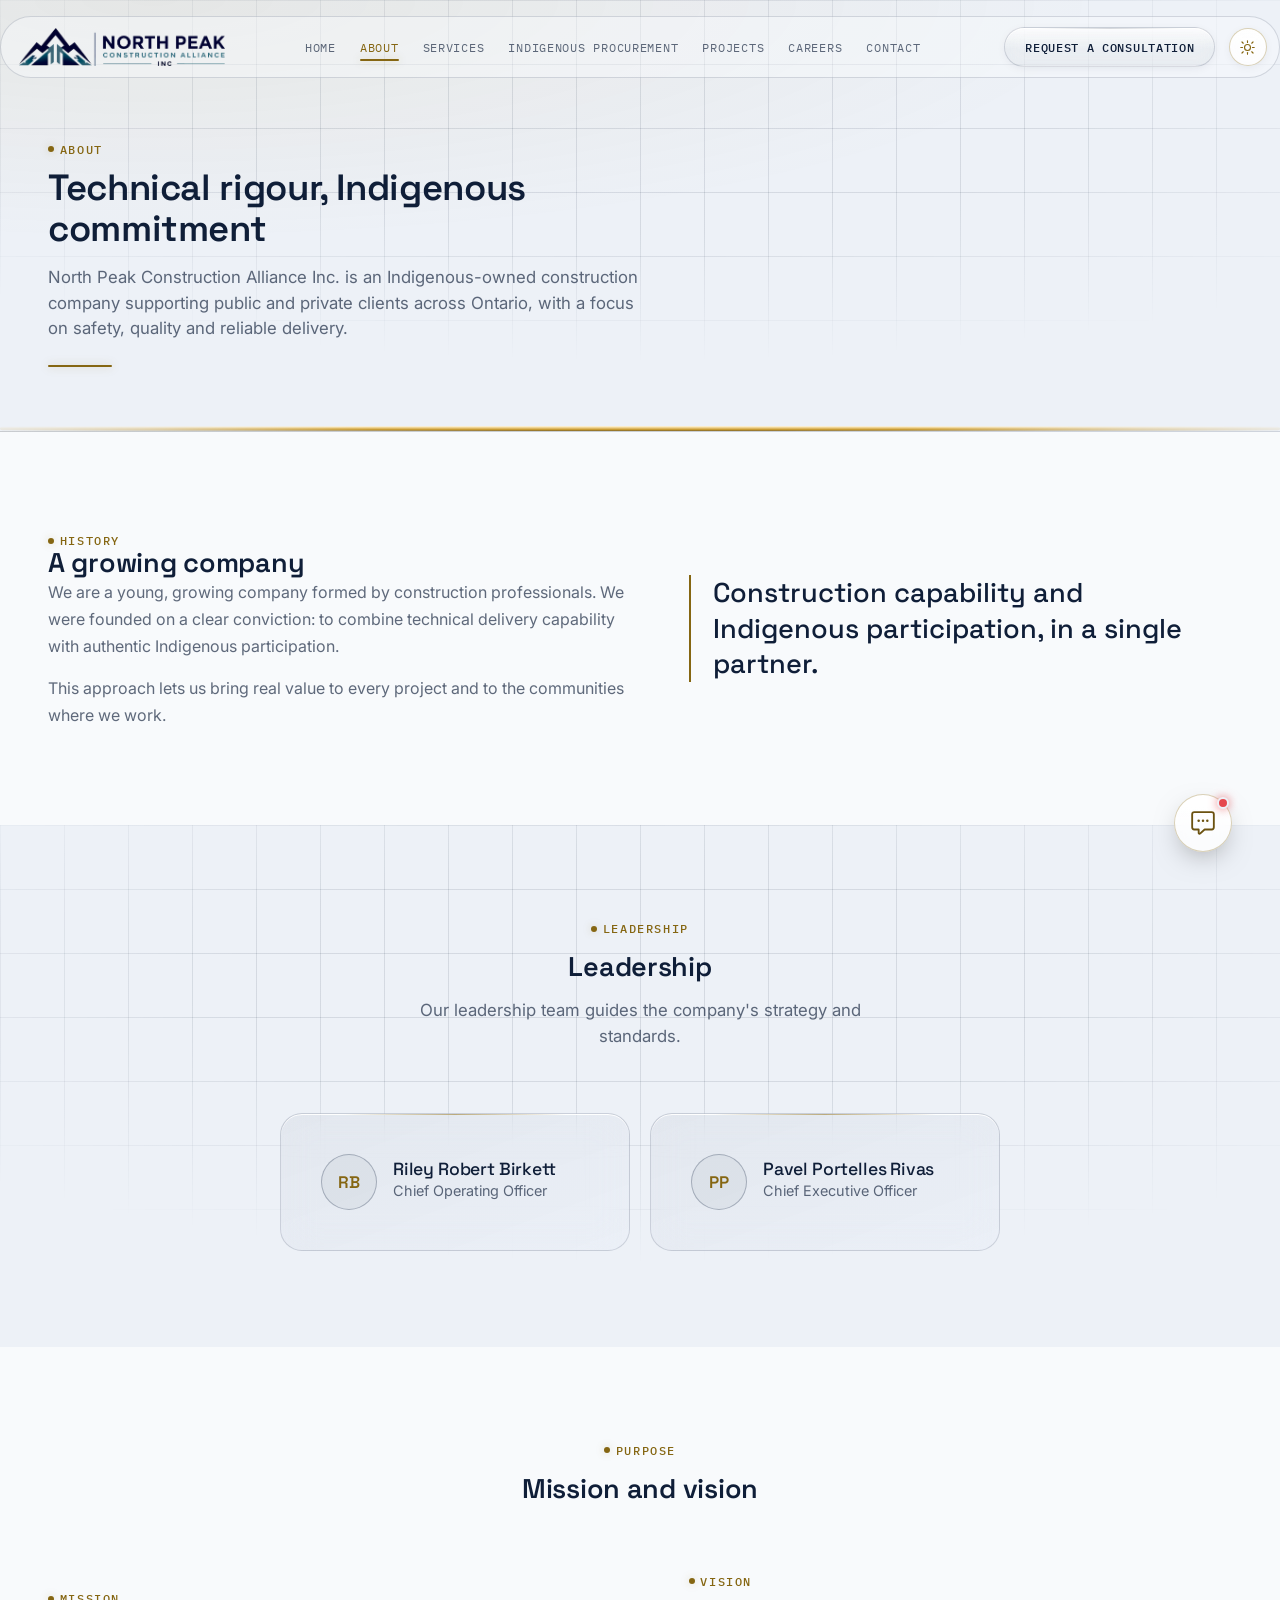
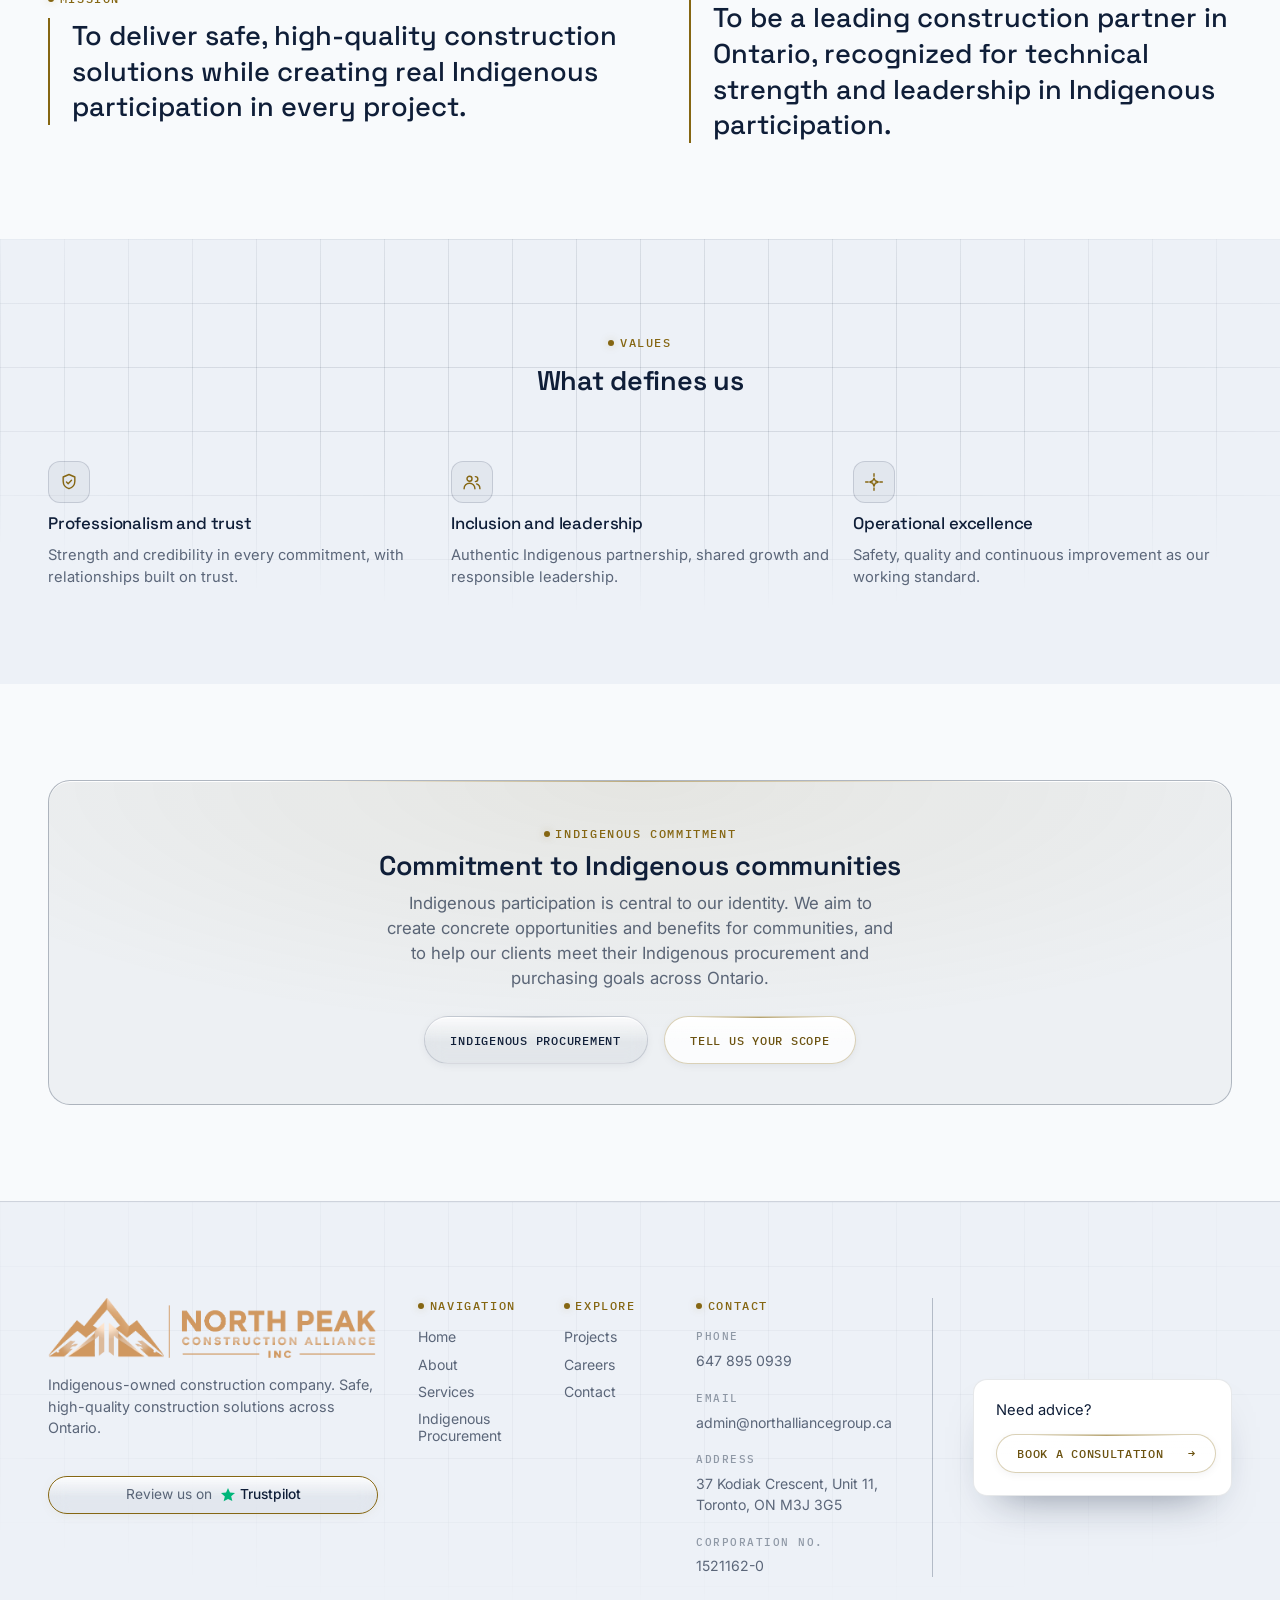
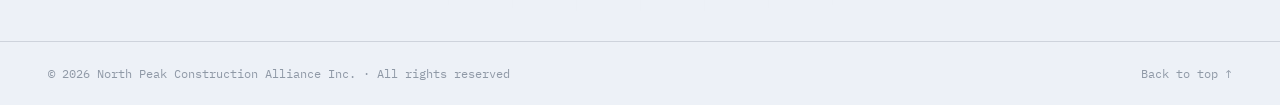
==== commit 3f445310: "Add files via upload" ====
--- a/index.html
+++ b/index.html
@@ -24,18 +24,18 @@
 })();
 </script>
 <meta name="viewport" content="width=device-width, initial-scale=1.0">
-<title>North Peak Construction Alliance Inc. — Indigenous-owned construction in Canada</title>
-<meta name="description" content="Indigenous-owned construction company in Ontario: project management, general contracting and on-site delivery with safety and quality.">
+<title>About — North Peak Construction Alliance</title>
+<meta name="description" content="North Peak Construction Alliance Inc.: an Indigenous-owned construction company. Meet our leadership and learn our history, mission, vision and values.">
 
 <!-- ASUNCIÓN: dominio placeholder — reemplazar cuando exista el dominio real -->
-<link rel="canonical" href="https://northalliancegroup.ca/">
+<link rel="canonical" href="https://northalliancegroup.ca/about">
 
 <!-- Open Graph / redes sociales -->
 <meta property="og:type" content="website">
-<meta property="og:url" content="https://northalliancegroup.ca/">
+<meta property="og:url" content="https://northalliancegroup.ca/about">
 <meta property="og:site_name" content="North Peak Construction Alliance">
-<meta property="og:title" content="North Peak Construction Alliance Inc. — Indigenous-owned construction in Canada">
-<meta property="og:description" content="Indigenous-owned construction company in Ontario: project management, general contracting and on-site delivery with safety and quality.">
+<meta property="og:title" content="About — North Peak Construction Alliance">
+<meta property="og:description" content="North Peak Construction Alliance Inc.: an Indigenous-owned construction company. Meet our leadership and learn our history, mission, vision and values.">
 <meta property="og:locale" content="en_CA">
 <meta property="og:image" content="https://northalliancegroup.ca/images/og-image.jpg">
 <meta property="og:image:width" content="1200">
@@ -43,9 +43,9 @@
 <meta property="og:image:alt" content="North Peak Construction Alliance Inc. — Indigenous-owned construction, Ontario-wide">
 
 <meta name="twitter:card" content="summary_large_image">
-<meta name="twitter:title" content="North Peak Construction Alliance Inc. — Indigenous-owned construction in Canada">
+<meta name="twitter:title" content="About — North Peak Construction Alliance">
 <meta name="twitter:image" content="https://northalliancegroup.ca/images/og-image.jpg">
-<meta name="twitter:description" content="Indigenous-owned construction company in Ontario: project management, general contracting and on-site delivery with safety and quality.">
+<meta name="twitter:description" content="North Peak Construction Alliance Inc.: an Indigenous-owned construction company. Meet our leadership and learn our history, mission, vision and values.">
 
 <meta name="robots" content="index, follow, max-image-preview:large, max-snippet:-1, max-video-preview:-1">
 <meta name="theme-color" content="#EDF1F7" media="(prefers-color-scheme: light)">
@@ -83,81 +83,29 @@
   "@context": "https://schema.org",
   "@graph": [
     {
-      "@type": "GeneralContractor",
-      "@id": "https://northalliancegroup.ca/#organization",
-      "name": "North Peak Construction Alliance Inc.",
-      "legalName": "North Peak Construction Alliance Inc.",
-      "url": "https://northalliancegroup.ca/",
-      "logo": "https://northalliancegroup.ca/images/logo-horizontal.webp",
-      "image": "https://northalliancegroup.ca/images/og-image.jpg",
-      "description": "Indigenous-owned construction company delivering project management, general contracting and specialized on-site execution in Ontario.",
-      "telephone": "+1-647-895-0939",
-      "email": "admin@northalliancegroup.ca",
-      "address": {
-        "@type": "PostalAddress",
-        "streetAddress": "37 Kodiak Crescent, Unit 11",
-        "addressLocality": "Toronto",
-        "addressRegion": "ON",
-        "postalCode": "M3J 3G5",
-        "addressCountry": "CA"
-      },
-      "areaServed": [
+      "@type": "BreadcrumbList",
+      "@id": "https://northalliancegroup.ca/about#breadcrumb",
+      "itemListElement": [
         {
-          "@type": "AdministrativeArea",
-          "name": "Ontario"
+          "@type": "ListItem",
+          "position": 1,
+          "name": "Home",
+          "item": "https://northalliancegroup.ca/"
         },
         {
-          "@type": "Country",
-          "name": "Canada"
+          "@type": "ListItem",
+          "position": 2,
+          "name": "About",
+          "item": "https://northalliancegroup.ca/about"
         }
-      ],
-      "identifier": {
-        "@type": "PropertyValue",
-        "name": "Canada Corporation Number",
-        "value": "1521162-0"
-      },
-      "employee": [
-        {
-          "@type": "Person",
-          "name": "Riley Birkett",
-          "jobTitle": "Director"
-        },
-        {
-          "@type": "Person",
-          "name": "Pavel Portelles Rivas",
-          "jobTitle": "Director"
-        }
-      ],
-      "knowsAbout": [
-        "Project management",
-        "General contracting",
-        "Skilled labour supply",
-        "Commercial construction",
-        "Institutional construction",
-        "Infrastructure services",
-        "Restoration and rehabilitation",
-        "Masonry and bricklaying",
-        "Concrete and concrete repair",
-        "Specialized construction services",
-        "Indigenous procurement"
       ]
     },
     {
-      "@type": "WebSite",
-      "@id": "https://northalliancegroup.ca/#website",
-      "url": "https://northalliancegroup.ca/",
-      "name": "North Peak Construction Alliance Inc.",
-      "inLanguage": "en-CA",
-      "publisher": {
-        "@id": "https://northalliancegroup.ca/#organization"
-      }
-    },
-    {
-      "@type": "WebPage",
-      "@id": "https://northalliancegroup.ca/#webpage",
-      "url": "https://northalliancegroup.ca/",
-      "name": "North Peak Construction Alliance Inc. — Indigenous-owned construction in Canada",
-      "description": "Indigenous-owned construction company in Ontario: project management, general contracting and on-site delivery with safety and quality.",
+      "@type": "AboutPage",
+      "@id": "https://northalliancegroup.ca/about#webpage",
+      "url": "https://northalliancegroup.ca/about",
+      "name": "About — North Peak Construction Alliance",
+      "description": "North Peak Construction Alliance Inc.: an Indigenous-owned construction company. Meet our leadership and learn our history, mission, vision and values.",
       "isPartOf": {
         "@id": "https://northalliancegroup.ca/#website"
       },
@@ -168,7 +116,16 @@
       "primaryImageOfPage": {
         "@type": "ImageObject",
         "url": "https://northalliancegroup.ca/images/og-image.jpg"
+      },
+      "breadcrumb": {
+        "@id": "https://northalliancegroup.ca/about#breadcrumb"
       }
+    },
+    {
+      "@type": "Organization",
+      "@id": "https://northalliancegroup.ca/#organization",
+      "name": "North Peak Construction Alliance Inc.",
+      "url": "https://northalliancegroup.ca/"
     }
   ]
 }
@@ -177,17 +134,12 @@
 <body>
 
 <!-- ═══════════════════════════════════════════
-     HEADER — cristal flotante, con zona de logo dedicada.
-     ─────────────────────────────────────────────────────
-     BLOQUE COMPARTIDO por las 7 páginas. Al replicarlo en las
-     demás páginas, lo ÚNICO que cambia es cuál enlace del nav
-     lleva aria-current="page" (marca la página activa). El
-     resaltado visual de esa marca se define en css/header.css
-     (siguiente archivo de la Fase 1).
+     HEADER — BLOQUE COMPARTIDO (idéntico en las 7 páginas).
+     Lo único que cambia respecto a index.html: aria-current="page"
+     está en el enlace "Nosotros".
 ═══════════════════════════════════════════════ -->
 <header class="site-header">
   <div class="container site-header__row">
-    <!-- El logo lleva a Inicio (index.html), no a un ancla. -->
     <a href="/" class="site-header__mark" aria-label="North Peak Construction Alliance — Home">
       <img class="site-header__logo site-header__logo--dark" src="/images/logo-horizontal.webp" alt="North Peak Construction Alliance Inc.">
       <img class="site-header__logo site-header__logo--light" src="/images/logo-horizontal-light.webp" alt="" aria-hidden="true">
@@ -195,41 +147,42 @@
       <img class="site-header__logo site-header__logo--mark-light" src="/images/logo-mark-light.webp" alt="" aria-hidden="true">
     </a>
     <nav class="site-nav" id="site-nav">
-      <a href="/" aria-current="page">Home</a>
-      <a href="/about">About</a>
+      <a href="/">Home</a>
+      <a href="/about" aria-current="page">About</a>
       <a href="/services">Services</a>
       <a href="/indigenous-procurement">Indigenous Procurement</a>
       <a href="/projects">Projects</a>
       <a href="/careers">Careers</a>
       <a href="/contact">Contact</a>
-      <a href="https://wa.me/16478950939" target="_blank" rel="noopener" class="site-nav__cta btn btn--ghost btn--sm site-nav__wa" aria-label="WhatsApp">
-        <svg viewBox="0 0 24 24" width="16" height="16" fill="currentColor" aria-hidden="true">
-          <path d="M12.04 2C6.58 2 2.13 6.45 2.13 11.91c0 1.75.46 3.45 1.32 4.95L2 22l5.25-1.38a9.9 9.9 0 0 0 4.79 1.22h.01c5.46 0 9.91-4.45 9.91-9.91S17.5 2 12.04 2Zm0 18.02h-.01a8.2 8.2 0 0 1-4.19-1.15l-.3-.18-3.12.82.83-3.04-.2-.31a8.15 8.15 0 0 1-1.26-4.35c0-4.53 3.7-8.22 8.25-8.22 2.2 0 4.27.86 5.83 2.42a8.16 8.16 0 0 1 2.41 5.81c0 4.53-3.7 8.2-8.24 8.2Zm4.52-6.15c-.25-.13-1.47-.72-1.69-.8-.23-.09-.39-.13-.56.12-.16.25-.64.8-.78.97-.14.16-.29.18-.54.06-.25-.13-1.05-.39-1.99-1.23-.74-.65-1.23-1.46-1.38-1.71-.14-.25-.01-.38.11-.51.11-.11.25-.29.37-.43.13-.14.17-.25.25-.41.08-.16.04-.31-.02-.43-.06-.12-.56-1.35-.76-1.84-.2-.48-.4-.42-.56-.43h-.48c-.16 0-.43.06-.65.31-.22.25-.85.83-.85 2.03s.87 2.35.99 2.51c.12.16 1.71 2.61 4.15 3.66.58.25 1.03.4 1.38.51.58.19 1.11.16 1.53.1.47-.07 1.47-.6 1.68-1.18.21-.58.21-1.07.14-1.18-.06-.11-.22-.17-.47-.29Z"/>
-        </svg>
-        <span>WhatsApp</span>
-      </a>
-      <div class="site-nav__theme-pair">
-        <button type="button" class="site-nav__theme-btn" data-set-theme="light" aria-label="Light mode">
-          <svg viewBox="0 0 24 24" width="18" height="18" fill="none" stroke="currentColor" stroke-width="1.6" stroke-linecap="round" aria-hidden="true">
-            <circle cx="12" cy="12" r="4.2"></circle>
-            <line x1="12" y1="2.5" x2="12" y2="5"></line>
-            <line x1="12" y1="19" x2="12" y2="21.5"></line>
-            <line x1="4.2" y1="4.2" x2="6" y2="6"></line>
-            <line x1="18" y1="18" x2="19.8" y2="19.8"></line>
-            <line x1="2.5" y1="12" x2="5" y2="12"></line>
-            <line x1="19" y1="12" x2="21.5" y2="12"></line>
-            <line x1="4.2" y1="19.8" x2="6" y2="18"></line>
-            <line x1="18" y1="6" x2="19.8" y2="4.2"></line>
+      <a href="/contact" class="site-nav__cta btn btn--ghost btn--sm">Request a consultation</a>
+      <div class="site-nav__tools">
+        <a class="wa-btn" href="https://wa.me/16478950939" target="_blank" rel="noopener" aria-label="WhatsApp">
+          <svg viewBox="0 0 24 24" width="16" height="16" fill="currentColor" aria-hidden="true">
+            <path d="M12.04 2C6.58 2 2.13 6.45 2.13 11.91c0 1.75.46 3.45 1.32 4.95L2 22l5.25-1.38a9.9 9.9 0 0 0 4.79 1.22h.01c5.46 0 9.91-4.45 9.91-9.91S17.5 2 12.04 2Zm0 18.02h-.01a8.2 8.2 0 0 1-4.19-1.15l-.3-.18-3.12.82.83-3.04-.2-.31a8.15 8.15 0 0 1-1.26-4.35c0-4.53 3.7-8.22 8.25-8.22 2.2 0 4.27.86 5.83 2.42a8.16 8.16 0 0 1 2.41 5.81c0 4.53-3.7 8.2-8.24 8.2Zm4.52-6.15c-.25-.13-1.47-.72-1.69-.8-.23-.09-.39-.13-.56.12-.16.25-.64.8-.78.97-.14.16-.29.18-.54.06-.25-.13-1.05-.39-1.99-1.23-.74-.65-1.23-1.46-1.38-1.71-.14-.25-.01-.38.11-.51.11-.11.25-.29.37-.43.13-.14.17-.25.25-.41.08-.16.04-.31-.02-.43-.06-.12-.56-1.35-.76-1.84-.2-.48-.4-.42-.56-.43h-.48c-.16 0-.43.06-.65.31-.22.25-.85.83-.85 2.03s.87 2.35.99 2.51c.12.16 1.71 2.61 4.15 3.66.58.25 1.03.4 1.38.51.58.19 1.11.16 1.53.1.47-.07 1.47-.6 1.68-1.18.21-.58.21-1.07.14-1.18-.06-.11-.22-.17-.47-.29Z"/>
           </svg>
-          <span>Light</span>
+          <span>WhatsApp</span>
+        </a>
+      <button type="button" class="theme-toggle theme-toggle--nav" id="theme-toggle-nav" aria-label="Toggle theme" aria-pressed="false" title="Toggle theme">
+          <span class="theme-toggle__icon theme-toggle__icon--sun" aria-hidden="true">
+            <svg viewBox="0 0 24 24" fill="none" stroke="currentColor" stroke-width="1.6" stroke-linecap="round">
+              <circle cx="12" cy="12" r="4.2"></circle>
+              <line x1="12" y1="2.5" x2="12" y2="5"></line>
+              <line x1="12" y1="19" x2="12" y2="21.5"></line>
+              <line x1="4.2" y1="4.2" x2="6" y2="6"></line>
+              <line x1="18" y1="18" x2="19.8" y2="19.8"></line>
+              <line x1="2.5" y1="12" x2="5" y2="12"></line>
+              <line x1="19" y1="12" x2="21.5" y2="12"></line>
+              <line x1="4.2" y1="19.8" x2="6" y2="18"></line>
+              <line x1="18" y1="6" x2="19.8" y2="4.2"></line>
+            </svg>
+          </span>
+          <span class="theme-toggle__icon theme-toggle__icon--moon" aria-hidden="true">
+            <svg viewBox="0 0 24 24" fill="none" stroke="currentColor" stroke-width="1.6" stroke-linecap="round" stroke-linejoin="round">
+              <path d="M20 14.5A8.5 8.5 0 1 1 9.5 4a7 7 0 0 0 10.5 10.5z"></path>
+            </svg>
+          </span>
         </button>
-        <button type="button" class="site-nav__theme-btn" data-set-theme="dark" aria-label="Dark mode">
-          <svg viewBox="0 0 24 24" width="18" height="18" fill="none" stroke="currentColor" stroke-width="1.6" stroke-linecap="round" stroke-linejoin="round" aria-hidden="true">
-            <path d="M20 14.5A8.5 8.5 0 1 1 9.5 4a7 7 0 0 0 10.5 10.5z"></path>
-          </svg>
-          <span>Dark</span>
-        </button>
-      </div>
+        </div>
     </nav>
     <div class="site-header__actions">
       <a href="/contact" class="btn btn--ghost btn--sm site-header__cta"><span class="btn__full">Request a consultation</span><span class="btn__short">Consultation</span></a>
@@ -261,205 +214,129 @@
 </header>
 
 <!-- ═══════════════════════════════════════════
-     § HERO — Inicio
-     El marco (.hero__frame) tiene aspect-ratio: 1600/667 —
-     la proporción EXACTA de hero-bg.webp. La imagen llena el
-     marco al 100%, sin recortar ni un píxel y sin zoom.
-     El panel de texto es hermano del marco: en escritorio se
-     superpone a la izquierda (position:absolute, ver layout.css),
-     en móvil cae debajo del marco en flujo normal.
-     NOTA: imágenes del hero SIN TOCAR (pendiente confirmar con el
-     cliente si son definitivas o placeholder).
-═══════════════════════════════════════════════ -->
-<!-- ═══════════════════════════════════════════
-     § HERO — el mensaje, no el logotipo.
-     El logo vive en el header. Aquí va lo único que convierte a un
-     visitante en cliente: qué hacemos, para quién, y qué hacer ahora.
-     El texto se apoya sobre un scrim inferior (ver layout.css) que
-     deja intactos el cielo, la Torre CN, la bandera y las grúas.
-═══════════════════════════════════════════════ -->
-<section class="hero" id="top">
-  <div class="hero__frame">
-    <img fetchpriority="high" decoding="async" class="hero__frame-img hero__frame-img--dark" src="/images/hero-bg.webp" alt="Tower cranes and a building under construction over the Toronto skyline" loading="eager">
-    <img fetchpriority="high" decoding="async" class="hero__frame-img hero__frame-img--light" src="/images/hero-bg-light.webp" alt="" aria-hidden="true" loading="eager">
-    <div class="hero__frame-overlay"></div>
-    <!-- Logo centrado sobre la foto — SOLO MÓVIL. Dos versiones: color (modo
-         claro) y blanco (modo oscuro). En escritorio no se muestra. -->
-    <div class="hero__mobile-logo" aria-hidden="true">
-      <img class="hero__mobile-logo-img hero__mobile-logo-img--color" src="/images/logo-hero-color.webp" alt="North Peak Construction Alliance Inc." width="240" height="160">
-      <img class="hero__mobile-logo-img hero__mobile-logo-img--white" src="/images/logo-hero-white.webp" alt="" aria-hidden="true" width="240" height="160">
-    </div>
-  </div>
-
-  <div class="hero__panel-wrap">
-    <div class="container">
-      <div class="hero__content reveal reveal-left">
-        <h1 class="hero__title">
-          <span class="hero__title-full">
-            <span class="hero__title-line">Real construction capability.</span>
-            <span class="hero__title-line">Authentic Indigenous partnership.</span>
-          </span>
-          <span class="hero__title-short">Real construction capability.</span>
-        </h1>
-        <p class="hero__lede">Projects delivered across Ontario for general contractors, public bodies and private clients — meeting Indigenous procurement goals without compromising safety, quality or schedule.</p>
-        <div class="hero__actions">
-          <a href="/contact" class="btn btn--primary"><span class="btn__full">Start your project</span><span class="btn__short">Start</span></a>
-          <a href="/services" class="btn btn--ghost"><span class="btn__full">Explore our services</span><span class="btn__short">Services</span></a>
-        </div>
-      </div>
-    </div>
-  </div>
-</section>
-
-<!-- ═══════════════════════════════════════════
-     § BARRA DE CREDENCIALES
-     Los cuatro datos que un oficial de compras públicas busca en los
-     primeros diez segundos. Todos verificables — nada inventado.
-     Además, absorbe la transición entre la foto y la página.
-═══════════════════════════════════════════════ -->
-<section class="trust-bar">
+     § CABECERA DE PÁGINA (banner sin foto)
+═══════════════════════════════════════════════ -->
+<section class="page-hero grid-texture" id="nosotros">
   <div class="container">
-    <div class="trust-bar__grid">
-      <div class="trust-bar__item">
-        <span class="trust-bar__label">Ownership</span>
-        <span class="trust-bar__value"><em>Indigenous-owned</em></span>
-      </div>
-      <div class="trust-bar__item">
-        <span class="trust-bar__label">Service areas</span>
-        <span class="trust-bar__value">10 disciplines</span>
-      </div>
-      <div class="trust-bar__item">
-        <span class="trust-bar__label">Coverage</span>
-        <span class="trust-bar__value">Across Ontario</span>
-      </div>
-      <div class="trust-bar__item">
-        <span class="trust-bar__label">Incorporation</span>
-        <span class="trust-bar__value">Federal &middot; No.&nbsp;1521162-0</span>
-      </div>
-    </div>
-  </div>
-</section>
-
-<!-- ═══════════════════════════════════════════
-     § POR QUÉ NORTH PEAK — ventajas competitivas.
-     El h1 y la presentación se movieron al hero, que es su sitio.
-     Esta sección ahora abre con h2 y va directo al valor.
-═══════════════════════════════════════════════ -->
-<section class="section grid-texture" id="presentacion" style="background:var(--void);">
+    <div class="page-hero__inner reveal">
+      <span class="readout">About</span>
+      <h1>Technical rigour, Indigenous commitment</h1>
+      <p class="lede">North Peak Construction Alliance Inc. is an Indigenous-owned construction company supporting public and private clients across Ontario, with a focus on safety, quality and reliable delivery.</p>
+      <div class="page-hero__rule"></div>
+    </div>
+  </div>
+</section>
+
+<!-- ═══════════════════════════════════════════
+     § HISTORIA — split texto / declaración
+═══════════════════════════════════════════════ -->
+<section class="section" id="historia" style="background:var(--void-soft);">
+  <div class="container split">
+    <div class="reveal reveal-left">
+      <span class="readout">History</span>
+      <h2>A growing company</h2>
+      <p>We are a young, growing company formed by construction professionals. We were founded on a clear conviction: to combine technical delivery capability with authentic Indigenous participation.</p>
+      <p>This approach lets us bring real value to every project and to the communities where we work.</p>
+    </div>
+    <div class="reveal reveal-right">
+      <p class="statement">Construction capability and Indigenous participation, in a single partner.</p>
+    </div>
+  </div>
+</section>
+
+<!-- ═══════════════════════════════════════════
+     § DIRECCIÓN — tarjetas de perfil (iniciales)
+═══════════════════════════════════════════════ -->
+<section class="section grid-texture" id="equipo" style="background:var(--void);">
   <div class="container">
     <div class="section-head reveal">
-      <span class="readout">Why North Peak</span>
-      <h2>A partner that delivers on both fronts</h2>
-      <p class="lede">Indigenous participation is not a box we tick. It is who we are, and it comes with the technical capability to build.</p>
-    </div>
-
-    <div class="service-grid reveal-stagger" style="margin-top:var(--space-3);">
-      <article class="service-card reveal reveal-left" style="--i:0;">
-        <span class="readout">Advantage / 01</span>
-        <h3>Authentic Indigenous participation</h3>
-        <p>An Indigenous-owned structure that helps clients and public bodies meet their Indigenous procurement and purchasing goals.</p>
-      </article>
-      <article class="service-card reveal reveal-right" style="--i:1;">
-        <span class="readout">Advantage / 02</span>
-        <h3>Coverage across Ontario</h3>
-        <p>Capacity to support projects in throughout Ontario, with a single technical and safety standard.</p>
-      </article>
-      <article class="service-card reveal reveal-left" style="--i:2;">
-        <span class="readout">Advantage / 03</span>
-        <h3>End-to-end project management</h3>
-        <p>From planning and general contracting to on-site execution, with control of progress, quality and compliance.</p>
-      </article>
-      <article class="service-card reveal reveal-right" style="--i:3;">
-        <span class="readout">Advantage / 04</span>
-        <h3>Safety and operational excellence</h3>
-        <p>Safety, quality and reliable delivery are the foundation of every commitment we make to our clients.</p>
-      </article>
-    </div>
-  </div>
-</section>
-
-<!-- ═══════════════════════════════════════════
-     § RESUMEN DE SERVICIOS + CTA
-     ─────────────────────────────────────────────────────
-     ESQUELETO (Fase 1). El contenido real entra en la FASE 3:
-       · Resumen de los 10 servicios, cada uno enlazando a
-         servicios.html
-       · Llamado a la acción (CTA) hacia contacto.html
-     La grilla completa de servicios vive en servicios.html
-     (Fase 5), no aquí.
-═══════════════════════════════════════════════ -->
-<section class="section grid-texture" id="resumen-servicios" style="background:var(--void-soft);">
+      <span class="readout">Leadership</span>
+      <h2>Leadership</h2>
+      <p class="lede">Our leadership team guides the company's strategy and standards.</p>
+    </div>
+    <div class="profile-grid reveal-stagger">
+      <div class="profile-card glass-panel reveal" style="--i:0;">
+        <span class="profile-card__avatar">RB</span>
+        <div><h3>Riley Robert Birkett</h3><p>Chief Operating Officer</p></div>
+      </div>
+      <div class="profile-card glass-panel reveal" style="--i:1;">
+        <span class="profile-card__avatar">PP</span>
+        <div><h3>Pavel Portelles Rivas</h3><p>Chief Executive Officer</p></div>
+      </div>
+    </div>
+  </div>
+</section>
+
+<!-- ═══════════════════════════════════════════
+     § MISIÓN Y VISIÓN — dos declaraciones a la par
+═══════════════════════════════════════════════ -->
+<section class="section" id="mvv" style="background:var(--void-soft);">
   <div class="container">
     <div class="section-head reveal">
-      <span class="readout">Services</span>
-      <h2>Construction solutions from start to finish</h2>
-      <p class="lede">Ten service areas covering the full project cycle, from management and general contracting to specialized on-site execution.</p>
-    </div>
-
-    <div class="service-grid reveal-stagger">
-      <a class="service-card reveal reveal-left" href="/services" style="--i:0; text-decoration:none;">
-        <span class="readout">Service / 01</span>
-        <h3>Project Management</h3>
-        <p>Planning, coordination and control of the project from start to finish.</p>
-      </a>
-      <a class="service-card reveal reveal-right" href="/services" style="--i:1; text-decoration:none;">
-        <span class="readout">Service / 02</span>
-        <h3>General Contracting</h3>
-        <p>Full delivery of works as general contractor, managing subcontractors and suppliers.</p>
-      </a>
-      <a class="service-card reveal reveal-left" href="/services" style="--i:2; text-decoration:none;">
-        <span class="readout">Service / 03</span>
-        <h3>Skilled Labour Supply</h3>
-        <p>Skilled technical and trades personnel for the various stages of the work.</p>
-      </a>
-      <a class="service-card reveal reveal-right" href="/services" style="--i:3; text-decoration:none;">
-        <span class="readout">Service / 04</span>
-        <h3>Commercial Construction</h3>
-        <p>Commercial and mixed-use spaces, new build or renovation.</p>
-      </a>
-      <a class="service-card reveal reveal-left" href="/services" style="--i:4; text-decoration:none;">
-        <span class="readout">Service / 05</span>
-        <h3>Institutional Construction</h3>
-        <p>Buildings for the public and institutional sector.</p>
-      </a>
-      <a class="service-card reveal reveal-right" href="/services" style="--i:5; text-decoration:none;">
-        <span class="readout">Service / 06</span>
-        <h3>Infrastructure Services</h3>
-        <p>Civil works and infrastructure supporting the project.</p>
-      </a>
-      <a class="service-card reveal reveal-left" href="/services" style="--i:0; text-decoration:none;">
-        <span class="readout">Service / 07</span>
-        <h3>Restoration & Rehabilitation</h3>
-        <p>Recovery and upgrading of existing buildings.</p>
-      </a>
-      <a class="service-card reveal reveal-right" href="/services" style="--i:1; text-decoration:none;">
-        <span class="readout">Service / 08</span>
-        <h3>Masonry & Bricklaying</h3>
-        <p>Masonry and bricklaying with technical finish.</p>
-      </a>
-      <a class="service-card reveal reveal-left" href="/services" style="--i:2; text-decoration:none;">
-        <span class="readout">Service / 09</span>
-        <h3>Concrete & Concrete Repair</h3>
-        <p>Execution and repair of concrete elements.</p>
-      </a>
-      <a class="service-card reveal reveal-right" href="/services" style="--i:3; text-decoration:none;">
-        <span class="readout">Service / 10</span>
-        <h3>Specialized Construction Services</h3>
-        <p>Specific solutions based on the project's technical requirements.</p>
-      </a>
-    </div>
-
-    <div class="reveal btn-row">
-      <a href="/services" class="btn btn--ghost"><span class="btn__full">View all services</span><span class="btn__short">All services</span></a>
-      <a href="/contact" class="btn btn--primary"><span class="btn__full">Talk to our team</span><span class="btn__short">Talk to us</span></a>
-    </div>
-  </div>
-</section>
-
-<!-- ═══════════════════════════════════════════
-     FOOTER — BLOQUE COMPARTIDO por las 7 páginas.
-     Se replica idéntico en cada página. Los enlaces de
-     navegación apuntan a las páginas reales (no anclas).
+      <span class="readout">Purpose</span>
+      <h2>Mission and vision</h2>
+    </div>
+    <div class="split">
+      <div class="reveal reveal-left">
+        <span class="readout">Mission</span>
+        <p class="statement" style="margin-top:0.7rem;">To deliver safe, high-quality construction solutions while creating real Indigenous participation in every project.</p>
+      </div>
+      <div class="reveal reveal-right">
+        <span class="readout">Vision</span>
+        <p class="statement" style="margin-top:0.7rem;">To be a leading construction partner in Ontario, recognized for technical strength and leadership in Indigenous participation.</p>
+      </div>
+    </div>
+  </div>
+</section>
+
+<!-- ═══════════════════════════════════════════
+     § VALORES — características con ícono
+═══════════════════════════════════════════════ -->
+<section class="section grid-texture" id="valores" style="background:var(--void);">
+  <div class="container">
+    <div class="section-head reveal">
+      <span class="readout">Values</span>
+      <h2>What defines us</h2>
+    </div>
+    <div class="feature-grid feature-grid--trio reveal">
+      <div class="feature feature--from-left">
+        <span class="feature__icon"><svg viewBox="0 0 24 24" fill="none" stroke="currentColor" stroke-width="1.7" stroke-linecap="round" stroke-linejoin="round"><path d="M12 3l7 3v5c0 4.5-3 7.6-7 9-4-1.4-7-4.5-7-9V6z"/><path d="M9 12l2 2 4-4"/></svg></span>
+        <h3>Professionalism and trust</h3>
+        <p>Strength and credibility in every commitment, with relationships built on trust.</p>
+      </div>
+      <div class="feature feature--from-bottom">
+        <span class="feature__icon"><svg viewBox="0 0 24 24" fill="none" stroke="currentColor" stroke-width="1.7" stroke-linecap="round" stroke-linejoin="round"><circle cx="9" cy="8" r="3"/><path d="M2.5 20a6.5 6.5 0 0 1 13 0"/><path d="M16 5.5a3 3 0 0 1 0 6"/><path d="M21.5 20a6 6 0 0 0-4-5.7"/></svg></span>
+        <h3>Inclusion and leadership</h3>
+        <p>Authentic Indigenous partnership, shared growth and responsible leadership.</p>
+      </div>
+      <div class="feature feature--from-right">
+        <span class="feature__icon"><svg viewBox="0 0 24 24" fill="none" stroke="currentColor" stroke-width="1.7" stroke-linecap="round" stroke-linejoin="round"><path d="M12 2v3M12 19v3M2 12h3M19 12h3"/><path d="M12 7.5l1.5 3L17 12l-3.5 1.5L12 17l-1.5-3.5L7 12l3.5-1.5z"/></svg></span>
+        <h3>Operational excellence</h3>
+        <p>Safety, quality and continuous improvement as our working standard.</p>
+      </div>
+    </div>
+  </div>
+</section>
+
+<!-- ═══════════════════════════════════════════
+     § COMPROMISO INDÍGENA — banda CTA de cierre
+═══════════════════════════════════════════════ -->
+<section class="section" id="compromiso-indigena" style="background:var(--void-soft);">
+  <div class="container">
+    <div class="cta-band reveal">
+      <span class="readout">Indigenous commitment</span>
+      <h2>Commitment to Indigenous communities</h2>
+      <p class="lede">Indigenous participation is central to our identity. We aim to create concrete opportunities and benefits for communities, and to help our clients meet their Indigenous procurement and purchasing goals across Ontario.</p>
+      <div class="cta-band__actions">
+        <a href="/indigenous-procurement" class="btn btn--ghost"><span class="btn__full">Indigenous procurement</span><span class="btn__short">Procurement</span></a>
+        <a href="/contact" class="btn btn--primary"><span class="btn__full">Tell us your scope</span><span class="btn__short">Tell us</span></a>
+      </div>
+    </div>
+  </div>
+</section>
+
+<!-- ═══════════════════════════════════════════
+     FOOTER — BLOQUE COMPARTIDO (idéntico en las 7 páginas).
 ═══════════════════════════════════════════════ -->
 <footer class="site-footer grid-texture">
   <div class="container site-footer__top">
--- a/css/components.css
+++ b/css/components.css
@@ -1206,7 +1206,7 @@
    página ya usa para separar la barra de datos del resto (.trust-bar::before):
    mismo degradado, misma máscara radial, mismo resplandor. Aquí se coloca en el
    borde inferior de la foto del hero. NO toca la sombra/scrim del hero. */
-@media (max-width: 859px) {
+@media (max-width: 1100px) {
   html[data-theme="light"] .hero__frame {
     position: relative;
     overflow: visible;
@@ -1260,7 +1260,7 @@
    Dos versiones que se alternan según el tema: color en claro, blanco en
    oscuro. */
 .hero__mobile-logo { display: none; }
-@media (max-width: 859px) {
+@media (max-width: 1100px) {
   .hero__mobile-logo {
     display: block;
     position: absolute;
@@ -1286,7 +1286,7 @@
 /* [C] Botón de menú (hamburguesa) con fondo SÓLIDO (no transparente) — SOLO
    MÓVIL. Cuadradito de bordes redondeados con sombra, como en el diseño de
    referencia. En claro va blanco; en oscuro, un tono oscuro sólido. */
-@media (max-width: 859px) {
+@media (max-width: 1100px) {
   .site-header__toggle {
     background: #FFFFFF;
     border: 1px solid rgba(15, 32, 62, 0.10);
@@ -1313,14 +1313,14 @@
    que el logo pequeño (mark) de la esquina superior izquierda del header se
    oculta — solo queda el logo grande y el botón de menú, como en el diseño de
    referencia. Aplica a claro y oscuro. */
-@media (max-width: 859px) {
+@media (max-width: 1100px) {
   .site-header__mark { display: none; }
 }
 
 /* [1-móvil] La barra translúcida del header (.site-header__row: fondo, borde y
    blur) ya no debe verse en móvil — solo el botón de menú flota sobre la foto.
    En escritorio se mantiene igual. */
-@media (max-width: 859px) {
+@media (max-width: 1100px) {
   .site-header__row {
     background: transparent;
     border-color: transparent;
@@ -1336,18 +1336,80 @@
   }
 }
 
-/* [3-móvil] Al desplegar el menú: el botón de tema se mueve al LADO IZQUIERDO
-   del WhatsApp (lejos del chatbot, que vive abajo a la derecha), y se reparte
-   todo con uniformidad. Antes el tema quedaba pegado al borde izquierdo y el
-   WhatsApp al derecho, descuadrados respecto al resto de elementos del menú.
-   Ahora el contenedor lleva el mismo margen lateral que el CTA de arriba, y el
-   gap entre ambos botones es parejo. */
-@media (max-width: 859px) {
-  .site-nav__tools {
-    margin-left: 0.15rem;
-    margin-right: 0.15rem;
+/* [menú] Menú desplegable reestructurado. El antiguo enlace "Request a
+   consultation" es ahora el botón de WhatsApp (cristal verde, mismo estilo
+   rectangular del CTA). Debajo, el interruptor de tema se divide en DOS botones
+   rectangulares lado a lado: Light (sol) y Dark (luna), con el estilo dorado de
+   la página. El menú hamburguesa se usa hasta 1100px (móvil y tablet), así que
+   estos estilos cubren ese rango. */
+@media (max-width: 1100px) {
+  /* WhatsApp: hereda el estilo del CTA (.site-nav__cta.btn), le damos el verde. */
+  .site-nav__wa {
+    display: flex;
+    align-items: center;
+    justify-content: center;
+    gap: 8px;
+    color: #25D366;
+    border-color: rgba(37, 211, 102, 0.45);
+    background:
+      linear-gradient(180deg, var(--btn-sheen), transparent 55%),
+      rgba(37, 211, 102, 0.10);
+  }
+  .site-nav__wa:hover,
+  .site-nav__wa:active,
+  .site-nav__wa:focus-visible {
+    background:
+      linear-gradient(180deg, var(--btn-sheen), transparent 55%),
+      rgba(37, 211, 102, 0.18);
+    border-color: rgba(37, 211, 102, 0.65);
+    color: #25D366;
+  }
+
+  /* Par de botones de tema, lado a lado, mismo margen lateral que el CTA. */
+  .site-nav__theme-pair {
+    display: flex;
     gap: 0.5rem;
-  }
-  .site-nav__tools .theme-toggle--nav { order: 0; }
-  .site-nav__tools .wa-btn { order: 1; }
-}
+    margin: 0.6rem 0.15rem 0.15rem;
+  }
+  .site-nav__theme-btn {
+    flex: 1 1 0;
+    display: flex;
+    align-items: center;
+    justify-content: center;
+    gap: 8px;
+    height: 46px;
+    padding: 0 0.75rem;
+    border-radius: var(--radius-sm);
+    font-family: var(--font-body);
+    font-size: 0.82rem;
+    font-weight: 500;
+    letter-spacing: 0.04em;
+    cursor: pointer;
+    color: var(--btn-text);
+    border: 1px solid var(--btn-edge);
+    background:
+      linear-gradient(180deg, var(--btn-sheen), transparent 55%),
+      var(--glass-fill);
+    transition:
+      background var(--dur-base) var(--ease-out),
+      border-color var(--dur-base) var(--ease-out),
+      transform var(--dur-fast) var(--ease-out);
+  }
+  .site-nav__theme-btn:active { transform: scale(0.98); }
+  .site-nav__theme-btn svg { display: block; flex: none; }
+  /* El botón del tema ACTIVO se resalta con el borde dorado lleno. */
+  .site-nav__theme-btn[aria-pressed="true"] {
+    border-color: var(--cyan);
+    background:
+      linear-gradient(180deg, var(--btn-sheen), transparent 45%),
+      var(--glass-fill-hover);
+  }
+}
+
+/* El par de botones de tema (Light/Dark) es SOLO para el menú desplegable
+   (hamburguesa), que se usa en móvil y tablet hasta 1100px. En escritorio ancho
+   (≥1101px) la navegación es la barra horizontal con el interruptor circular de
+   siempre, así que el par se oculta. */
+@media (min-width: 1101px) {
+  .site-nav__theme-pair { display: none; }
+}
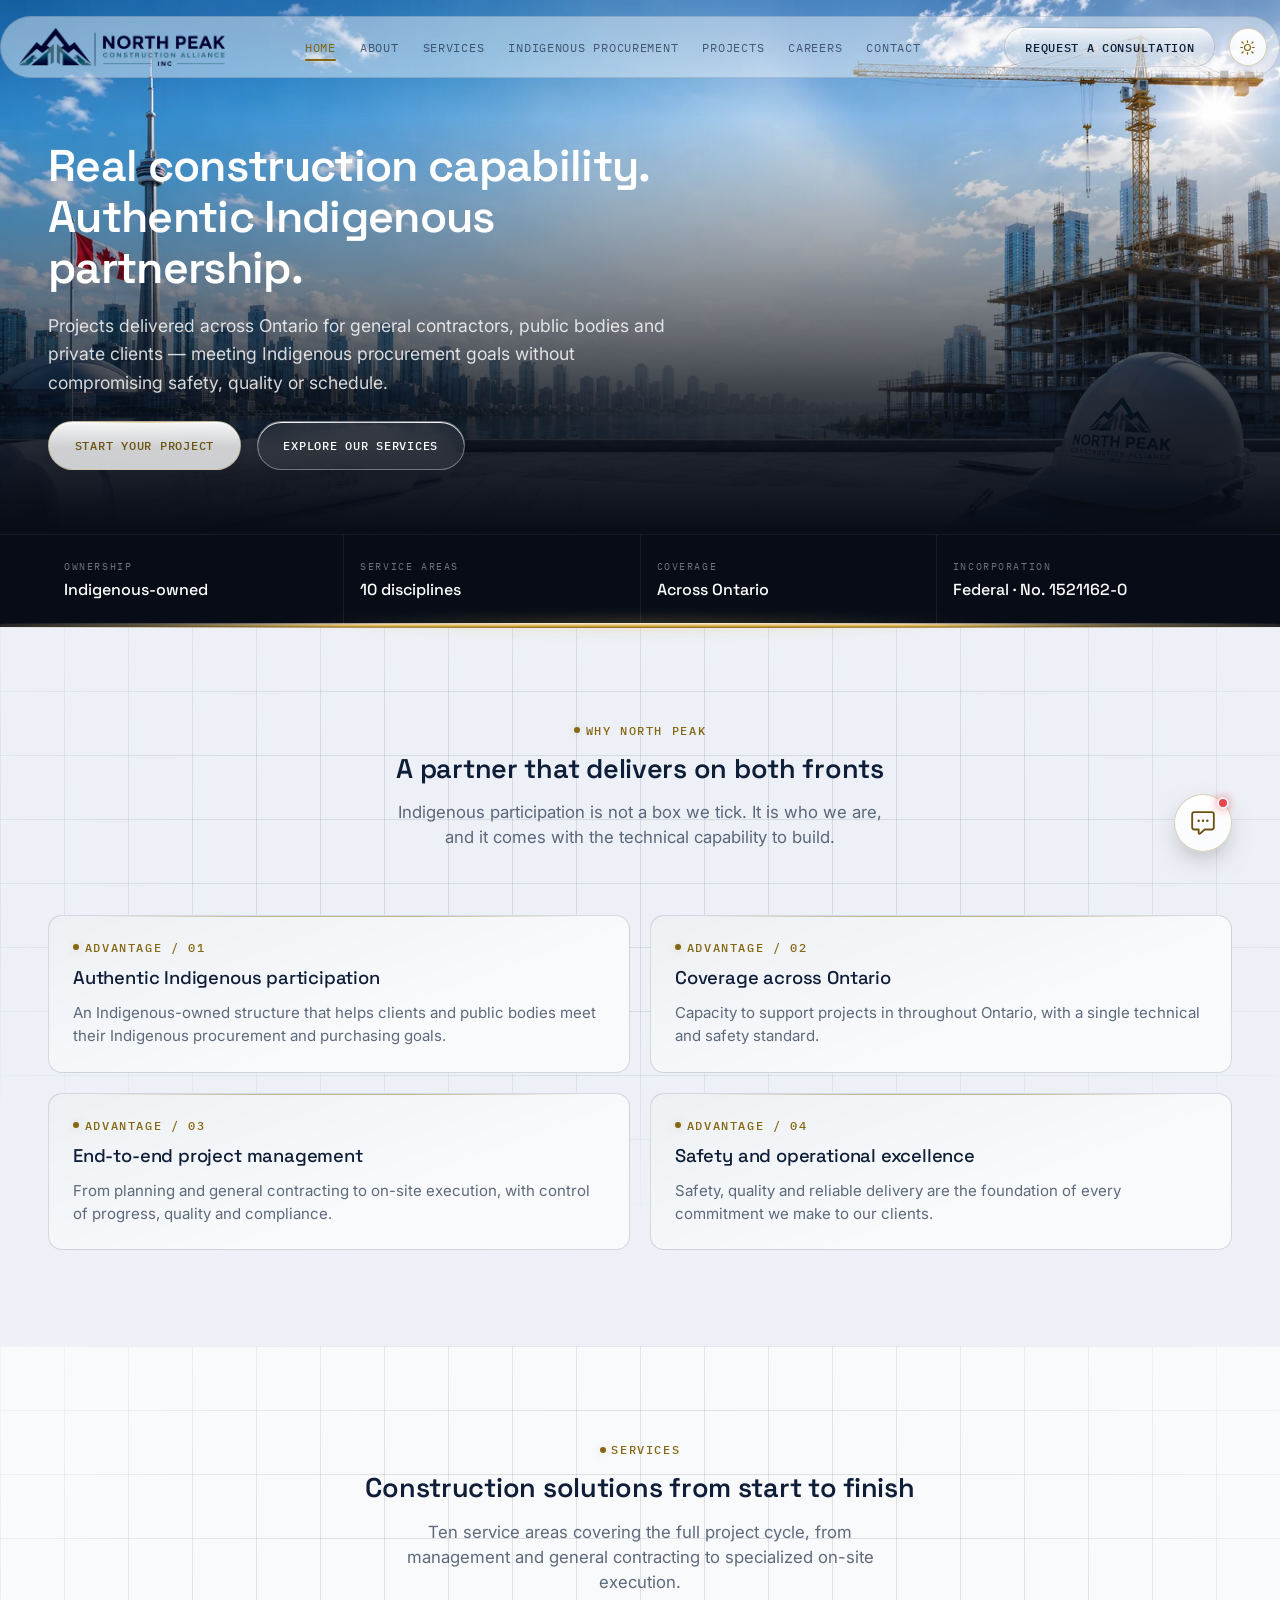
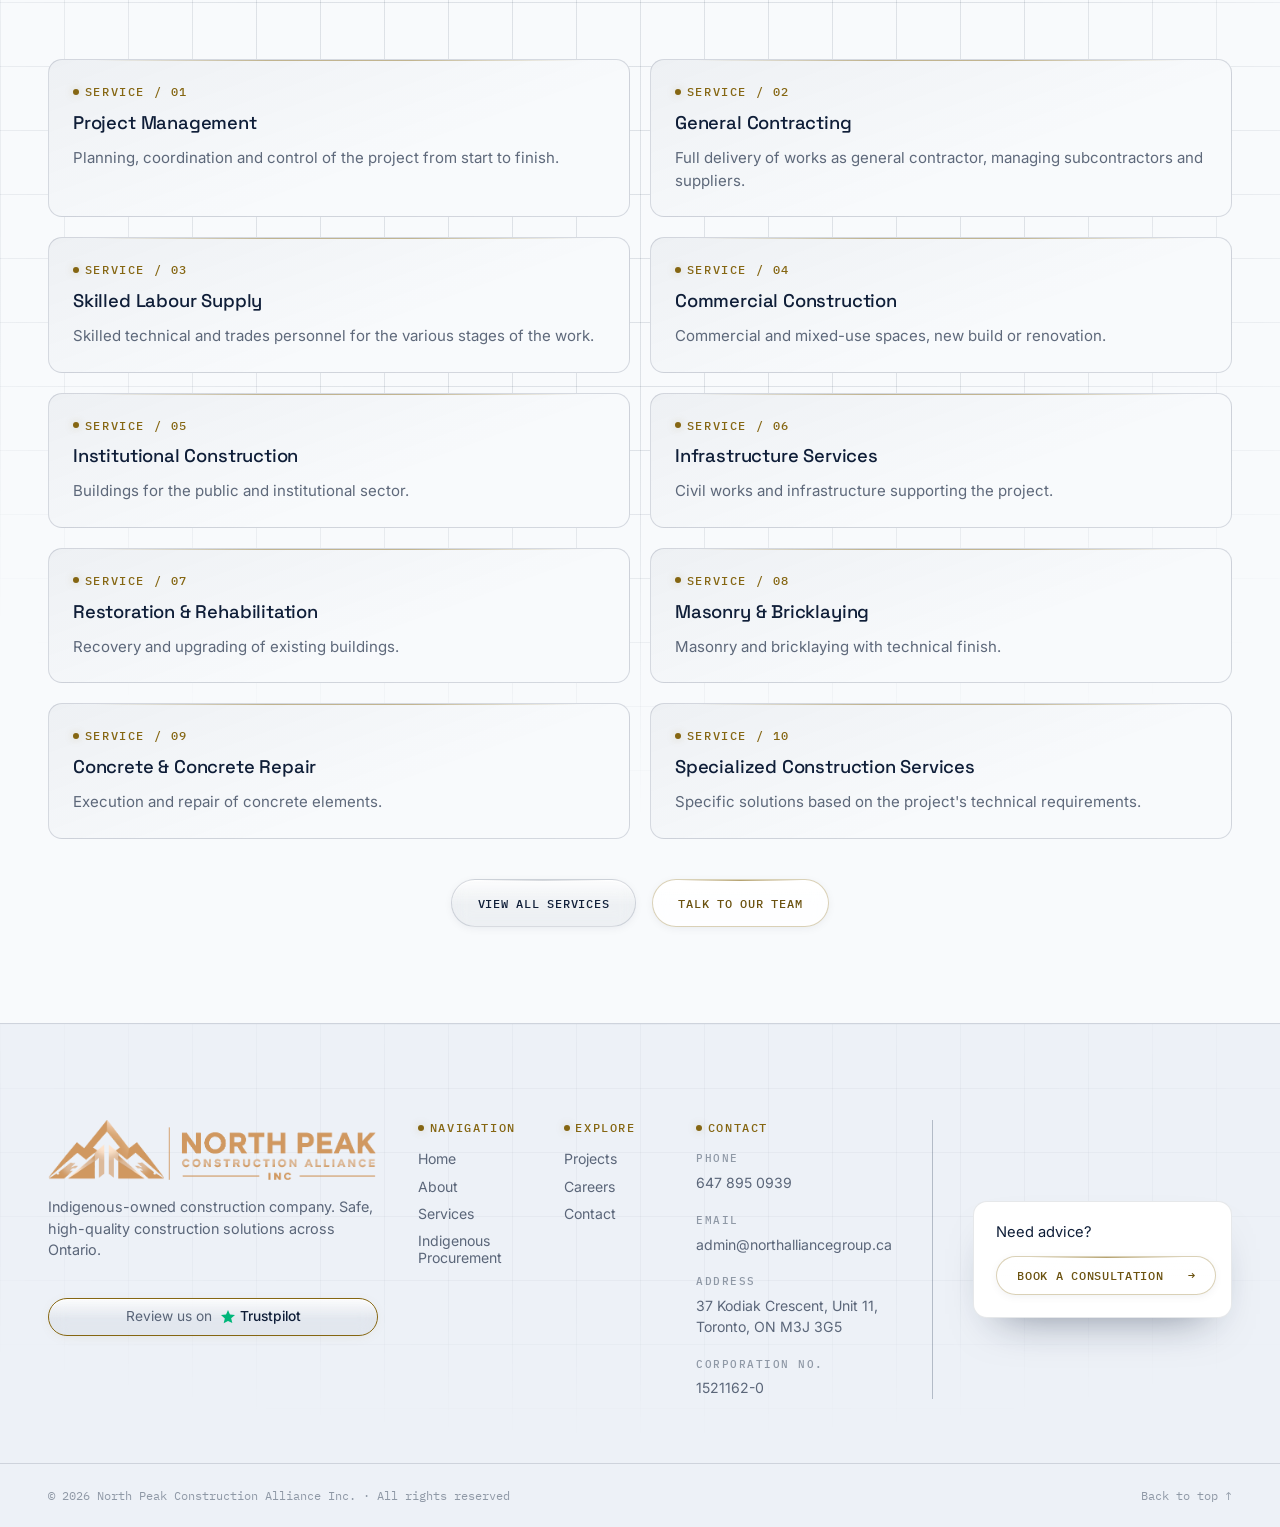
==== commit 1e81c2b2: "Add files via upload" ====
--- a/index.html
+++ b/index.html
@@ -24,18 +24,18 @@
 })();
 </script>
 <meta name="viewport" content="width=device-width, initial-scale=1.0">
-<title>About — North Peak Construction Alliance</title>
-<meta name="description" content="North Peak Construction Alliance Inc.: an Indigenous-owned construction company. Meet our leadership and learn our history, mission, vision and values.">
+<title>North Peak Construction Alliance Inc. — Indigenous-owned construction in Canada</title>
+<meta name="description" content="Indigenous-owned construction company in Ontario: project management, general contracting and on-site delivery with safety and quality.">
 
 <!-- ASUNCIÓN: dominio placeholder — reemplazar cuando exista el dominio real -->
-<link rel="canonical" href="https://northalliancegroup.ca/about">
+<link rel="canonical" href="https://northalliancegroup.ca/">
 
 <!-- Open Graph / redes sociales -->
 <meta property="og:type" content="website">
-<meta property="og:url" content="https://northalliancegroup.ca/about">
+<meta property="og:url" content="https://northalliancegroup.ca/">
 <meta property="og:site_name" content="North Peak Construction Alliance">
-<meta property="og:title" content="About — North Peak Construction Alliance">
-<meta property="og:description" content="North Peak Construction Alliance Inc.: an Indigenous-owned construction company. Meet our leadership and learn our history, mission, vision and values.">
+<meta property="og:title" content="North Peak Construction Alliance Inc. — Indigenous-owned construction in Canada">
+<meta property="og:description" content="Indigenous-owned construction company in Ontario: project management, general contracting and on-site delivery with safety and quality.">
 <meta property="og:locale" content="en_CA">
 <meta property="og:image" content="https://northalliancegroup.ca/images/og-image.jpg">
 <meta property="og:image:width" content="1200">
@@ -43,9 +43,9 @@
 <meta property="og:image:alt" content="North Peak Construction Alliance Inc. — Indigenous-owned construction, Ontario-wide">
 
 <meta name="twitter:card" content="summary_large_image">
-<meta name="twitter:title" content="About — North Peak Construction Alliance">
+<meta name="twitter:title" content="North Peak Construction Alliance Inc. — Indigenous-owned construction in Canada">
 <meta name="twitter:image" content="https://northalliancegroup.ca/images/og-image.jpg">
-<meta name="twitter:description" content="North Peak Construction Alliance Inc.: an Indigenous-owned construction company. Meet our leadership and learn our history, mission, vision and values.">
+<meta name="twitter:description" content="Indigenous-owned construction company in Ontario: project management, general contracting and on-site delivery with safety and quality.">
 
 <meta name="robots" content="index, follow, max-image-preview:large, max-snippet:-1, max-video-preview:-1">
 <meta name="theme-color" content="#EDF1F7" media="(prefers-color-scheme: light)">
@@ -83,29 +83,81 @@
   "@context": "https://schema.org",
   "@graph": [
     {
-      "@type": "BreadcrumbList",
-      "@id": "https://northalliancegroup.ca/about#breadcrumb",
-      "itemListElement": [
+      "@type": "GeneralContractor",
+      "@id": "https://northalliancegroup.ca/#organization",
+      "name": "North Peak Construction Alliance Inc.",
+      "legalName": "North Peak Construction Alliance Inc.",
+      "url": "https://northalliancegroup.ca/",
+      "logo": "https://northalliancegroup.ca/images/logo-horizontal.webp",
+      "image": "https://northalliancegroup.ca/images/og-image.jpg",
+      "description": "Indigenous-owned construction company delivering project management, general contracting and specialized on-site execution in Ontario.",
+      "telephone": "+1-647-895-0939",
+      "email": "admin@northalliancegroup.ca",
+      "address": {
+        "@type": "PostalAddress",
+        "streetAddress": "37 Kodiak Crescent, Unit 11",
+        "addressLocality": "Toronto",
+        "addressRegion": "ON",
+        "postalCode": "M3J 3G5",
+        "addressCountry": "CA"
+      },
+      "areaServed": [
         {
-          "@type": "ListItem",
-          "position": 1,
-          "name": "Home",
-          "item": "https://northalliancegroup.ca/"
+          "@type": "AdministrativeArea",
+          "name": "Ontario"
         },
         {
-          "@type": "ListItem",
-          "position": 2,
-          "name": "About",
-          "item": "https://northalliancegroup.ca/about"
+          "@type": "Country",
+          "name": "Canada"
         }
+      ],
+      "identifier": {
+        "@type": "PropertyValue",
+        "name": "Canada Corporation Number",
+        "value": "1521162-0"
+      },
+      "employee": [
+        {
+          "@type": "Person",
+          "name": "Riley Robert Birkett",
+          "jobTitle": "Chief Operating Officer"
+        },
+        {
+          "@type": "Person",
+          "name": "Pavel Portelles Rivas",
+          "jobTitle": "Chief Executive Officer"
+        }
+      ],
+      "knowsAbout": [
+        "Project management",
+        "General contracting",
+        "Skilled labour supply",
+        "Commercial construction",
+        "Institutional construction",
+        "Infrastructure services",
+        "Restoration and rehabilitation",
+        "Masonry and bricklaying",
+        "Concrete and concrete repair",
+        "Specialized construction services",
+        "Indigenous procurement"
       ]
     },
     {
-      "@type": "AboutPage",
-      "@id": "https://northalliancegroup.ca/about#webpage",
-      "url": "https://northalliancegroup.ca/about",
-      "name": "About — North Peak Construction Alliance",
-      "description": "North Peak Construction Alliance Inc.: an Indigenous-owned construction company. Meet our leadership and learn our history, mission, vision and values.",
+      "@type": "WebSite",
+      "@id": "https://northalliancegroup.ca/#website",
+      "url": "https://northalliancegroup.ca/",
+      "name": "North Peak Construction Alliance Inc.",
+      "inLanguage": "en-CA",
+      "publisher": {
+        "@id": "https://northalliancegroup.ca/#organization"
+      }
+    },
+    {
+      "@type": "WebPage",
+      "@id": "https://northalliancegroup.ca/#webpage",
+      "url": "https://northalliancegroup.ca/",
+      "name": "North Peak Construction Alliance Inc. — Indigenous-owned construction in Canada",
+      "description": "Indigenous-owned construction company in Ontario: project management, general contracting and on-site delivery with safety and quality.",
       "isPartOf": {
         "@id": "https://northalliancegroup.ca/#website"
       },
@@ -116,16 +168,7 @@
       "primaryImageOfPage": {
         "@type": "ImageObject",
         "url": "https://northalliancegroup.ca/images/og-image.jpg"
-      },
-      "breadcrumb": {
-        "@id": "https://northalliancegroup.ca/about#breadcrumb"
       }
-    },
-    {
-      "@type": "Organization",
-      "@id": "https://northalliancegroup.ca/#organization",
-      "name": "North Peak Construction Alliance Inc.",
-      "url": "https://northalliancegroup.ca/"
     }
   ]
 }
@@ -134,12 +177,17 @@
 <body>
 
 <!-- ═══════════════════════════════════════════
-     HEADER — BLOQUE COMPARTIDO (idéntico en las 7 páginas).
-     Lo único que cambia respecto a index.html: aria-current="page"
-     está en el enlace "Nosotros".
+     HEADER — cristal flotante, con zona de logo dedicada.
+     ─────────────────────────────────────────────────────
+     BLOQUE COMPARTIDO por las 7 páginas. Al replicarlo en las
+     demás páginas, lo ÚNICO que cambia es cuál enlace del nav
+     lleva aria-current="page" (marca la página activa). El
+     resaltado visual de esa marca se define en css/header.css
+     (siguiente archivo de la Fase 1).
 ═══════════════════════════════════════════════ -->
 <header class="site-header">
   <div class="container site-header__row">
+    <!-- El logo lleva a Inicio (index.html), no a un ancla. -->
     <a href="/" class="site-header__mark" aria-label="North Peak Construction Alliance — Home">
       <img class="site-header__logo site-header__logo--dark" src="/images/logo-horizontal.webp" alt="North Peak Construction Alliance Inc.">
       <img class="site-header__logo site-header__logo--light" src="/images/logo-horizontal-light.webp" alt="" aria-hidden="true">
@@ -147,42 +195,41 @@
       <img class="site-header__logo site-header__logo--mark-light" src="/images/logo-mark-light.webp" alt="" aria-hidden="true">
     </a>
     <nav class="site-nav" id="site-nav">
-      <a href="/">Home</a>
-      <a href="/about" aria-current="page">About</a>
+      <a href="/" aria-current="page">Home</a>
+      <a href="/about">About</a>
       <a href="/services">Services</a>
       <a href="/indigenous-procurement">Indigenous Procurement</a>
       <a href="/projects">Projects</a>
       <a href="/careers">Careers</a>
       <a href="/contact">Contact</a>
-      <a href="/contact" class="site-nav__cta btn btn--ghost btn--sm">Request a consultation</a>
-      <div class="site-nav__tools">
-        <a class="wa-btn" href="https://wa.me/16478950939" target="_blank" rel="noopener" aria-label="WhatsApp">
-          <svg viewBox="0 0 24 24" width="16" height="16" fill="currentColor" aria-hidden="true">
-            <path d="M12.04 2C6.58 2 2.13 6.45 2.13 11.91c0 1.75.46 3.45 1.32 4.95L2 22l5.25-1.38a9.9 9.9 0 0 0 4.79 1.22h.01c5.46 0 9.91-4.45 9.91-9.91S17.5 2 12.04 2Zm0 18.02h-.01a8.2 8.2 0 0 1-4.19-1.15l-.3-.18-3.12.82.83-3.04-.2-.31a8.15 8.15 0 0 1-1.26-4.35c0-4.53 3.7-8.22 8.25-8.22 2.2 0 4.27.86 5.83 2.42a8.16 8.16 0 0 1 2.41 5.81c0 4.53-3.7 8.2-8.24 8.2Zm4.52-6.15c-.25-.13-1.47-.72-1.69-.8-.23-.09-.39-.13-.56.12-.16.25-.64.8-.78.97-.14.16-.29.18-.54.06-.25-.13-1.05-.39-1.99-1.23-.74-.65-1.23-1.46-1.38-1.71-.14-.25-.01-.38.11-.51.11-.11.25-.29.37-.43.13-.14.17-.25.25-.41.08-.16.04-.31-.02-.43-.06-.12-.56-1.35-.76-1.84-.2-.48-.4-.42-.56-.43h-.48c-.16 0-.43.06-.65.31-.22.25-.85.83-.85 2.03s.87 2.35.99 2.51c.12.16 1.71 2.61 4.15 3.66.58.25 1.03.4 1.38.51.58.19 1.11.16 1.53.1.47-.07 1.47-.6 1.68-1.18.21-.58.21-1.07.14-1.18-.06-.11-.22-.17-.47-.29Z"/>
+      <a href="https://wa.me/16478950939" target="_blank" rel="noopener" class="site-nav__cta btn btn--ghost btn--sm site-nav__wa" aria-label="WhatsApp">
+        <svg viewBox="0 0 24 24" width="16" height="16" fill="currentColor" aria-hidden="true">
+          <path d="M12.04 2C6.58 2 2.13 6.45 2.13 11.91c0 1.75.46 3.45 1.32 4.95L2 22l5.25-1.38a9.9 9.9 0 0 0 4.79 1.22h.01c5.46 0 9.91-4.45 9.91-9.91S17.5 2 12.04 2Zm0 18.02h-.01a8.2 8.2 0 0 1-4.19-1.15l-.3-.18-3.12.82.83-3.04-.2-.31a8.15 8.15 0 0 1-1.26-4.35c0-4.53 3.7-8.22 8.25-8.22 2.2 0 4.27.86 5.83 2.42a8.16 8.16 0 0 1 2.41 5.81c0 4.53-3.7 8.2-8.24 8.2Zm4.52-6.15c-.25-.13-1.47-.72-1.69-.8-.23-.09-.39-.13-.56.12-.16.25-.64.8-.78.97-.14.16-.29.18-.54.06-.25-.13-1.05-.39-1.99-1.23-.74-.65-1.23-1.46-1.38-1.71-.14-.25-.01-.38.11-.51.11-.11.25-.29.37-.43.13-.14.17-.25.25-.41.08-.16.04-.31-.02-.43-.06-.12-.56-1.35-.76-1.84-.2-.48-.4-.42-.56-.43h-.48c-.16 0-.43.06-.65.31-.22.25-.85.83-.85 2.03s.87 2.35.99 2.51c.12.16 1.71 2.61 4.15 3.66.58.25 1.03.4 1.38.51.58.19 1.11.16 1.53.1.47-.07 1.47-.6 1.68-1.18.21-.58.21-1.07.14-1.18-.06-.11-.22-.17-.47-.29Z"/>
+        </svg>
+        <span>WhatsApp</span>
+      </a>
+      <div class="site-nav__theme-pair">
+        <button type="button" class="site-nav__theme-btn" data-set-theme="light" aria-label="Light mode">
+          <svg viewBox="0 0 24 24" width="18" height="18" fill="none" stroke="currentColor" stroke-width="1.6" stroke-linecap="round" aria-hidden="true">
+            <circle cx="12" cy="12" r="4.2"></circle>
+            <line x1="12" y1="2.5" x2="12" y2="5"></line>
+            <line x1="12" y1="19" x2="12" y2="21.5"></line>
+            <line x1="4.2" y1="4.2" x2="6" y2="6"></line>
+            <line x1="18" y1="18" x2="19.8" y2="19.8"></line>
+            <line x1="2.5" y1="12" x2="5" y2="12"></line>
+            <line x1="19" y1="12" x2="21.5" y2="12"></line>
+            <line x1="4.2" y1="19.8" x2="6" y2="18"></line>
+            <line x1="18" y1="6" x2="19.8" y2="4.2"></line>
           </svg>
-          <span>WhatsApp</span>
-        </a>
-      <button type="button" class="theme-toggle theme-toggle--nav" id="theme-toggle-nav" aria-label="Toggle theme" aria-pressed="false" title="Toggle theme">
-          <span class="theme-toggle__icon theme-toggle__icon--sun" aria-hidden="true">
-            <svg viewBox="0 0 24 24" fill="none" stroke="currentColor" stroke-width="1.6" stroke-linecap="round">
-              <circle cx="12" cy="12" r="4.2"></circle>
-              <line x1="12" y1="2.5" x2="12" y2="5"></line>
-              <line x1="12" y1="19" x2="12" y2="21.5"></line>
-              <line x1="4.2" y1="4.2" x2="6" y2="6"></line>
-              <line x1="18" y1="18" x2="19.8" y2="19.8"></line>
-              <line x1="2.5" y1="12" x2="5" y2="12"></line>
-              <line x1="19" y1="12" x2="21.5" y2="12"></line>
-              <line x1="4.2" y1="19.8" x2="6" y2="18"></line>
-              <line x1="18" y1="6" x2="19.8" y2="4.2"></line>
-            </svg>
-          </span>
-          <span class="theme-toggle__icon theme-toggle__icon--moon" aria-hidden="true">
-            <svg viewBox="0 0 24 24" fill="none" stroke="currentColor" stroke-width="1.6" stroke-linecap="round" stroke-linejoin="round">
-              <path d="M20 14.5A8.5 8.5 0 1 1 9.5 4a7 7 0 0 0 10.5 10.5z"></path>
-            </svg>
-          </span>
+          <span>Light</span>
         </button>
-        </div>
+        <button type="button" class="site-nav__theme-btn" data-set-theme="dark" aria-label="Dark mode">
+          <svg viewBox="0 0 24 24" width="18" height="18" fill="none" stroke="currentColor" stroke-width="1.6" stroke-linecap="round" stroke-linejoin="round" aria-hidden="true">
+            <path d="M20 14.5A8.5 8.5 0 1 1 9.5 4a7 7 0 0 0 10.5 10.5z"></path>
+          </svg>
+          <span>Dark</span>
+        </button>
+      </div>
     </nav>
     <div class="site-header__actions">
       <a href="/contact" class="btn btn--ghost btn--sm site-header__cta"><span class="btn__full">Request a consultation</span><span class="btn__short">Consultation</span></a>
@@ -214,129 +261,205 @@
 </header>
 
 <!-- ═══════════════════════════════════════════
-     § CABECERA DE PÁGINA (banner sin foto)
-═══════════════════════════════════════════════ -->
-<section class="page-hero grid-texture" id="nosotros">
+     § HERO — Inicio
+     El marco (.hero__frame) tiene aspect-ratio: 1600/667 —
+     la proporción EXACTA de hero-bg.webp. La imagen llena el
+     marco al 100%, sin recortar ni un píxel y sin zoom.
+     El panel de texto es hermano del marco: en escritorio se
+     superpone a la izquierda (position:absolute, ver layout.css),
+     en móvil cae debajo del marco en flujo normal.
+     NOTA: imágenes del hero SIN TOCAR (pendiente confirmar con el
+     cliente si son definitivas o placeholder).
+═══════════════════════════════════════════════ -->
+<!-- ═══════════════════════════════════════════
+     § HERO — el mensaje, no el logotipo.
+     El logo vive en el header. Aquí va lo único que convierte a un
+     visitante en cliente: qué hacemos, para quién, y qué hacer ahora.
+     El texto se apoya sobre un scrim inferior (ver layout.css) que
+     deja intactos el cielo, la Torre CN, la bandera y las grúas.
+═══════════════════════════════════════════════ -->
+<section class="hero" id="top">
+  <div class="hero__frame">
+    <img fetchpriority="high" decoding="async" class="hero__frame-img hero__frame-img--dark" src="/images/hero-bg.webp" alt="Tower cranes and a building under construction over the Toronto skyline" loading="eager">
+    <img fetchpriority="high" decoding="async" class="hero__frame-img hero__frame-img--light" src="/images/hero-bg-light.webp" alt="" aria-hidden="true" loading="eager">
+    <div class="hero__frame-overlay"></div>
+    <!-- Logo centrado sobre la foto — SOLO MÓVIL. Dos versiones: color (modo
+         claro) y blanco (modo oscuro). En escritorio no se muestra. -->
+    <div class="hero__mobile-logo" aria-hidden="true">
+      <img class="hero__mobile-logo-img hero__mobile-logo-img--color" src="/images/logo-hero-color.webp" alt="North Peak Construction Alliance Inc." width="240" height="160">
+      <img class="hero__mobile-logo-img hero__mobile-logo-img--white" src="/images/logo-hero-white.webp" alt="" aria-hidden="true" width="240" height="160">
+    </div>
+  </div>
+
+  <div class="hero__panel-wrap">
+    <div class="container">
+      <div class="hero__content reveal reveal-left">
+        <h1 class="hero__title">
+          <span class="hero__title-full">
+            <span class="hero__title-line">Real construction capability.</span>
+            <span class="hero__title-line">Authentic Indigenous partnership.</span>
+          </span>
+          <span class="hero__title-short">Real construction capability.</span>
+        </h1>
+        <p class="hero__lede">Projects delivered across Ontario for general contractors, public bodies and private clients — meeting Indigenous procurement goals without compromising safety, quality or schedule.</p>
+        <div class="hero__actions">
+          <a href="/contact" class="btn btn--primary"><span class="btn__full">Start your project</span><span class="btn__short">Start</span></a>
+          <a href="/services" class="btn btn--ghost"><span class="btn__full">Explore our services</span><span class="btn__short">Services</span></a>
+        </div>
+      </div>
+    </div>
+  </div>
+</section>
+
+<!-- ═══════════════════════════════════════════
+     § BARRA DE CREDENCIALES
+     Los cuatro datos que un oficial de compras públicas busca en los
+     primeros diez segundos. Todos verificables — nada inventado.
+     Además, absorbe la transición entre la foto y la página.
+═══════════════════════════════════════════════ -->
+<section class="trust-bar">
   <div class="container">
-    <div class="page-hero__inner reveal">
-      <span class="readout">About</span>
-      <h1>Technical rigour, Indigenous commitment</h1>
-      <p class="lede">North Peak Construction Alliance Inc. is an Indigenous-owned construction company supporting public and private clients across Ontario, with a focus on safety, quality and reliable delivery.</p>
-      <div class="page-hero__rule"></div>
+    <div class="trust-bar__grid">
+      <div class="trust-bar__item">
+        <span class="trust-bar__label">Ownership</span>
+        <span class="trust-bar__value"><em>Indigenous-owned</em></span>
+      </div>
+      <div class="trust-bar__item">
+        <span class="trust-bar__label">Service areas</span>
+        <span class="trust-bar__value">10 disciplines</span>
+      </div>
+      <div class="trust-bar__item">
+        <span class="trust-bar__label">Coverage</span>
+        <span class="trust-bar__value">Across Ontario</span>
+      </div>
+      <div class="trust-bar__item">
+        <span class="trust-bar__label">Incorporation</span>
+        <span class="trust-bar__value">Federal &middot; No.&nbsp;1521162-0</span>
+      </div>
     </div>
   </div>
 </section>
 
 <!-- ═══════════════════════════════════════════
-     § HISTORIA — split texto / declaración
-═══════════════════════════════════════════════ -->
-<section class="section" id="historia" style="background:var(--void-soft);">
-  <div class="container split">
-    <div class="reveal reveal-left">
-      <span class="readout">History</span>
-      <h2>A growing company</h2>
-      <p>We are a young, growing company formed by construction professionals. We were founded on a clear conviction: to combine technical delivery capability with authentic Indigenous participation.</p>
-      <p>This approach lets us bring real value to every project and to the communities where we work.</p>
-    </div>
-    <div class="reveal reveal-right">
-      <p class="statement">Construction capability and Indigenous participation, in a single partner.</p>
-    </div>
-  </div>
-</section>
-
-<!-- ═══════════════════════════════════════════
-     § DIRECCIÓN — tarjetas de perfil (iniciales)
-═══════════════════════════════════════════════ -->
-<section class="section grid-texture" id="equipo" style="background:var(--void);">
+     § POR QUÉ NORTH PEAK — ventajas competitivas.
+     El h1 y la presentación se movieron al hero, que es su sitio.
+     Esta sección ahora abre con h2 y va directo al valor.
+═══════════════════════════════════════════════ -->
+<section class="section grid-texture" id="presentacion" style="background:var(--void);">
   <div class="container">
     <div class="section-head reveal">
-      <span class="readout">Leadership</span>
-      <h2>Leadership</h2>
-      <p class="lede">Our leadership team guides the company's strategy and standards.</p>
-    </div>
-    <div class="profile-grid reveal-stagger">
-      <div class="profile-card glass-panel reveal" style="--i:0;">
-        <span class="profile-card__avatar">RB</span>
-        <div><h3>Riley Robert Birkett</h3><p>Chief Operating Officer</p></div>
-      </div>
-      <div class="profile-card glass-panel reveal" style="--i:1;">
-        <span class="profile-card__avatar">PP</span>
-        <div><h3>Pavel Portelles Rivas</h3><p>Chief Executive Officer</p></div>
-      </div>
+      <span class="readout">Why North Peak</span>
+      <h2>A partner that delivers on both fronts</h2>
+      <p class="lede">Indigenous participation is not a box we tick. It is who we are, and it comes with the technical capability to build.</p>
+    </div>
+
+    <div class="service-grid reveal-stagger" style="margin-top:var(--space-3);">
+      <article class="service-card reveal reveal-left" style="--i:0;">
+        <span class="readout">Advantage / 01</span>
+        <h3>Authentic Indigenous participation</h3>
+        <p>An Indigenous-owned structure that helps clients and public bodies meet their Indigenous procurement and purchasing goals.</p>
+      </article>
+      <article class="service-card reveal reveal-right" style="--i:1;">
+        <span class="readout">Advantage / 02</span>
+        <h3>Coverage across Ontario</h3>
+        <p>Capacity to support projects in throughout Ontario, with a single technical and safety standard.</p>
+      </article>
+      <article class="service-card reveal reveal-left" style="--i:2;">
+        <span class="readout">Advantage / 03</span>
+        <h3>End-to-end project management</h3>
+        <p>From planning and general contracting to on-site execution, with control of progress, quality and compliance.</p>
+      </article>
+      <article class="service-card reveal reveal-right" style="--i:3;">
+        <span class="readout">Advantage / 04</span>
+        <h3>Safety and operational excellence</h3>
+        <p>Safety, quality and reliable delivery are the foundation of every commitment we make to our clients.</p>
+      </article>
     </div>
   </div>
 </section>
 
 <!-- ═══════════════════════════════════════════
-     § MISIÓN Y VISIÓN — dos declaraciones a la par
-═══════════════════════════════════════════════ -->
-<section class="section" id="mvv" style="background:var(--void-soft);">
+     § RESUMEN DE SERVICIOS + CTA
+     ─────────────────────────────────────────────────────
+     ESQUELETO (Fase 1). El contenido real entra en la FASE 3:
+       · Resumen de los 10 servicios, cada uno enlazando a
+         servicios.html
+       · Llamado a la acción (CTA) hacia contacto.html
+     La grilla completa de servicios vive en servicios.html
+     (Fase 5), no aquí.
+═══════════════════════════════════════════════ -->
+<section class="section grid-texture" id="resumen-servicios" style="background:var(--void-soft);">
   <div class="container">
     <div class="section-head reveal">
-      <span class="readout">Purpose</span>
-      <h2>Mission and vision</h2>
-    </div>
-    <div class="split">
-      <div class="reveal reveal-left">
-        <span class="readout">Mission</span>
-        <p class="statement" style="margin-top:0.7rem;">To deliver safe, high-quality construction solutions while creating real Indigenous participation in every project.</p>
-      </div>
-      <div class="reveal reveal-right">
-        <span class="readout">Vision</span>
-        <p class="statement" style="margin-top:0.7rem;">To be a leading construction partner in Ontario, recognized for technical strength and leadership in Indigenous participation.</p>
-      </div>
+      <span class="readout">Services</span>
+      <h2>Construction solutions from start to finish</h2>
+      <p class="lede">Ten service areas covering the full project cycle, from management and general contracting to specialized on-site execution.</p>
+    </div>
+
+    <div class="service-grid reveal-stagger">
+      <a class="service-card reveal reveal-left" href="/services" style="--i:0; text-decoration:none;">
+        <span class="readout">Service / 01</span>
+        <h3>Project Management</h3>
+        <p>Planning, coordination and control of the project from start to finish.</p>
+      </a>
+      <a class="service-card reveal reveal-right" href="/services" style="--i:1; text-decoration:none;">
+        <span class="readout">Service / 02</span>
+        <h3>General Contracting</h3>
+        <p>Full delivery of works as general contractor, managing subcontractors and suppliers.</p>
+      </a>
+      <a class="service-card reveal reveal-left" href="/services" style="--i:2; text-decoration:none;">
+        <span class="readout">Service / 03</span>
+        <h3>Skilled Labour Supply</h3>
+        <p>Skilled technical and trades personnel for the various stages of the work.</p>
+      </a>
+      <a class="service-card reveal reveal-right" href="/services" style="--i:3; text-decoration:none;">
+        <span class="readout">Service / 04</span>
+        <h3>Commercial Construction</h3>
+        <p>Commercial and mixed-use spaces, new build or renovation.</p>
+      </a>
+      <a class="service-card reveal reveal-left" href="/services" style="--i:4; text-decoration:none;">
+        <span class="readout">Service / 05</span>
+        <h3>Institutional Construction</h3>
+        <p>Buildings for the public and institutional sector.</p>
+      </a>
+      <a class="service-card reveal reveal-right" href="/services" style="--i:5; text-decoration:none;">
+        <span class="readout">Service / 06</span>
+        <h3>Infrastructure Services</h3>
+        <p>Civil works and infrastructure supporting the project.</p>
+      </a>
+      <a class="service-card reveal reveal-left" href="/services" style="--i:0; text-decoration:none;">
+        <span class="readout">Service / 07</span>
+        <h3>Restoration & Rehabilitation</h3>
+        <p>Recovery and upgrading of existing buildings.</p>
+      </a>
+      <a class="service-card reveal reveal-right" href="/services" style="--i:1; text-decoration:none;">
+        <span class="readout">Service / 08</span>
+        <h3>Masonry & Bricklaying</h3>
+        <p>Masonry and bricklaying with technical finish.</p>
+      </a>
+      <a class="service-card reveal reveal-left" href="/services" style="--i:2; text-decoration:none;">
+        <span class="readout">Service / 09</span>
+        <h3>Concrete & Concrete Repair</h3>
+        <p>Execution and repair of concrete elements.</p>
+      </a>
+      <a class="service-card reveal reveal-right" href="/services" style="--i:3; text-decoration:none;">
+        <span class="readout">Service / 10</span>
+        <h3>Specialized Construction Services</h3>
+        <p>Specific solutions based on the project's technical requirements.</p>
+      </a>
+    </div>
+
+    <div class="reveal btn-row">
+      <a href="/services" class="btn btn--ghost"><span class="btn__full">View all services</span><span class="btn__short">All services</span></a>
+      <a href="/contact" class="btn btn--primary"><span class="btn__full">Talk to our team</span><span class="btn__short">Talk to us</span></a>
     </div>
   </div>
 </section>
 
 <!-- ═══════════════════════════════════════════
-     § VALORES — características con ícono
-═══════════════════════════════════════════════ -->
-<section class="section grid-texture" id="valores" style="background:var(--void);">
-  <div class="container">
-    <div class="section-head reveal">
-      <span class="readout">Values</span>
-      <h2>What defines us</h2>
-    </div>
-    <div class="feature-grid feature-grid--trio reveal">
-      <div class="feature feature--from-left">
-        <span class="feature__icon"><svg viewBox="0 0 24 24" fill="none" stroke="currentColor" stroke-width="1.7" stroke-linecap="round" stroke-linejoin="round"><path d="M12 3l7 3v5c0 4.5-3 7.6-7 9-4-1.4-7-4.5-7-9V6z"/><path d="M9 12l2 2 4-4"/></svg></span>
-        <h3>Professionalism and trust</h3>
-        <p>Strength and credibility in every commitment, with relationships built on trust.</p>
-      </div>
-      <div class="feature feature--from-bottom">
-        <span class="feature__icon"><svg viewBox="0 0 24 24" fill="none" stroke="currentColor" stroke-width="1.7" stroke-linecap="round" stroke-linejoin="round"><circle cx="9" cy="8" r="3"/><path d="M2.5 20a6.5 6.5 0 0 1 13 0"/><path d="M16 5.5a3 3 0 0 1 0 6"/><path d="M21.5 20a6 6 0 0 0-4-5.7"/></svg></span>
-        <h3>Inclusion and leadership</h3>
-        <p>Authentic Indigenous partnership, shared growth and responsible leadership.</p>
-      </div>
-      <div class="feature feature--from-right">
-        <span class="feature__icon"><svg viewBox="0 0 24 24" fill="none" stroke="currentColor" stroke-width="1.7" stroke-linecap="round" stroke-linejoin="round"><path d="M12 2v3M12 19v3M2 12h3M19 12h3"/><path d="M12 7.5l1.5 3L17 12l-3.5 1.5L12 17l-1.5-3.5L7 12l3.5-1.5z"/></svg></span>
-        <h3>Operational excellence</h3>
-        <p>Safety, quality and continuous improvement as our working standard.</p>
-      </div>
-    </div>
-  </div>
-</section>
-
-<!-- ═══════════════════════════════════════════
-     § COMPROMISO INDÍGENA — banda CTA de cierre
-═══════════════════════════════════════════════ -->
-<section class="section" id="compromiso-indigena" style="background:var(--void-soft);">
-  <div class="container">
-    <div class="cta-band reveal">
-      <span class="readout">Indigenous commitment</span>
-      <h2>Commitment to Indigenous communities</h2>
-      <p class="lede">Indigenous participation is central to our identity. We aim to create concrete opportunities and benefits for communities, and to help our clients meet their Indigenous procurement and purchasing goals across Ontario.</p>
-      <div class="cta-band__actions">
-        <a href="/indigenous-procurement" class="btn btn--ghost"><span class="btn__full">Indigenous procurement</span><span class="btn__short">Procurement</span></a>
-        <a href="/contact" class="btn btn--primary"><span class="btn__full">Tell us your scope</span><span class="btn__short">Tell us</span></a>
-      </div>
-    </div>
-  </div>
-</section>
-
-<!-- ═══════════════════════════════════════════
-     FOOTER — BLOQUE COMPARTIDO (idéntico en las 7 páginas).
+     FOOTER — BLOQUE COMPARTIDO por las 7 páginas.
+     Se replica idéntico en cada página. Los enlaces de
+     navegación apuntan a las páginas reales (no anclas).
 ═══════════════════════════════════════════════ -->
 <footer class="site-footer grid-texture">
   <div class="container site-footer__top">
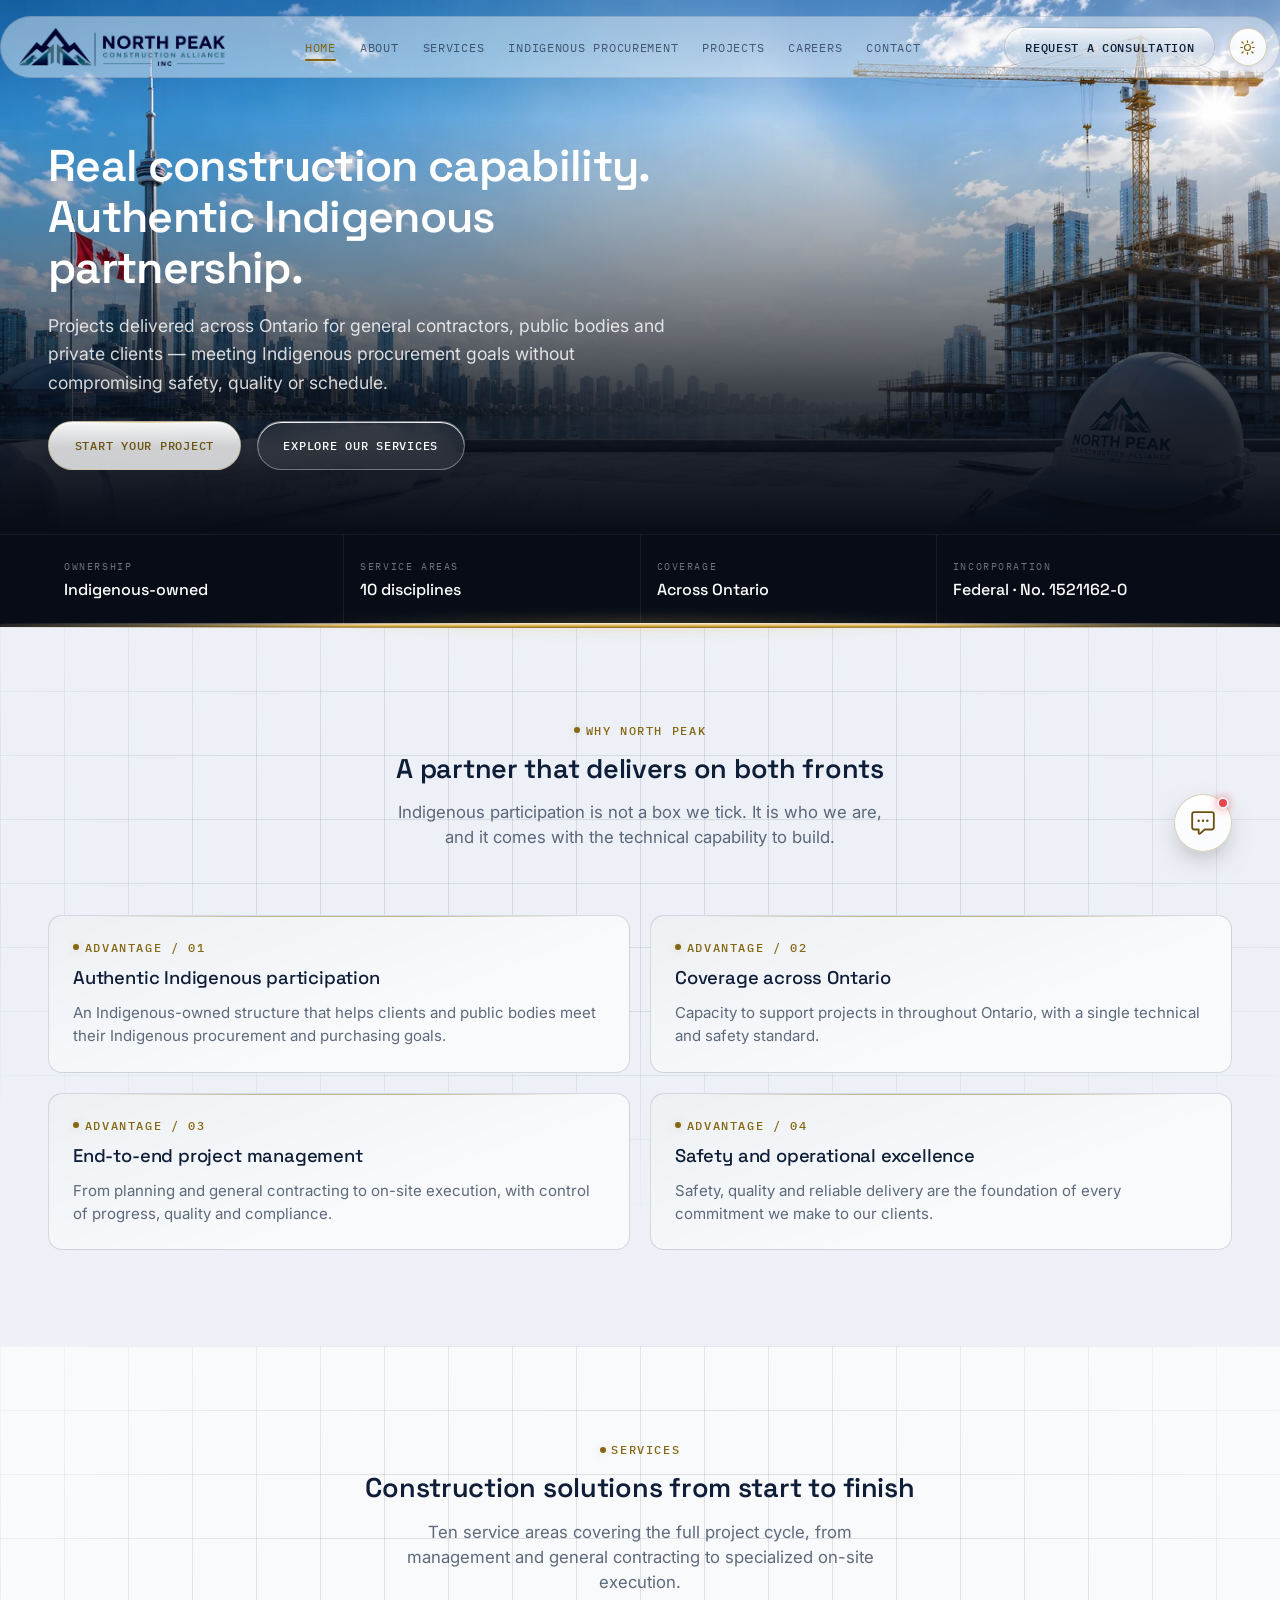
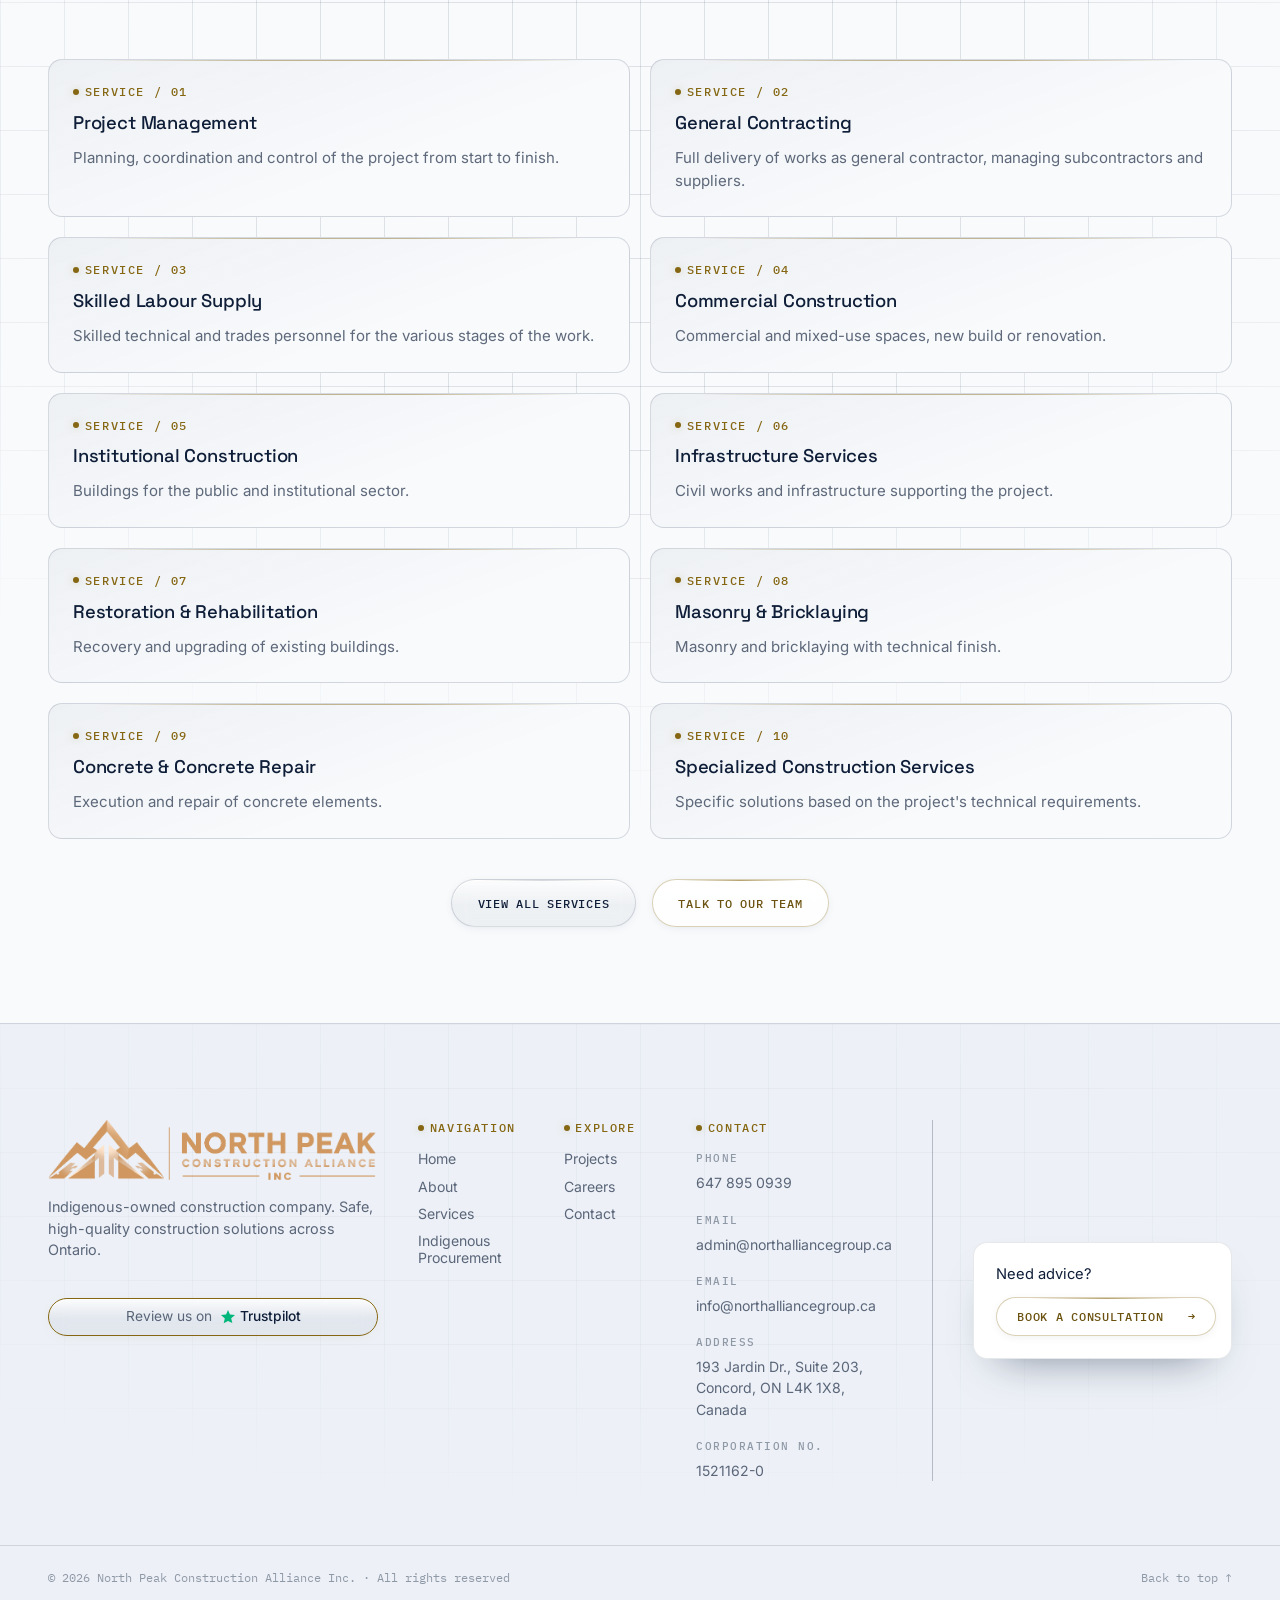
==== commit b81bc6b5: "Add files via upload" ====
--- a/index.html
+++ b/index.html
@@ -95,10 +95,10 @@
       "email": "admin@northalliancegroup.ca",
       "address": {
         "@type": "PostalAddress",
-        "streetAddress": "37 Kodiak Crescent, Unit 11",
-        "addressLocality": "Toronto",
+        "streetAddress": "193 Jardin Dr., Suite 203",
+        "addressLocality": "Concord",
         "addressRegion": "ON",
-        "postalCode": "M3J 3G5",
+        "postalCode": "L4K 1X8",
         "addressCountry": "CA"
       },
       "areaServed": [
@@ -503,7 +503,8 @@
       <ul class="site-footer__contact">
         <li><span class="meta-label">Phone</span><a href="tel:+16478950939" style="color:inherit; text-decoration:none;">647 895 0939</a></li>
         <li><span class="meta-label">Email</span><a href="mailto:admin@northalliancegroup.ca" style="color:inherit; text-decoration:none;">admin@northalliancegroup.ca</a></li>
-        <li><span class="meta-label">Address</span>37 Kodiak Crescent, Unit 11, Toronto, ON M3J 3G5</li>
+        <li><span class="meta-label">Email</span><a href="mailto:info@northalliancegroup.ca" style="color:inherit; text-decoration:none;">info@northalliancegroup.ca</a></li>
+        <li><span class="meta-label">Address</span>193 Jardin Dr., Suite 203, Concord, ON L4K 1X8, Canada</li>
         <li><span class="meta-label">Corporation No.</span>1521162-0</li>
       </ul>
     </div>
